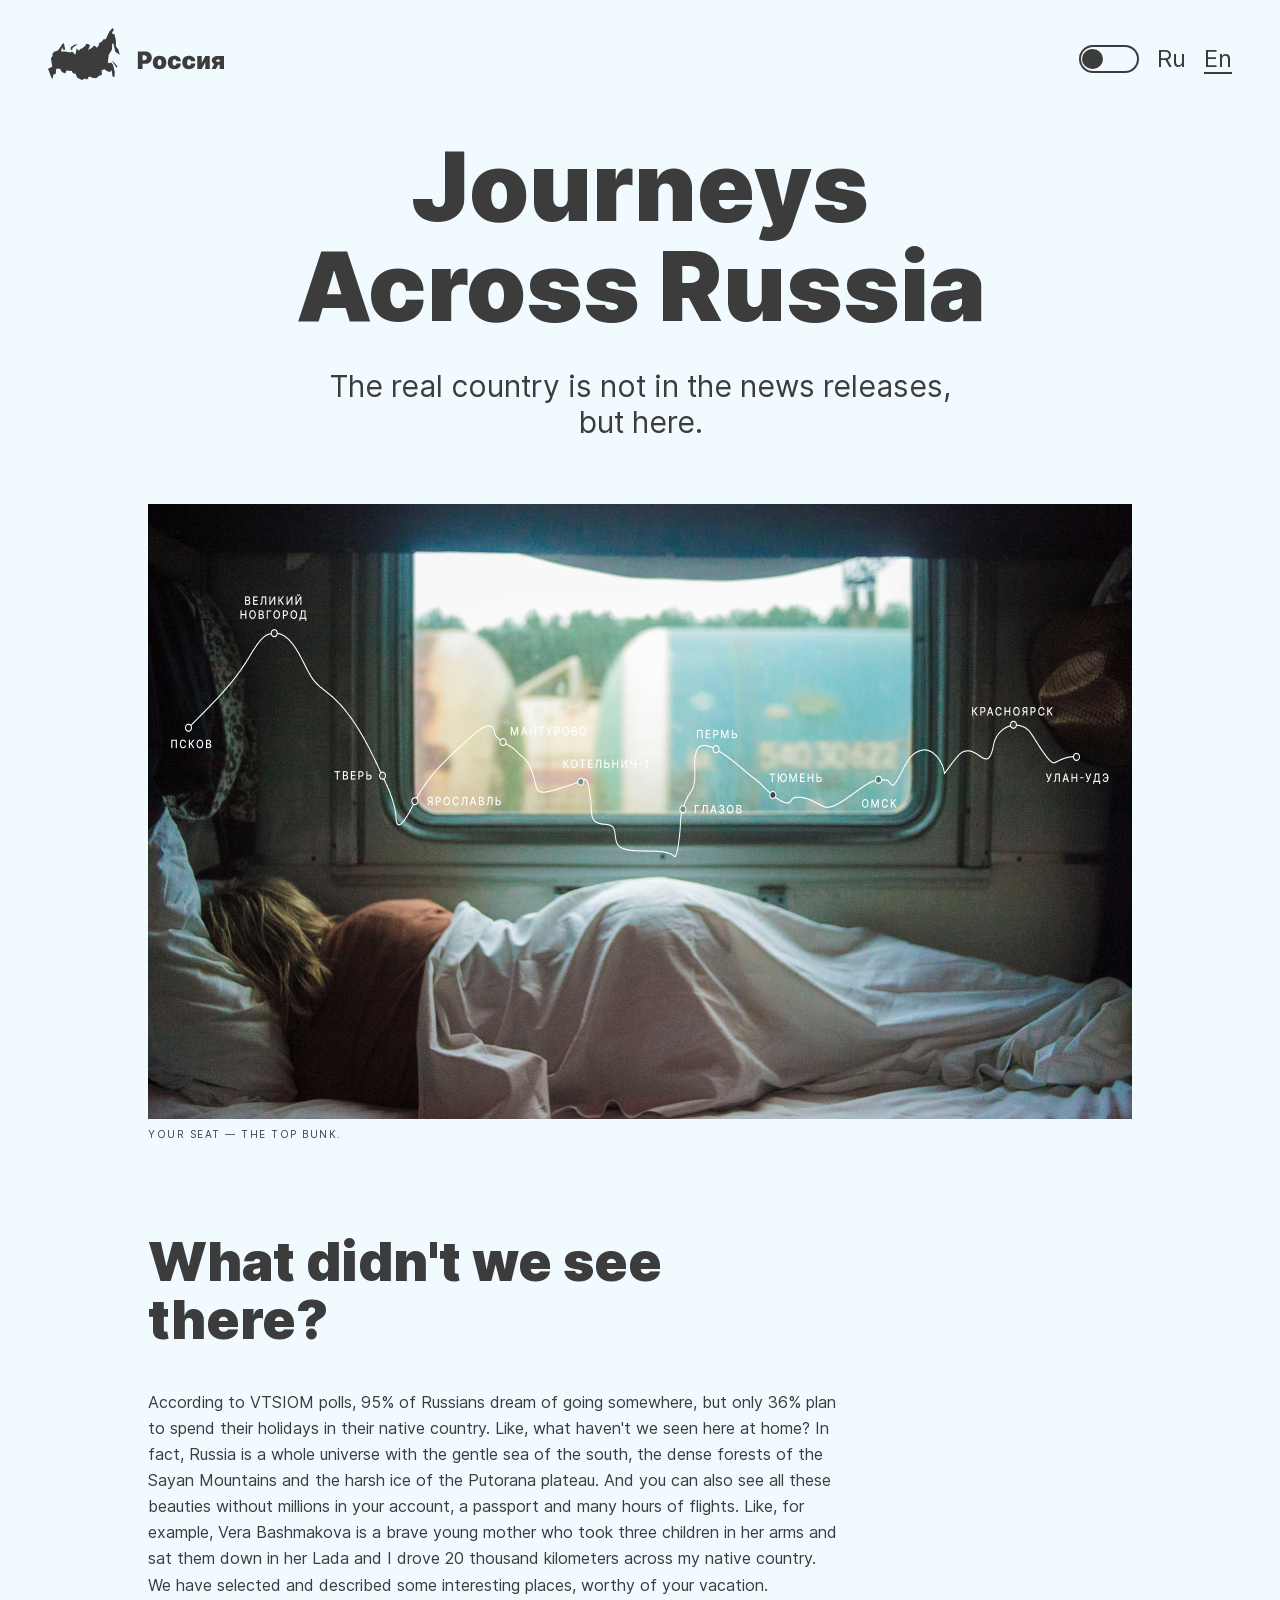
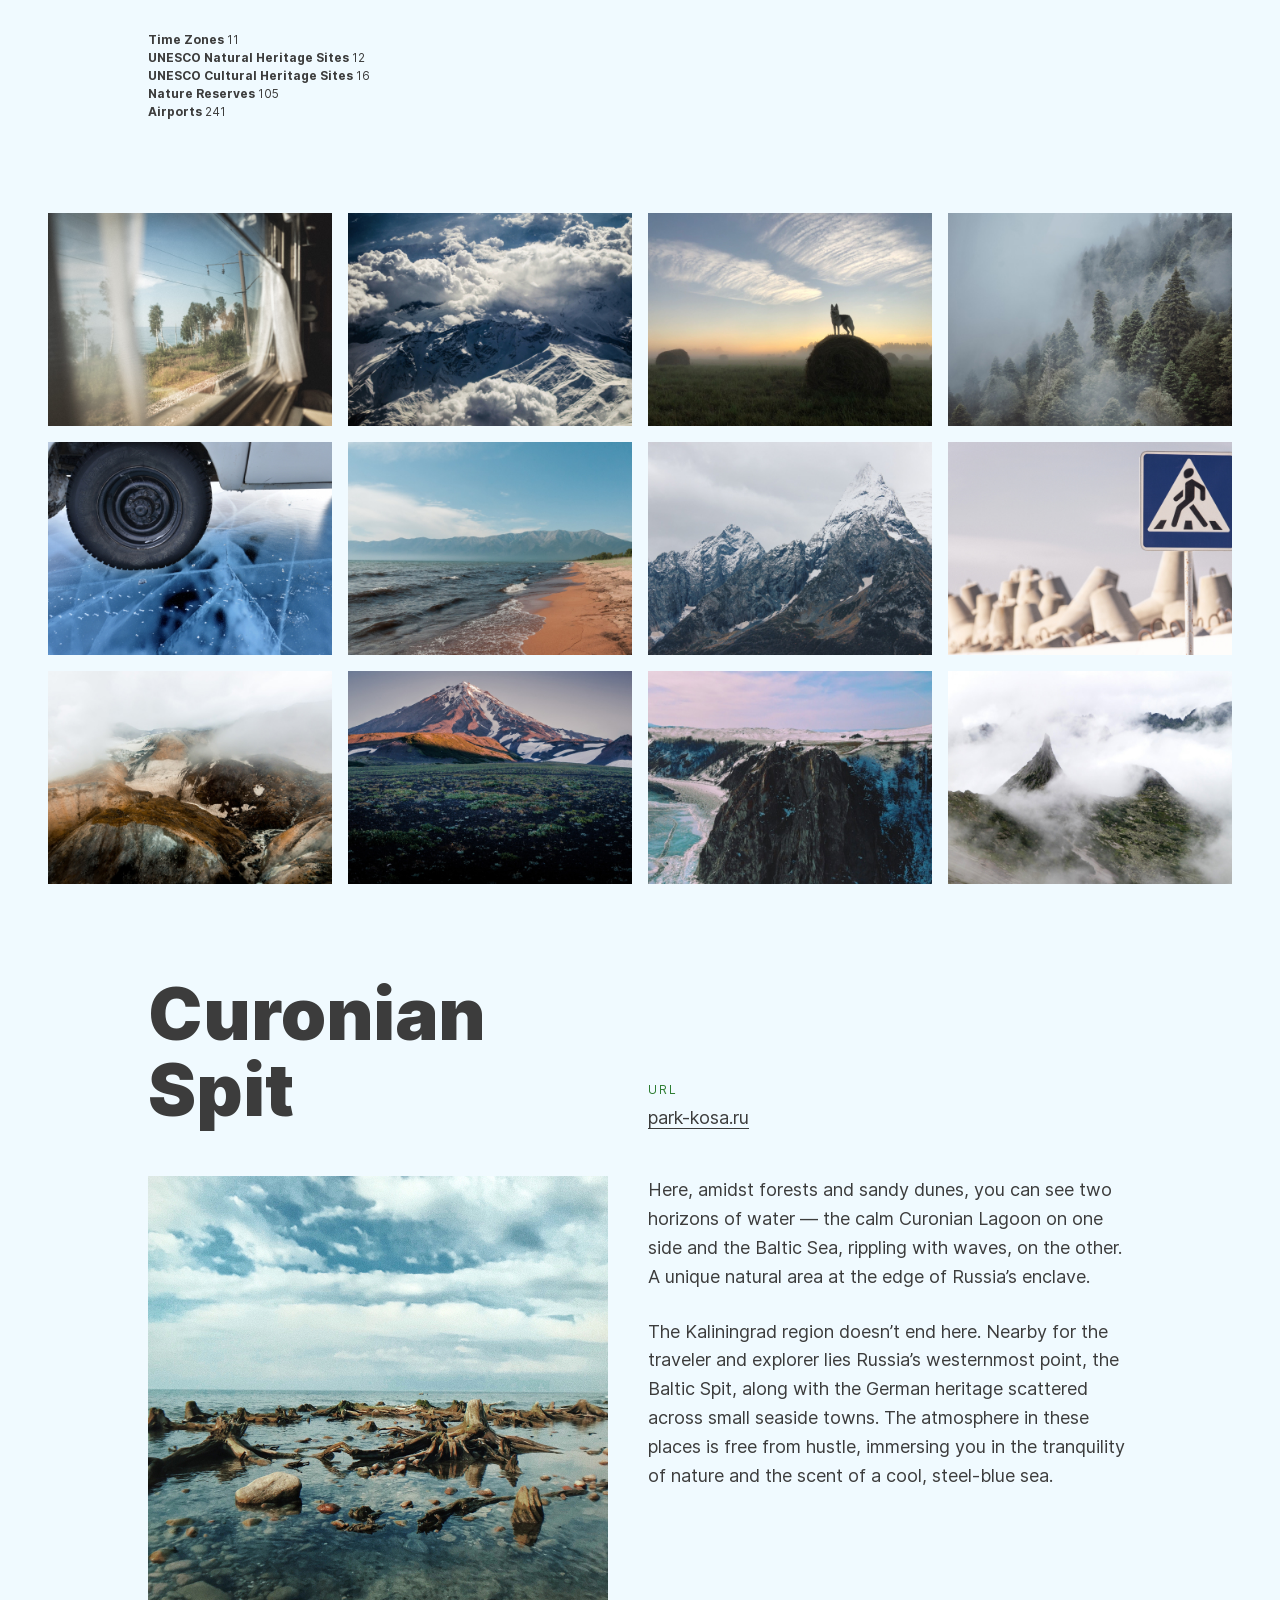
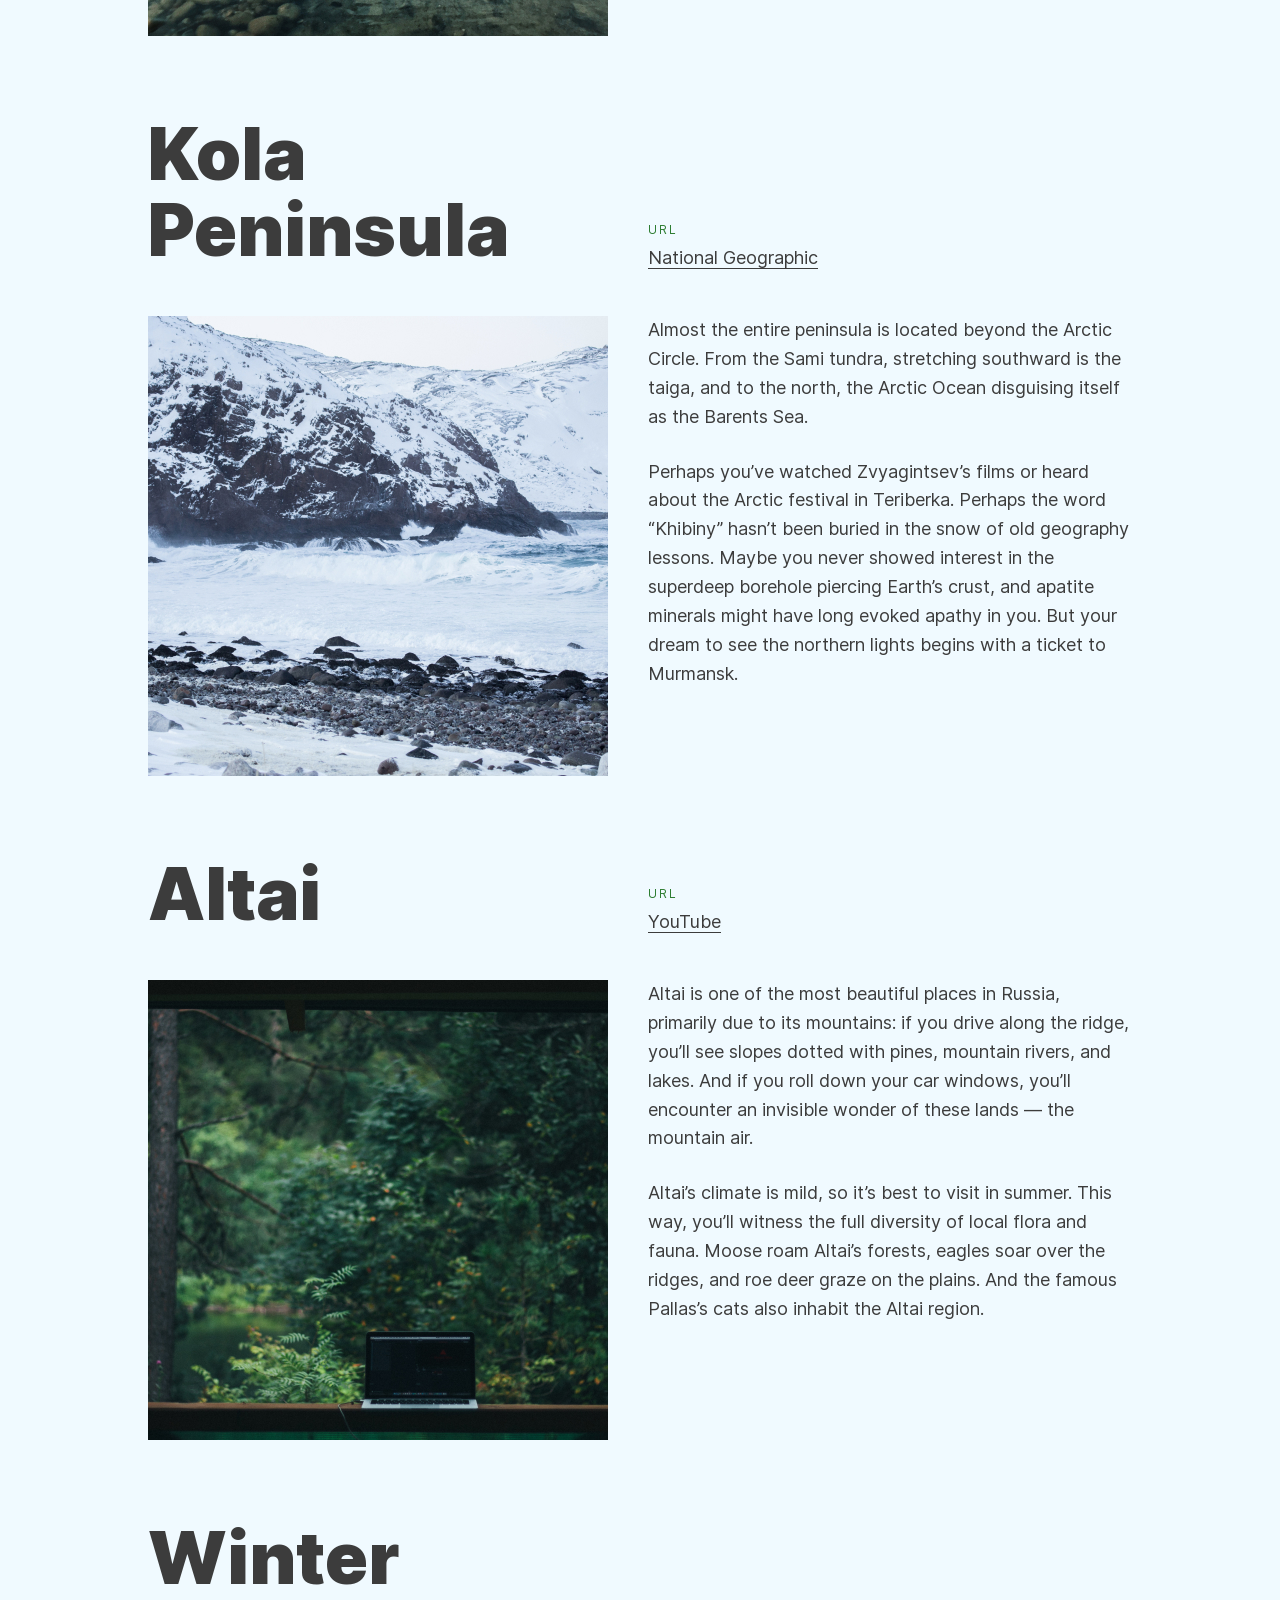
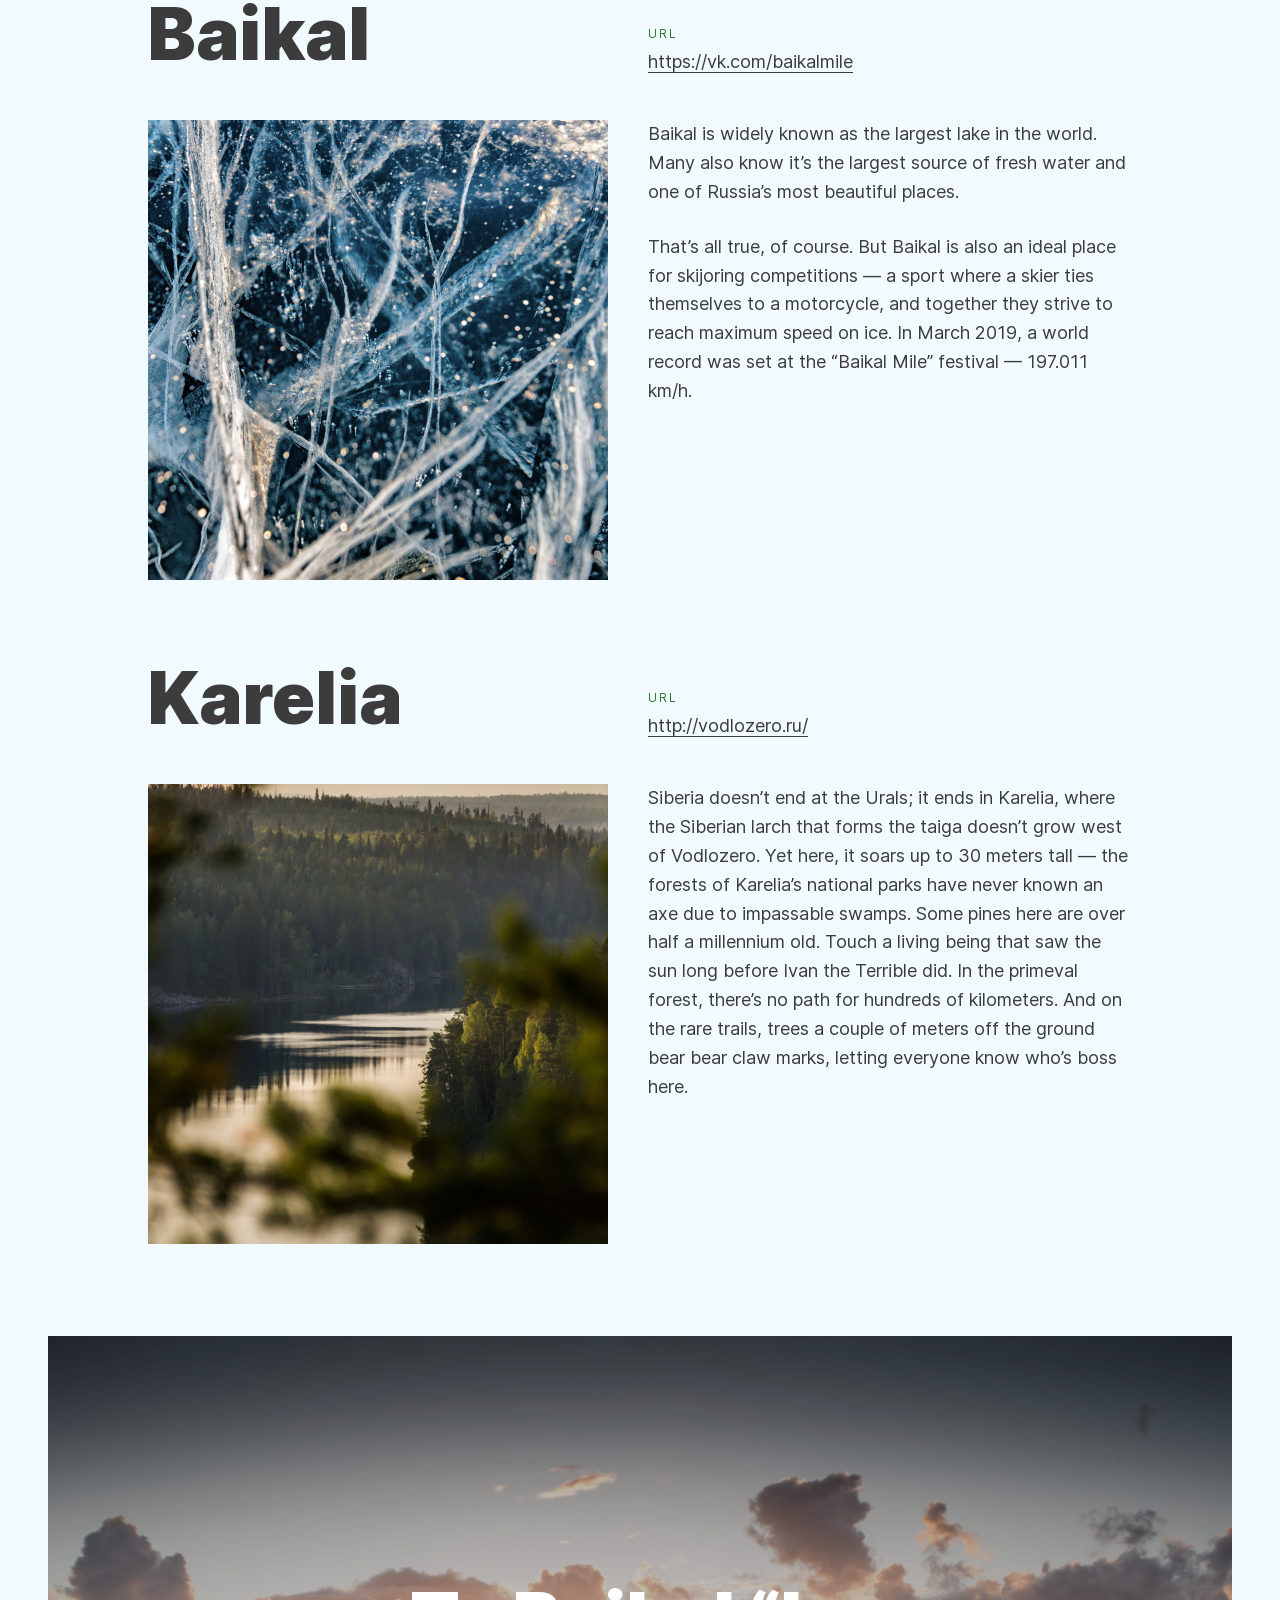
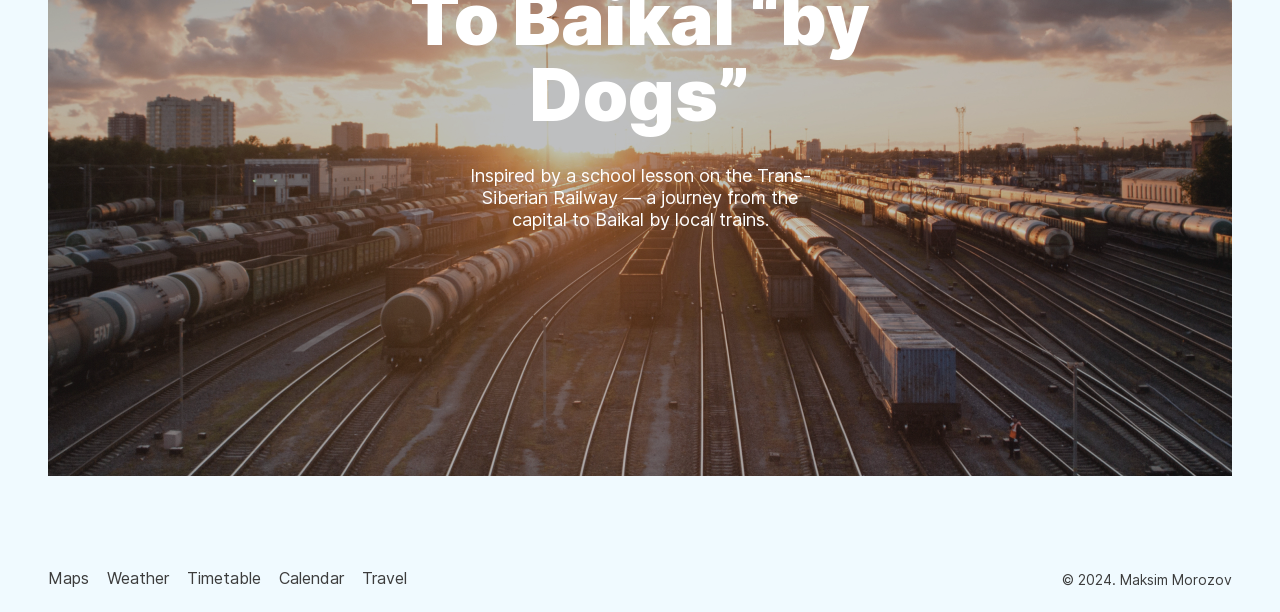
==== index-en.html @ f9d0a354 "добавил переключение по кнопке" ====
<!DOCTYPE html>
<html lang="en">
  <head>
    <meta charset="UTF-8">
    <meta name="viewport" content="width=device-width, initial-scale=1.0">
    <meta name="description" content="Places in Russia with Amazing Natural Beauty">
    <meta name="keywords" content="Travel, Trip, Nature of Russia">
    <meta name="author" content="Maksim Morozov">
    <title>Traveling Across Russia</title>
    <link rel="icon" type="image/svg+xml" href="./images/logo/logo-russia-favicon.svg">
    <!-- <link rel="stylesheet" href="./vendor/normalize.css"> -->
    <link rel="stylesheet" href="./pages/style.css">
    <link rel="stylesheet" href="./fonts/fonts.css">
  </head>

  <body>

    <!-- контейнер со всем содержимым страницы -->
    <div class="page">

      <!-- шапка -->
      <header class="header">
        <!-- логотип -->
        <svg class="header__logo" viewBox="0 0 176 52" fill="none" xmlns="http://www.w3.org/2000/svg">
          <path d="M7.76534 23.3826L10.4107 22.0738L14.592 15.7919L15.872 15.2685L17.2374 21.6376L15.4454 21.8993L14.08 19.2819L13.056 23.3826H17.5787L22.272 24.604L24.1494 23.3826L27.3067 26.698L28.672 20.5906L30.8907 22.8591L32.256 20.9396L34.4747 20.3289L37.7174 17.2752L38.2294 15.7919L40.8747 16.2282L41.9841 17.7114L40.0214 21.8993L44.8854 19.3691V18.1476L46.7627 17.7114L48.8107 19.8054L50.8587 17.2752V15.5302L54.1867 13.1745L55.5521 11.1678H57.6854L61.4401 3.40268L64.6828 0L65.8774 1.91946L64.0001 4.36242L64.6828 5.93289L66.4748 6.28188L67.9254 12.7383V18.1476L70.4854 21.7248L71.7654 26.698L67.3281 23.8188L65.3654 15.5302L64.1707 15.7919L64.0001 21.3758L60.7574 26.698L59.8187 34.8121L62.0374 35.3356L62.9761 34.2013L65.1094 36.6443L66.7307 43.9732L66.5601 48.6846H64.5121L63.7441 42.0537L62.2934 44.0604L59.1361 43.3624L56.5761 41.1812L53.6747 42.2282L53.8454 46.9396L51.5414 47.5503L48.1281 50.1678L44.0321 49.6443L42.4107 48.6846L39.8507 49.1208L40.7041 50.1678L38.6561 51.3893L37.0347 50.604L33.9627 52L29.2694 49.6443L27.4774 45.4564L25.9414 45.6309L24.1494 44.1477L24.064 43.0134L18.3467 42.4027L17.408 45.5436L13.824 43.8859L12.032 40.8322H8.19201L7.76534 45.7181L5.54667 46.4161L4.43734 50.8658L3.584 50.0805L0 40.745L4.26667 38.651L3.584 34.5503L2.90134 30.3624L4.77867 27.6577L4.18134 26L6.74134 23.2081L7.76534 23.3826ZM64.5121 33.6779L68.4374 39.6107L69.7174 39.0872L68.0961 36.6443L64.5121 32.8054V33.6779ZM24.4054 21.6376V19.8926L27.392 17.7114L29.952 16.4027H26.9654L24.32 17.9732L22.6987 19.4564V21.6376H24.4054Z"/>
          <path d="M89.8314 41.0004H94.5546V35.8186H97.171C101.138 35.8186 103.797 33.4749 103.797 29.7164C103.797 26.0004 101.206 23.5459 97.3409 23.5459H89.8314V41.0004ZM94.5546 32.1368V27.33H96.2196C97.8761 27.33 98.87 28.2164 98.87 29.7164C98.87 31.2078 97.8761 32.1368 96.2196 32.1368H94.5546Z"/>
          <path d="M111.604 41.2391C115.851 41.2391 118.366 38.5118 118.366 34.4891C118.366 30.4664 115.851 27.7391 111.604 27.7391C107.356 27.7391 104.842 30.4664 104.842 34.4891C104.842 38.5118 107.356 41.2391 111.604 41.2391ZM111.638 37.7618C110.381 37.7618 109.633 36.509 109.633 34.455C109.633 32.401 110.381 31.1482 111.638 31.1482C112.827 31.1482 113.575 32.401 113.575 34.455C113.575 36.509 112.827 37.7618 111.638 37.7618Z"/>
          <path d="M126.555 41.2391C130.42 41.2391 132.79 39.0146 132.841 35.5459H128.492C128.39 36.9181 127.651 37.6595 126.623 37.6595C125.391 37.6595 124.584 36.6027 124.584 34.455C124.584 32.3073 125.391 31.2504 126.623 31.2504C127.659 31.2504 128.365 31.9919 128.492 33.3641H132.841C132.816 29.955 130.395 27.7391 126.555 27.7391C122.308 27.7391 119.793 30.4664 119.793 34.4891C119.793 38.5118 122.308 41.2391 126.555 41.2391Z"/>
          <path d="M141.062 41.2391C144.928 41.2391 147.298 39.0146 147.349 35.5459H142.999C142.897 36.9181 142.158 37.6595 141.13 37.6595C139.899 37.6595 139.092 36.6027 139.092 34.455C139.092 32.3073 139.899 31.2504 141.13 31.2504C142.167 31.2504 142.872 31.9919 142.999 33.3641H147.349C147.323 29.955 144.902 27.7391 141.062 27.7391C136.815 27.7391 134.3 30.4664 134.3 34.4891C134.3 38.5118 136.815 41.2391 141.062 41.2391Z"/>
          <path d="M153.701 35.0004V27.9095H149.283V41.0004H153.701L157.337 33.8754V41.0004H161.754V27.9095H157.337L153.701 35.0004Z"/>
          <path d="M171.651 41.0004H176V27.9095H169.884C166.12 27.9095 163.742 29.8186 163.767 32.4777C163.75 33.9692 164.642 35.205 166.205 35.9379L163.631 41.0004H167.947L170.147 36.6709H171.651V41.0004ZM171.651 33.8414H169.986C168.737 33.8414 168.159 33.2277 168.185 32.6482C168.159 32.1027 168.703 31.4209 169.884 31.4209H171.651V33.8414Z"/>
        </svg>
        <!-- кнопка переключения темы -->
        <button class="button-theme header__button-theme">
          <span class="button-theme__switch"></span>
        </button>
        <!-- переключение языка сайта -->
        <div class="header__lang-links">
          <a class="header__lang-link" href="./index-ru.html">Ru</a>
          <a class="header__lang-link header__lang-link_active" href="№">En</a>
        </div>
      </header>

      <!-- основной контент -->
      <main class="content">
        <!-- секция lead -->
        <section class="lead">
            <h1 class="lead__title">Journeys Across Russia</h1>
            <p class="lead__subtitle">The real country is not in the news releases, but here.</p>
            <figure class="lead__image-map">
              <picture>
                <source srcset="./images/polka-image-400.jpg" media="(max-width: 400px)">
                <img class="lead__image" src="./images/polka-image-1024-1280.jpg" alt="Картинка в вагоне поезда">
              </picture>
              <figcaption class="lead__caption">Your seat — the top bunk.</figcaption>
            </figure>
        </section>

        <!-- секция intro -->
        <section class="intro">
          <h2 class="intro__title">What didn't we see there?</h2>
          <p class="intro__text">
            According to VTSIOM polls, 95% of Russians dream of going somewhere, but only 36% plan to spend their holidays in
            their native country. Like, what haven't we seen here at home? In fact, Russia is a whole universe with
            the gentle sea of the south, the dense forests of the Sayan Mountains and the harsh ice of the Putorana plateau. And you
            can also see all these beauties without millions in your account, a passport and many hours of flights. Like, for example,
            Vera Bashmakova is a brave young mother who took three children in her arms and sat them down in her Lada
            and I drove 20 thousand kilometers across my native country. We have selected and described some interesting places,
            worthy of your vacation.
          </p>
          <ul class="intro__list">
            <li>
              <p class="intro__list-item">Time Zones
                <span class="intro__list-item_value">11</span>
              </p>
            </li>
            <li>
              <p class="intro__list-item">UNESCO Natural Heritage Sites
                <span class="intro__list-item_value">12</span>
              </p>
            </li>
            <li>
              <p class="intro__list-item">UNESCO Cultural Heritage Sites
                <span class="intro__list-item_value">16</span>
              </p>
            </li>
            <li>
              <p class="intro__list-item">Nature Reserves
                <span class="intro__list-item_value">105</span>
              </p>
            </li>
            <li>
              <p class="intro__list-item">Airports
                <span class="intro__list-item_value">241</span>
              </p>
            </li>
          </ul>
        </section>

        <!-- галерея фото -->
        <section class="photo-grid">
          <ul class="photo-grid__list">
            <li>
              <img src="./images/photo-grid-window-train.png" alt="Train Window" class="photo-grid__item">
            </li>
            <li>
              <img src="./images/photo-grid-mountain-range.jpg" alt="Mountain Range" class="photo-grid__item">
            </li>
            <li>
              <img src="./images/photo-grid-sunrise.jpg" alt="Sunrise" class="photo-grid__item">
            </li>
            <li>
              <img src="./images/photo-grid-misty-forest.jpg" alt="Misty Forest" class="photo-grid__item">
            </li>
            <li>
              <img src="./images/photo-grid-ice.jpg" alt="Ice" class="photo-grid__item">
            </li>
            <li>
              <img src="./images/photo-grid-barguzin.jpg" alt="Barguzin Bay" class="photo-grid__item">
            </li>
            <li>
              <img src="./images/photo-grid-dombai.jpg" alt="Mount Dombay" class="photo-grid__item">
            </li>
            <li>
              <img src="./images/photo-grid-road-sign.jpg" alt="Road Sign" class="photo-grid__item">
            </li>
            <li>
              <img src="./images/photo-grid-volcano-one.jpg" alt="Volcano" class="photo-grid__item">
            </li>
            <li>
              <img src="./images/photo-grid-volcano_two.jpg" alt="Volcano in Kamchatka" class="photo-grid__item">
            </li>
            <li>
              <img src="./images/photo-grid-coast-baikal.jpg" alt="Baikal Shore" class="photo-grid__item">
            </li>
            <li>
              <img src="./images/photo-grid-ergaki.jpg" alt="Mount Ergaki" class="photo-grid__item">
            </li>
          </ul>
        </section>

        <!-- секция places -->
        <section class="places">

            <!-- Куршская коса -->
            <article class="place">
              <h2 class="place__title">Curonian Spit</h2>
              <div class="place__website">
                <h3 class="place__url-heading">URL</h3>
                <a href="http://park-kosa.ru" class="place__link">park-kosa.ru</a>
              </div>
              <picture>
                <source srcset="./images/place-kosa-320.jpg" media="(max-width: 460px)">
                <img src="./images/place-kosa-460.jpg" alt="Curonian Spit" class="place__image">
              </picture>
              <div class="place__description">
                <p class="place__text">
                  Here, amidst forests and sandy dunes, you can see two horizons of water — the calm Curonian Lagoon
                  on one side and the Baltic Sea, rippling with waves, on the other. A unique natural area at the edge
                  of Russia’s enclave.
                </p>
                <p class="place__text">
                  The Kaliningrad region doesn’t end here. Nearby for the traveler and explorer lies Russia’s
                  westernmost point, the Baltic Spit, along with the German heritage scattered across small seaside
                  towns. The atmosphere in these places is free from hustle, immersing you in the tranquility of nature
                  and the scent of a cool, steel-blue sea.
                </p>
              </div>
            </article>

            <!-- Полуостров Кольский -->
            <article class="place">
              <h2 class="place__title">Kola Peninsula</h2>
              <div class="place__website">
                <h3 class="place__url-heading">URL</h3>
                <a href="https://yourshot.nationalgeographic.com/photos/?keywords=kolskiy" class="place__link">National Geographic</a>
              </div>
              <picture>
                <source srcset="./images/place-kolskiy-460.jpg" media="(max-width: 460px)">
                <img src="./images/place-kolskiy-460.jpg" alt="Kola Peninsula" class="place__image">
              </picture>
              <div class="place__description">
                <p class="place__text">
                  Almost the entire peninsula is located beyond the Arctic Circle. From the Sami tundra, stretching
                  southward is the taiga, and to the north, the Arctic Ocean disguising itself as the Barents Sea.
                </p>
                <p class="place__text">
                  Perhaps you’ve watched Zvyagintsev’s films or heard about the Arctic festival in Teriberka. Perhaps
                  the word “Khibiny” hasn’t been buried in the snow of old geography lessons. Maybe you never showed
                  interest in the superdeep borehole piercing Earth’s crust, and apatite minerals might have long
                  evoked apathy in you. But your dream to see the northern lights begins with a ticket to Murmansk.
                </p>
              </div>
            </article>

            <!-- Алтай -->
            <article class="place">
              <h2 class="place__title">Altai</h2>
              <div class="place__website">
                <h3 class="place__url-heading">URL</h3>
                <a href="https://www.youtube.com/watch?v=7ZEsoV7kWAQ" class="place__link">YouTube</a>
              </div>
              <picture>
                <source srcset="./images/place-altai-320.jpg" media="(max-width: 460px)">
                <img src="./images/place-altai-460.jpg" alt="Altai" class="place__image">
              </picture>
              <div class="place__description">
                <p class="place__text">
                  Altai is one of the most beautiful places in Russia, primarily due to its mountains: if you drive
                  along the ridge, you’ll see slopes dotted with pines, mountain rivers, and lakes. And if you roll
                  down your car windows, you’ll encounter an invisible wonder of these lands — the mountain air.
                </p>
                <p class="place__text">
                  Altai’s climate is mild, so it’s best to visit in summer. This way, you’ll witness the full
                  diversity of local flora and fauna. Moose roam Altai’s forests, eagles soar over the ridges,
                  and roe deer graze on the plains. And the famous Pallas’s cats also inhabit the Altai region.
                </p>
              </div>
            </article>

            <!-- Зимний Байкал -->
            <article class="place">
              <h2 class="place__title">Winter Baikal</h2>
              <div class="place__website">
                <h3 class="place__url-heading">URL</h3>
                <a href="https://vk.com/baikalmile" class="place__link">https://vk.com/baikalmile</a>
              </div>
              <picture>
                <source srcset="./images/place-baikal-320.jpg" media="(max-width: 460px)">
                <img src="./images/place-baikal-460.jpg" alt="Winter Baikal" class="place__image">
              </picture>
              <div class="place__description">
                <p class="place__text">
                  Baikal is widely known as the largest lake in the world. Many also know it’s the largest
                  source of fresh water and one of Russia’s most beautiful places.
                </p>
                <p class="place__text">
                  That’s all true, of course. But Baikal is also an ideal place for skijoring competitions — a
                  sport where a skier ties themselves to a motorcycle, and together they strive to reach maximum
                  speed on ice. In March 2019, a world record was set at the “Baikal Mile” festival — 197.011 km/h.
                </p>
              </div>
            </article>

            <!-- Карелия -->
            <article class="place">
              <h2 class="place__title">Karelia</h2>
              <div class="place__website">
                <h3 class="place__url-heading">URL</h3>
                <a href="http://vodlozero.ru" class="place__link">http://vodlozero.ru/</a>
              </div>
              <picture>
                <source srcset="./images/place-kareliya-320.jpg" media="(max-width: 460px)">
                <img src="./images/place-kareliya-460.jpg" alt="Karelia" class="place__image">
              </picture>
              <div class="place__description">
                <p class="place__text">
                  Siberia doesn’t end at the Urals; it ends in Karelia, where the Siberian larch that forms the
                  taiga doesn’t grow west of Vodlozero. Yet here, it soars up to 30 meters tall — the forests of Karelia’s
                  national parks have never known an axe due to impassable swamps. Some pines here are over half a
                  millennium old. Touch a living being that saw the sun long before Ivan the Terrible did. In the primeval
                  forest, there’s no path for hundreds of kilometers. And on the rare trails, trees a couple of meters off
                  the ground bear bear claw marks, letting everyone know who’s boss here.
                </p>
              </div>
            </article>
        </section>
        <!-- секция cover -->
        <section class="cover">
          <a href="https://stampsy.com/na-elektrichkakh-do-baikala" class="cover__overlay">
            <h2 class="cover__title">To Baikal “by Dogs”</h2>
            <p class="cover__subtitle">
              Inspired by a school lesson on the Trans-Siberian Railway — a journey from the capital to Baikal by local trains.
            </p>
          </a>
        </section>
      </main>

      <!-- подвал -->
      <footer class="footer">

        <!-- Контейнер Меню -->
        <nav>
          <ul class="footer__links">
            <li>
              <a class="footer__link" href="https://yandex.ru/maps">Maps</a>
            </li>
            <li>
              <a class="footer__link" href="https://yandex.ru/pogoda">Weather</a>
            </li>
            <li>
              <a class="footer__link" href="https://rasp.yandex.ru">Timetable</a>
            </li>
            <li>
              <a class="footer__link" href="https://calendar.yandex.ru">Calendar</a>
            </li>
            <li>
              <a class="footer__link" href="https://travel.yandex.ru">Travel</a>
            </li>
          </ul>
        </nav>

        <!-- Подпись автора -->
        <p class="footer__copyright">© 2024. Maksim Morozov</p>
      </footer>
    </div>
  <script src="./scripts/script.js"></script>
  </body>
</html>
---- pages/style.css ----
body {
  margin: 0;
}

.page {
  width: 100%;
  background-color: var(--color-background);
  font-family: 'Inter', 'Arial', 'Helvetica';
  -moz-osx-font-smoothing: grayscale;
  -webkit-font-smoothing: antialiased;
  -webkit-text-size-adjust: 100%;
  -moz-text-size-adjust: 100%;
  -ms-text-size-adjust: 100%;
  text-rendering: optimizeLegibility;
  --color-background: #f0faff;
  --color-text: #3c3c3c;
  --color-url-text: #2e7d32;
  --color-cover-text: #fff;
  --color-elements: #3c3c3c;
}

.page_theme_dark {
  --color-background: #2a2c2f;
  --color-text: #fff;
  --color-url-text: #aaa;
  --color-elements: #fff;
}

.header {
  max-width: 100%;
  display: grid;
  justify-content: space-between;
  grid-template-columns: max-content 1fr max-content;
  gap: 18px;
  padding: 28px 48px calc((56 / 1280) * 100%);
}

@media screen and (max-width: 1024px) {
  .header {
    padding: 28px 48px 48px;
  }
}

@media screen and (max-width: 768px) {
  .header {
    padding: 28px 24px 48px;
  }
}

@media screen and (max-width: 490px) {
  .header {
    padding: 16px 16px 48px;
    gap: 12px;
  }
}

.header__logo{
  width: 176px;
  height: 52px;
  fill: var(--color-elements);
}

@media screen and (max-width: 490px) {
  .header__logo {
    width: 142px;
    height: 42px;
  }
}

.header__button-theme {
  margin-bottom: 7px;
}

@media screen and (max-width: 490px) {
  .header__button-theme {
    margin-bottom: 3px
  }
}

.button-theme {
  width: 60px;
  height: 28px;
  position: relative;
  background-color: var(--color-background);
  border: 2px solid var(--color-elements);
  border-radius: 25px;
  align-self: end;
  justify-self: end;
}

@media screen and (max-width: 490px) {
  .button-theme {
    width: calc((6/7) * 60px);
    height: 24px;
  }
}



/* псевдоэлемент кружок внутри кнопки */
/* .button-theme::before {
  content: "";
  width: 20px;
  height: 20px;
  position: absolute;
  background-color: var(--color-elements);
  border-radius: 50%;
  top: 2px;
  right: 2px;
  transition: transform 0.2s ease;
} */

.button-theme__switch {
  content: "";
  width: calc((22 / 60) * 100%);
  height: calc((23.5 / 28) * 100%);
  position: absolute;
  background-color: var(--color-elements);
  border-radius: 50%;
  top: 2px;
  right: 2px;
  transition: transform 0.2s ease;
}

@media screen and (max-width: 490px) {
  .button-theme__switch {
    top: 1.5px;
  }
}

.header__lang-links {
  display: grid;
  grid-auto-flow: column;
  font-size: 24px;
  font-weight: normal;
  line-height: 28px;
  align-self: end;
  gap: 18px;
  margin: 0 0 0.5ex;
}

@media screen and (max-width: 490px) {
  .header__lang-links {
    font-size: 18px;
    line-height: 20px;
  }
}

.header__lang-link {
  color: var(--color-text);
  text-decoration: none;
  text-underline-offset: 0.4ex;
  transition: opacity  0.2s ease;
}

.header__lang-link:hover {
  opacity: 0.65;
}

.header__lang-link_active {
  text-decoration: underline;
}

/* основной контент */
.content {
}

/* секция lead */
.lead {
  max-width: 984px;
  display: flex;
  flex-direction: column;
  align-items: center;
  text-align: center;
  color: var(--color-text);
  margin: 0 auto;
  padding: 0 48px;
}

@media screen and (max-width: 820px) {
  .lead {
    padding: 0;
  }
}

.lead__title {
  display: inline;
  max-width: 720px;
  font-size: 96px;
  font-weight: 900;
  line-height: 100px;
  margin: 0;
}


@media screen and (max-width: 720px) {
  .lead__title {
    max-width: 495px;
    font-size: 54px;
    line-height: 56px;
  }
}

@media screen and (max-width: 490px) {
  .lead__title {
    max-width: 288px;
    font-size: 40px;
    line-height: 44px;
  }
}

.lead__subtitle {
  font-size: 30px;
  font-weight: normal;
  line-height: 36px;
  max-width: 640px;
  margin: 32px 0 64px;
}

@media screen and (max-width: 1024px) {
  .lead__subtitle {
    margin: 32px 0 56px;
  }
}

@media screen and (max-width: 720px) {
  .lead__subtitle {
    max-width: 420px;
    font-size: 20px;
    line-height: 24px;
  }
}

@media screen and (max-width: 490px) {
  .lead__subtitle {
    max-width: 288px;
    font-size: 16px;
    line-height: 20px;
    margin: 16px 0 40px
  }
}

.lead__image-map {
  max-width: 984px;
  margin: 0;
}

.lead__image {
  width: 100%;
  display: block;
}

.lead__caption {
  font-size: 10px;
  font-style: normal;
  font-weight: normal;
  line-height: 1.4;
  text-transform: uppercase;
  letter-spacing: 1.5px;
  text-align: start;
  margin: 8px 0 0;
}

@media screen and (max-width: 820px) {
  .lead__caption {
    padding-left: 24px;
  }
}

@media screen and (max-width: 490px) {
  .lead__caption {
    padding-left: 16px;
  }
}

/* секция intro */
.intro {
  max-width: 984px;
  color: var(--color-text);
  margin: 0 auto;
  padding: 92px 48px
}

@media screen and (max-width: 820px) {
  .intro {
    padding: 88px 24px;
  }
}

@media screen and (max-width: 490px) {
  .intro {
    padding: 64px 16px;
  }
}

.intro__title {
  font-size: 54px;
  font-weight: 900;
  line-height: 58px;
  max-width: 690px;
  margin: 0;
}

@media screen and (max-width: 720px) {
  .intro__title {
    font-size: 44px;
    line-height: 48px;
  }
}

@media screen and (max-width: 490px) {
  .intro__title {
    font-size: 32px;
    line-height: 35px;
  }
}

.intro__text {
  font-size: 16px;
  font-weight: normal;
  line-height: 1.63;
  max-width: 690px;
  margin: 40px 0 33px;
}

.intro__list {
  list-style: none;
  max-width: 690px;
  padding: 0;
  margin: 0;
  list-style: none;
}

.intro__list-item {
  font-size: 12px;
  font-weight: bold;
  line-height: 18px;
  margin: 0;
}

.intro__list-item_value {
  font-weight: normal;
}

/* галерея фото */
.photo-grid {
}

.photo-grid__list {
  max-width: 1280px;
  display: grid;
  list-style: none;
  padding: 0 48px;
  grid-template-columns: repeat(auto-fit, minmax(284px, 1fr));
  gap: 16px;
  margin: 0 auto;
}

@media screen and (max-width: 1024px) {
  .photo-grid__list {
    gap: 14px;
  }
}

@media screen and (max-width: 820px) {
  .photo-grid__list {
    padding: 0 24px;
    gap: 16px;
  }
}

@media screen and (max-width: 490px) {
  .photo-grid__list {
    padding: 0 16px;
    gap: 12px;
  }
}


.photo-grid__item {
  display: block;
  object-position: center;
  object-fit: cover;
  width: 100%;
}

/* секция places */
.places{
  max-width: 984px;
  display: grid;
  margin: 0 auto;
  padding: 92px 48px;
  list-style: none;
  color: var(--color-text);
  gap: 80px;
}

@media screen and (max-width: 820px) {
  .places {
    padding: 88px 24px 90px;
    gap: 73px;
  }
}

@media screen and (max-width: 490px) {
  .places {
    padding: 64px 0 66px;
    gap: 50px;
  }
}

.place {
  width: 100%;
  display: grid;
  grid-template-columns: calc((460 / 984) * 100%) 1fr;
  grid-template-rows: max-content max-content;
  gap: 48px 40px;
}

@media screen and (max-width: 1024px) {
  .place {
    grid-template-columns: calc((440 / 928) * 100%) 1fr;
    gap: 48px 32px
  }
}

@media screen and (max-width: 820px) {
  .place {
    grid-template-columns: calc((340 / 720) * 100%) 1fr;
    gap: 48px 28px;
  }
}

@media screen and (max-width: 680px) {
  .place {
    grid-template-columns: 100% ;
    grid-template-rows: repeat(4, max-content);
    gap: 32px;
  }
}

.place__title {
  font-size: 72px;
  font-weight: 900;
  line-height: 76px;
  margin: 0;
}

@media screen and (max-width: 888px) {
  .place__title {
    font-size: 42px;
    line-height: 46px;
  }
}

@media screen and (max-width: 490px) {
  .place__title {
    font-size: 32px;
    line-height: 35px;
    padding: 0 16px;
  }
}

.place__website {
  align-self: end;
  justify-self: start;
}

@media screen and (max-width: 490px) {
  .place__website {
    padding: 0 16px;
  }
}

.place__url-heading {
  font-size: 12px;
  font-weight: normal;
  line-height: 1;
  letter-spacing: 2px;
  color: var(--color-url-text);
  margin: 0 0 12px;
}

.place__link {
  font-size: 18px;
  font-weight: normal;
  line-height: 1;
  color: var(--color-text);
  text-decoration: underline;
  text-underline-offset: 0.4ex;
  transition: opacity 0.2s ease;
}

.place__link:hover {
  opacity: 0.65;
}

.place__image {
  width: 100%;
  display: block;
  object-position: center;
  object-fit: cover;
}

.place__description {
  gap: 26px;
}

.place__text {
  font-size: 18px;
  font-weight: normal;
  line-height: 1.61;
  margin: 0 0 26px;
  align-self: start;
}

@media screen and (max-width: 888px) {
  .place__text {
    font-size: 16px;
  }
}

@media screen and (max-width: 490px) {
  .place__text {
    line-height: 1.63;
    padding: 0 16px;
  }
}

.place__text:last-child {
  margin: 0;
}

/* секция cover */
.cover {
  padding: 0 48px 92px;
}

@media screen and (max-width: 1024px) {
  .cover {
    padding: 0 0 92px;
  }
}

@media screen and (max-width: 768px) {
  .cover {
    padding: 0 0 88px;
  }
}

@media screen and (max-width: 490px) {
  .cover {
    padding: 0 0 64px;
  }
}

.cover__overlay {
  width: 100%;
  background-image: url(../images/cover-trains-1280.jpg);
  background-size: cover;
  background-repeat: no-repeat;
  background-position: center;
  display: flex;
  flex-direction: column;
  justify-content: center;
  align-items: center;
  position: relative;
  text-decoration: none;
  color: var(--color-cover-text);
  padding: calc((245 / 1184) * 100%) 0;
  transition: opacity 0.2s ease;
}

@media screen and (max-width: 1024px) {
  .cover__overlay {
    padding: calc((195 / 1024) * 100%) 0;
  }
}

@media screen and (max-width: 820px) {
  .cover__overlay {
    padding: calc((115 / 768) * 100%) 0;
  }
}

@media screen and (max-width: 490px) {
  .cover__overlay {
    padding: calc((33 / 320) * 100%) 0;
  }
}

.cover__overlay::before {
  content: "";
  width: 100%;
  height: 100%;
  position: absolute;
  background-color: #2a2c2f;
  opacity: 0.3;
  transition: opacity 0.3s ease;
}

.cover__overlay:hover::before {
  opacity: 0.7;
}

.cover__title {
  max-width: 560px;
  font-size: 72px;
  font-weight: 900;
  line-height: 76px;
  text-align: center;
  margin: 0 0 32px;
  z-index: 1;
}

@media screen and (max-width: 720px) {
  .cover__title {
    max-width: 340px;
    font-size: 44px;
    line-height: 48px;
  }
}

@media screen and (max-width: 490px) {
  .cover__title {
    max-width: 250px;
    font-size: 32px;
    line-height: 35px;
    margin: 0 0 16px
  }
}


.cover__subtitle {
  max-width: 360px;
  font-size: 18px;
  font-weight: normal;
  text-align: center;
  line-height: 22px;
  margin: 0;
  z-index: 1;
}

@media screen and (max-width: 720px) {
  .cover__subtitle {
    font-size: 16px;
    line-height: 19px;
  }
}

@media screen and (max-width: 490px) {
  .cover__subtitle {
    max-width: 288px;
    font-size: 14px;
    line-height: 16px;
  }
}

/* подвал */
.footer {
  max-width: 100%;
  display: flex;
  justify-content: space-between;
  color: var(--color-text);
  padding: 0 48px 24px;
}

@media screen and (max-width: 820px) {
  .footer {
    padding: 0 24px 24px;
  }
}

@media screen and (max-width: 490px) {
  .footer {
    flex-direction: column;
    gap: 48px;
    padding: 0 16px 24px;
  }
}

.footer__links {
  list-style: none;
  display: flex;
  gap: 18px;
  margin: 0;
  padding: 0;
  align-self: end;
}

@media screen and (max-width: 720px) {
  .footer__links {
    flex-direction: column;
    gap: 32px;
  }
}

.footer__link {
  font-size: 16px;
  font-weight: normal;
  line-height: 18px;
  text-decoration: none;
  color: var(--color-text);
  transition: opacity 0.2s ease;
}

.footer__link:hover {
  opacity: 0.65;
}

@media screen and (max-width: 720px) {
  .footer__link {
    font-size: 24px;
    line-height: 24px;
  }
}

.footer__copyright {
  font-size: 14px;
  font-weight: normal;
  line-height: 16px;
  margin: 0;
  align-self: end;
}

@media screen and (max-width: 490px) {
  .footer__copyright {
    line-height: 14px;
    align-self: start;
  }
}
---- fonts/fonts.css ----
@font-face {
  font-family: 'Inter';
  src: url(./inter/Regular/Inter-Regular.woff2) format('woff2'),
       url(./inter/Regular/Inter-Regular.woff) format('woff'),
       url(./inter/Regular/Inter-Regular.ttf) format('truetype');
  font-weight: normal;
}

@font-face {
  font-family: 'Inter';
  src: url(./Inter/Bold/Inter-Bold.woff2) format('woff2'),
       url(./inter/Bold/Inter-Bold.woff) format('woff'),
       url(./inter/Bold/Inter-Bold.ttf) format('truetype');
  font-weight: bold;
}

@font-face {
  font-family: 'Inter';
  src: url(./inter/Black/Inter-Black.woff2) format('woff2'),
       url(./inter/Black/Inter-Black.woff) format('woff'),
       url(./inter/Black/Inter-Black.ttf) format('truetype');
  font-weight: 900;
}
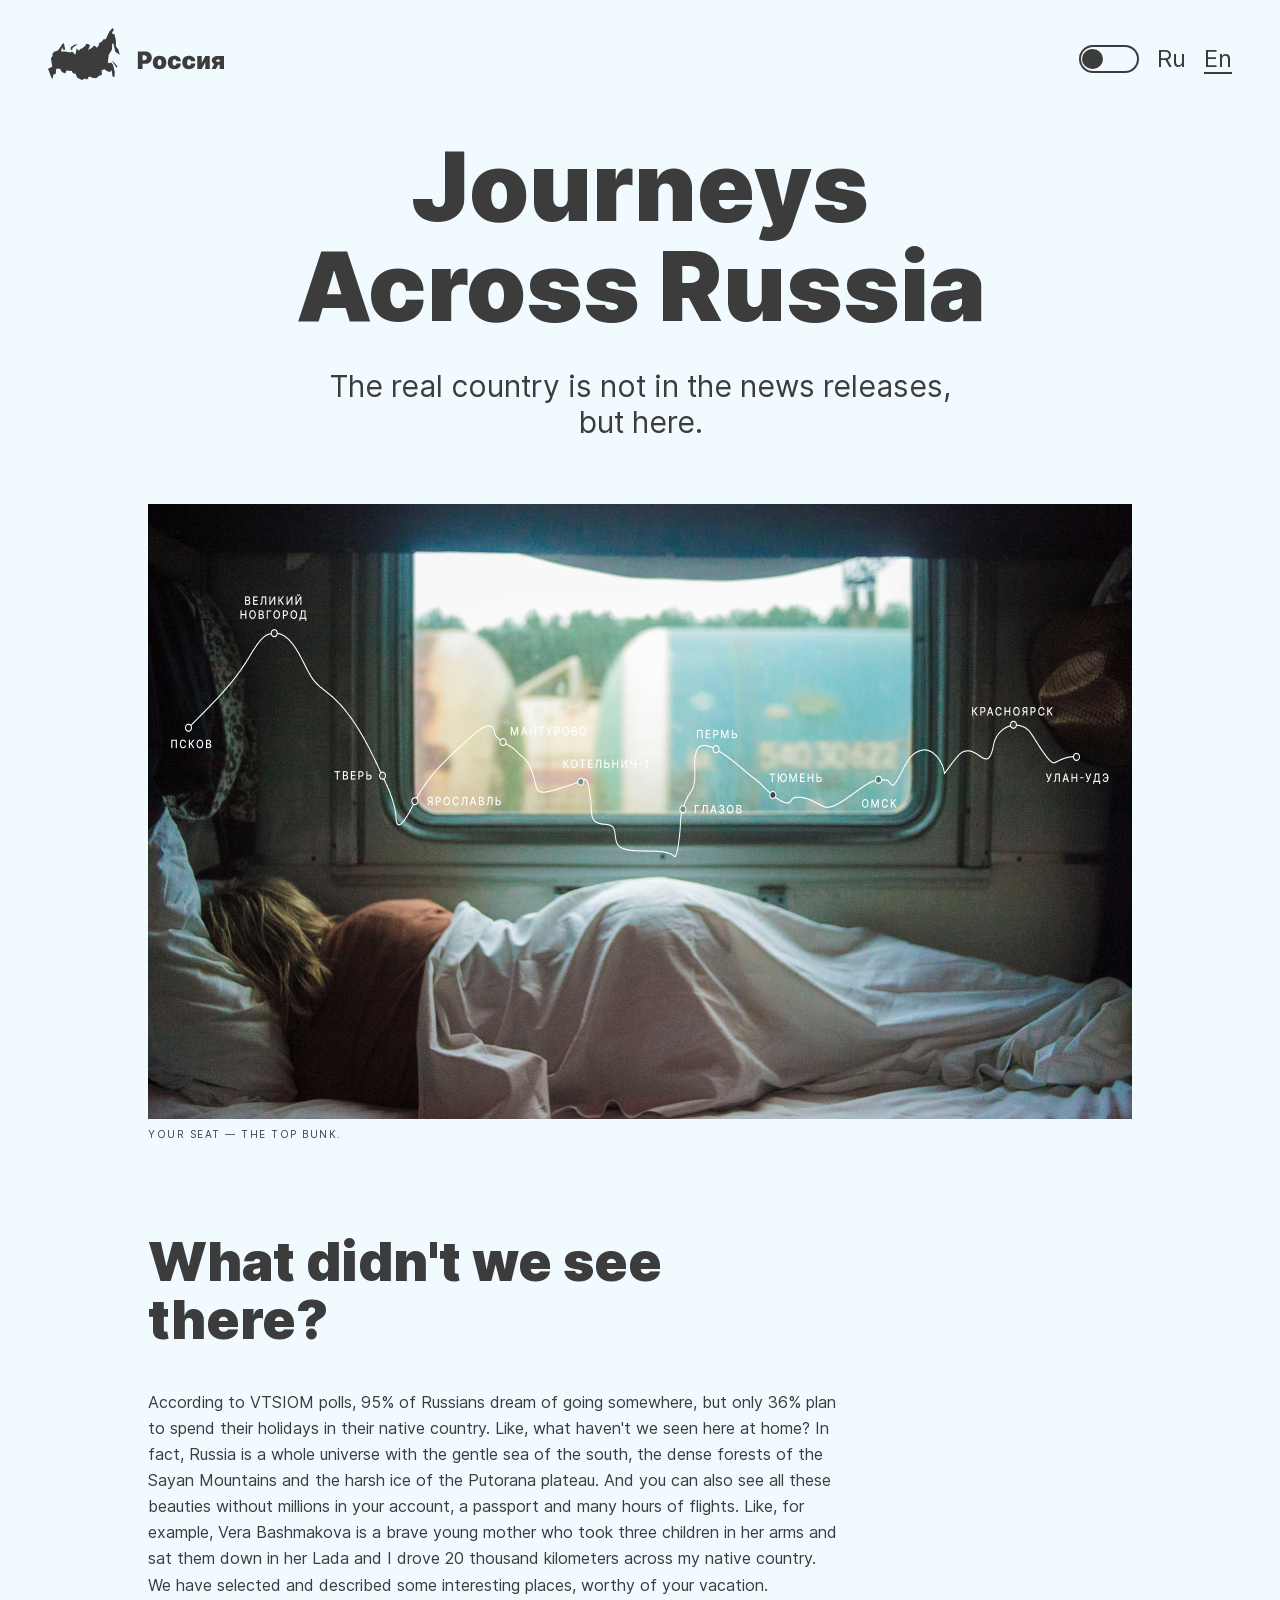
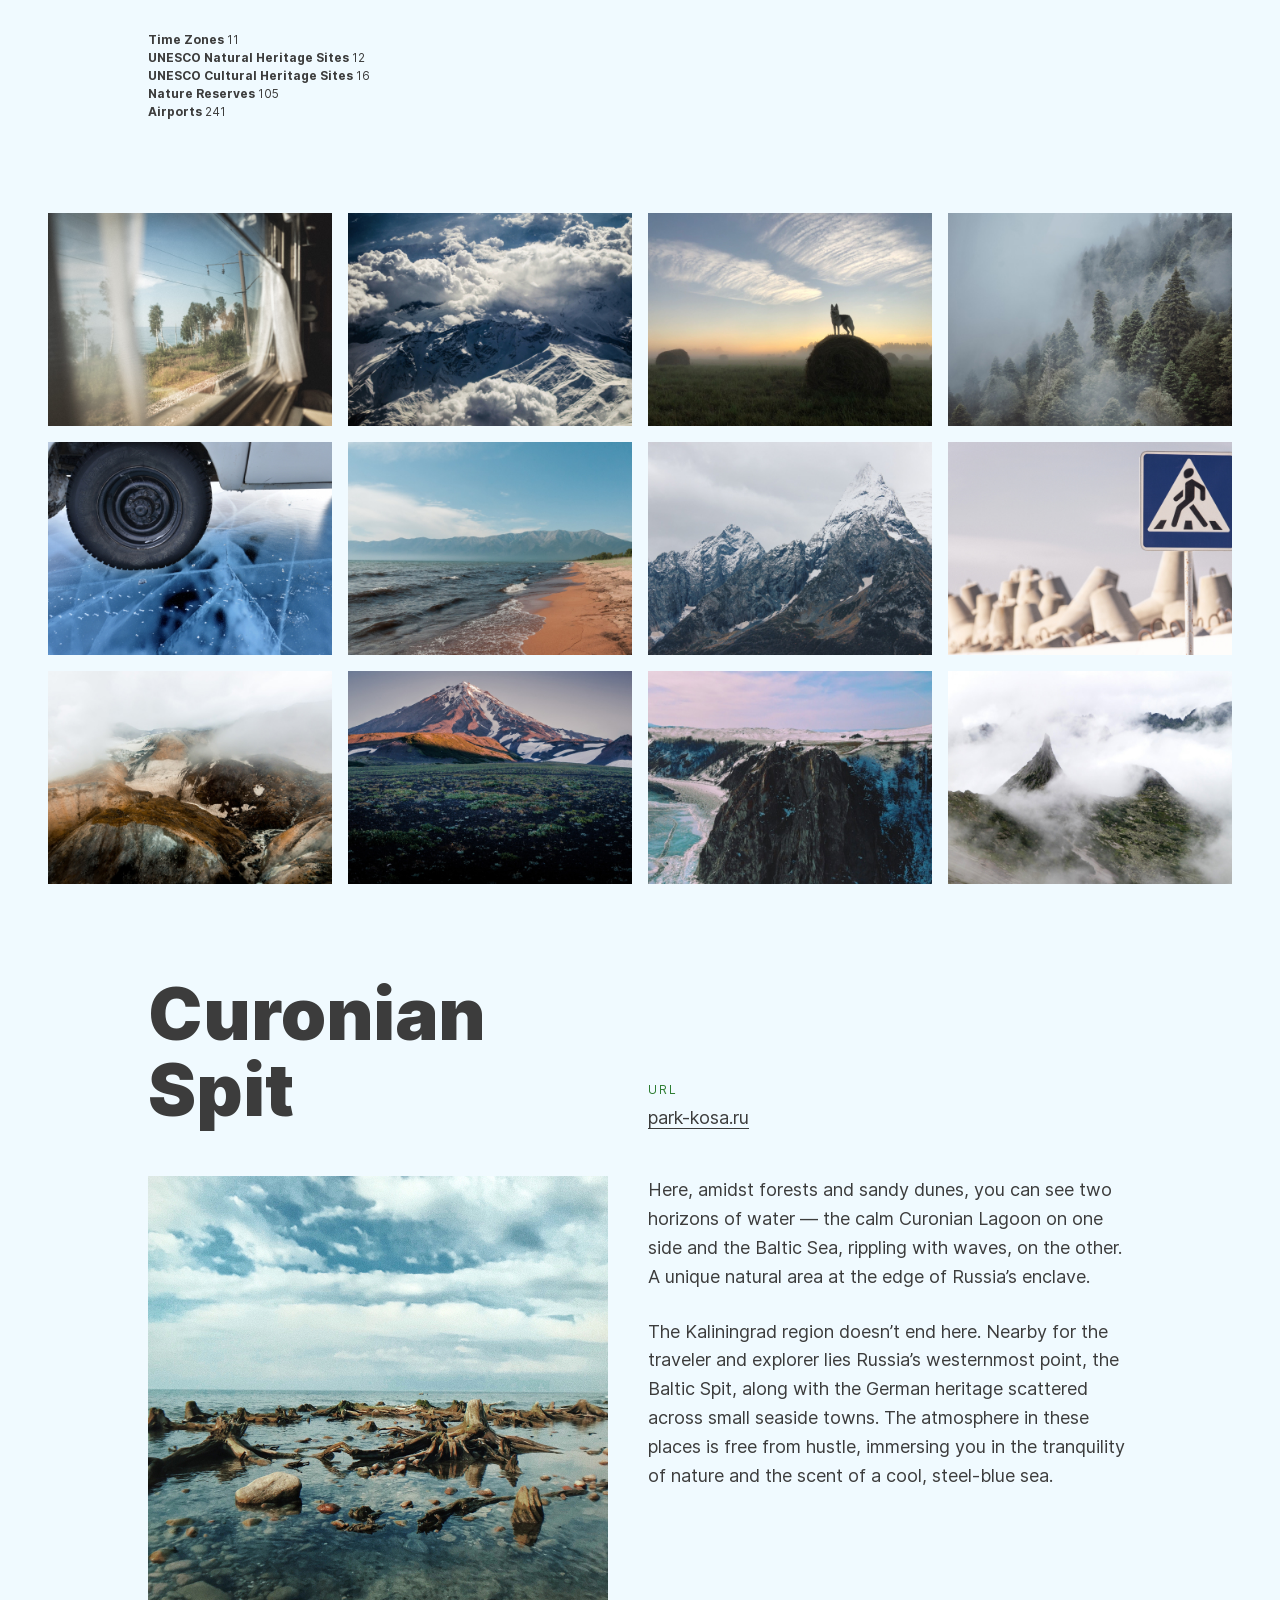
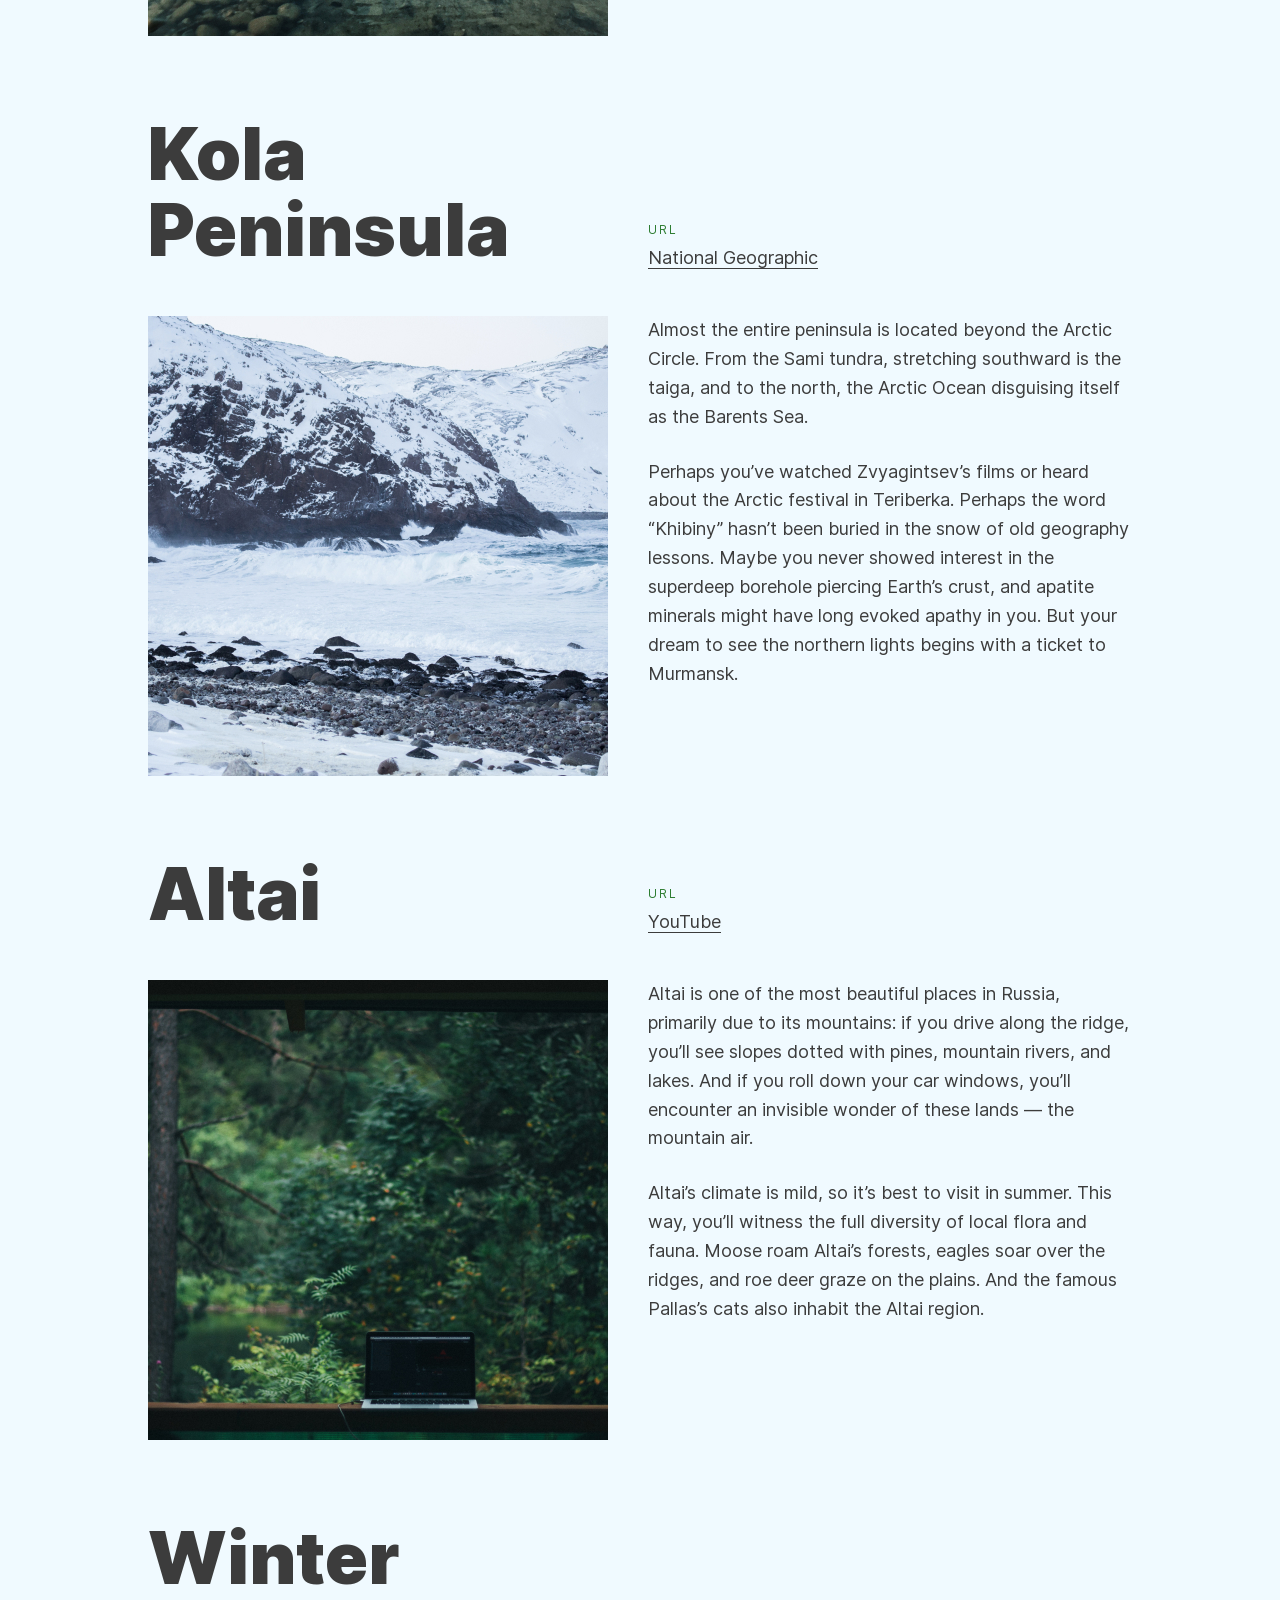
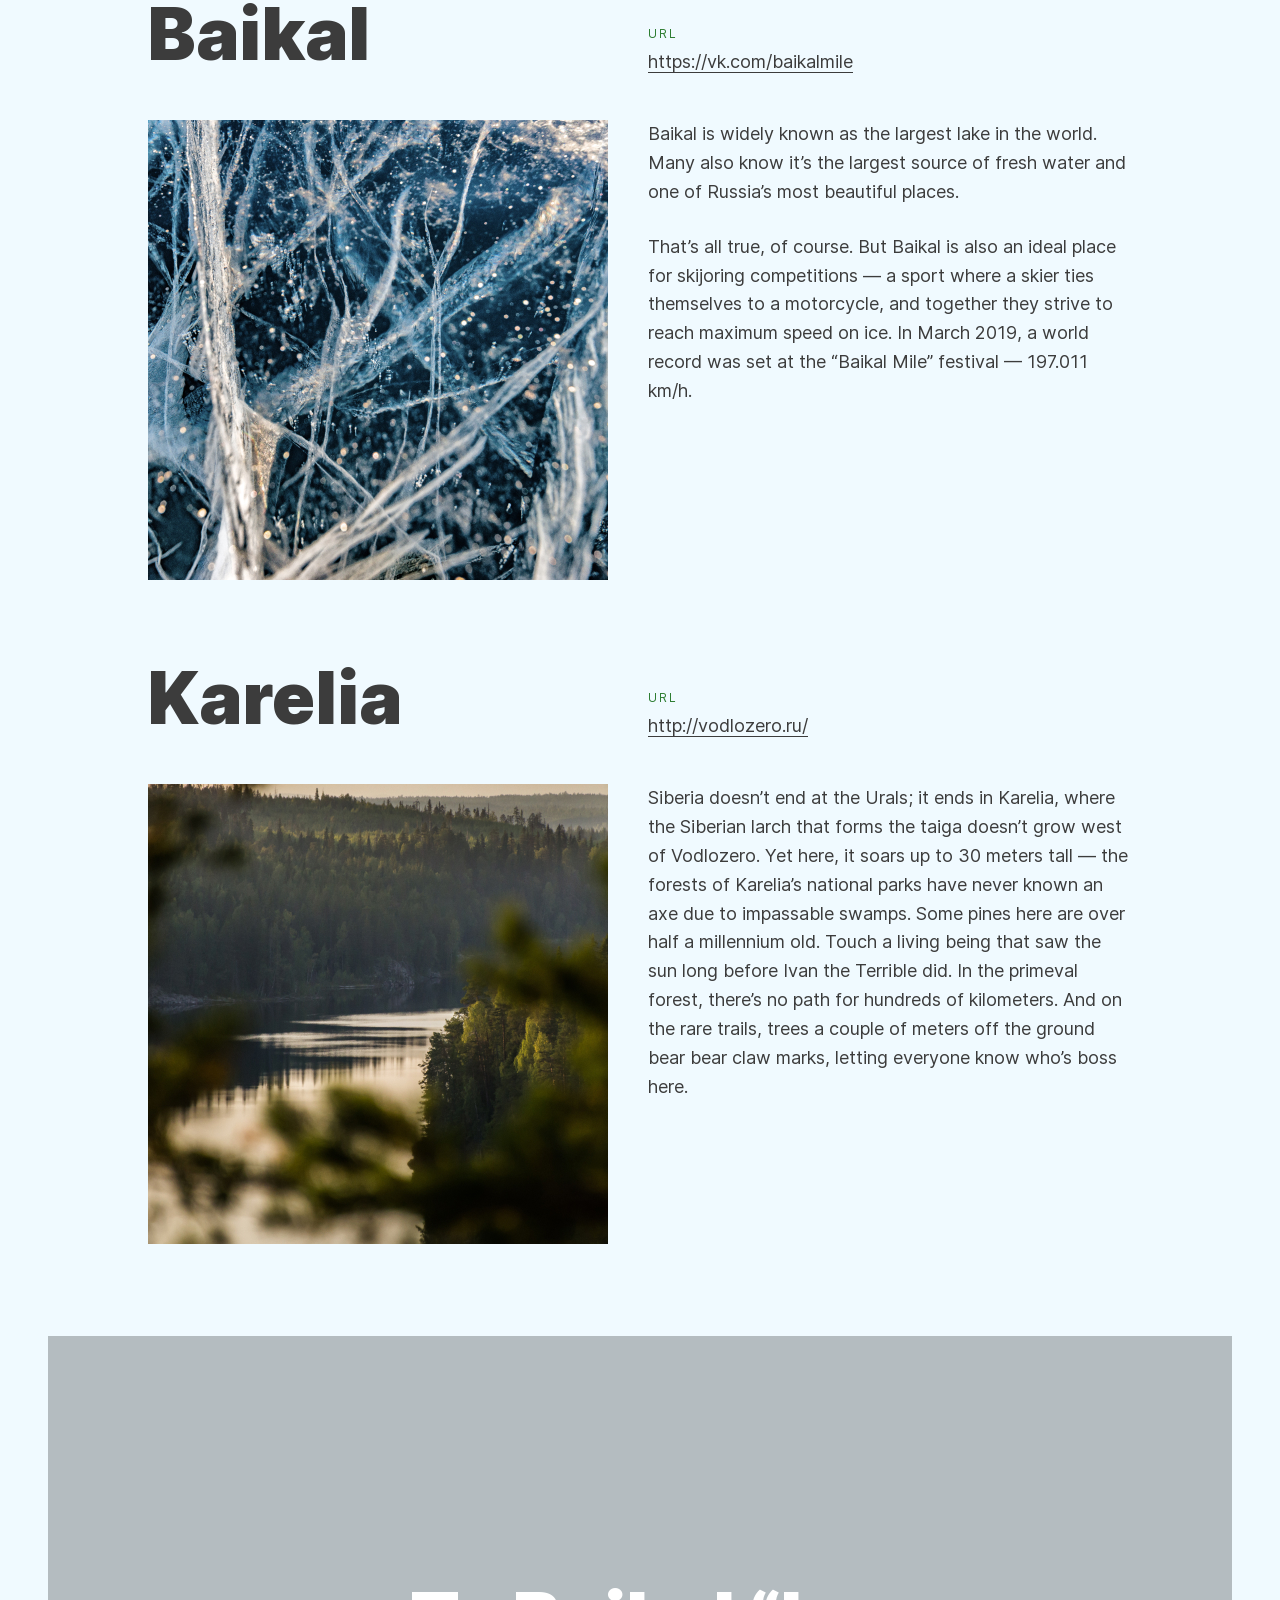
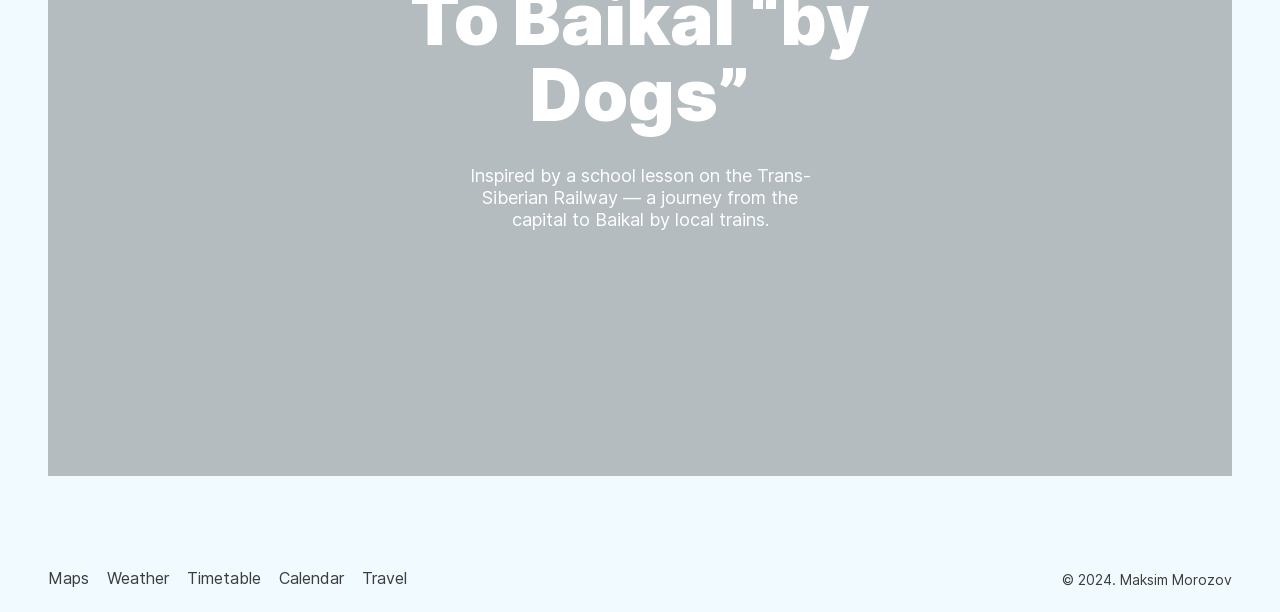
==== commit c17764ee: "blocks by BEM, this is the final" ====
--- a/index-en.html
+++ b/index-en.html
@@ -9,12 +9,11 @@
     <title>Traveling Across Russia</title>
     <link rel="icon" type="image/svg+xml" href="./images/logo/logo-russia-favicon.svg">
     <!-- <link rel="stylesheet" href="./vendor/normalize.css"> -->
-    <link rel="stylesheet" href="./pages/style.css">
+    <link rel="stylesheet" href="./pages/styles.css">
     <link rel="stylesheet" href="./fonts/fonts.css">
   </head>
 
   <body>
-
     <!-- контейнер со всем содержимым страницы -->
     <div class="page">
 
@@ -31,14 +30,14 @@
           <path d="M171.651 41.0004H176V27.9095H169.884C166.12 27.9095 163.742 29.8186 163.767 32.4777C163.75 33.9692 164.642 35.205 166.205 35.9379L163.631 41.0004H167.947L170.147 36.6709H171.651V41.0004ZM171.651 33.8414H169.986C168.737 33.8414 168.159 33.2277 168.185 32.6482C168.159 32.1027 168.703 31.4209 169.884 31.4209H171.651V33.8414Z"/>
         </svg>
         <!-- кнопка переключения темы -->
-        <button class="button-theme header__button-theme">
+        <button class="button-theme button-theme__header">
           <span class="button-theme__switch"></span>
         </button>
         <!-- переключение языка сайта -->
-        <div class="header__lang-links">
+        <nav class="header__lang-switcher">
           <a class="header__lang-link" href="./index-ru.html">Ru</a>
-          <a class="header__lang-link header__lang-link_active" href="№">En</a>
-        </div>
+          <a class="header__lang-link header__lang-link_active" href="#">En</a>
+        </nav>
       </header>
 
       <!-- основной контент -->
@@ -47,6 +46,7 @@
         <section class="lead">
             <h1 class="lead__title">Journeys Across Russia</h1>
             <p class="lead__subtitle">The real country is not in the news releases, but here.</p>
+            <!-- картинка с подписью -->
             <figure class="lead__image-map">
               <picture>
                 <source srcset="./images/polka-image-400.jpg" media="(max-width: 400px)">
@@ -68,6 +68,7 @@
             and I drove 20 thousand kilometers across my native country. We have selected and described some interesting places,
             worthy of your vacation.
           </p>
+          <!-- список -->
           <ul class="intro__list">
             <li>
               <p class="intro__list-item">Time Zones
@@ -101,40 +102,40 @@
         <section class="photo-grid">
           <ul class="photo-grid__list">
             <li>
-              <img src="./images/photo-grid-window-train.png" alt="Train Window" class="photo-grid__item">
-            </li>
-            <li>
-              <img src="./images/photo-grid-mountain-range.jpg" alt="Mountain Range" class="photo-grid__item">
-            </li>
-            <li>
-              <img src="./images/photo-grid-sunrise.jpg" alt="Sunrise" class="photo-grid__item">
-            </li>
-            <li>
-              <img src="./images/photo-grid-misty-forest.jpg" alt="Misty Forest" class="photo-grid__item">
-            </li>
-            <li>
-              <img src="./images/photo-grid-ice.jpg" alt="Ice" class="photo-grid__item">
-            </li>
-            <li>
-              <img src="./images/photo-grid-barguzin.jpg" alt="Barguzin Bay" class="photo-grid__item">
-            </li>
-            <li>
-              <img src="./images/photo-grid-dombai.jpg" alt="Mount Dombay" class="photo-grid__item">
-            </li>
-            <li>
-              <img src="./images/photo-grid-road-sign.jpg" alt="Road Sign" class="photo-grid__item">
-            </li>
-            <li>
-              <img src="./images/photo-grid-volcano-one.jpg" alt="Volcano" class="photo-grid__item">
-            </li>
-            <li>
-              <img src="./images/photo-grid-volcano_two.jpg" alt="Volcano in Kamchatka" class="photo-grid__item">
-            </li>
-            <li>
-              <img src="./images/photo-grid-coast-baikal.jpg" alt="Baikal Shore" class="photo-grid__item">
-            </li>
-            <li>
-              <img src="./images/photo-grid-ergaki.jpg" alt="Mount Ergaki" class="photo-grid__item">
+              <img class="photo-grid__item" src="./images/photo-grid-window-train.png" alt="Train Window">
+            </li>
+            <li>
+              <img class="photo-grid__item" src="./images/photo-grid-mountain-range.jpg" alt="Mountain Range">
+            </li>
+            <li>
+              <img class="photo-grid__item" src="./images/photo-grid-sunrise.jpg" alt="Sunrise">
+            </li>
+            <li>
+              <img class="photo-grid__item" src="./images/photo-grid-misty-forest.jpg" alt="Misty Forest">
+            </li>
+            <li>
+              <img class="photo-grid__item" src="./images/photo-grid-ice.jpg" alt="Ice">
+            </li>
+            <li>
+              <img class="photo-grid__item" src="./images/photo-grid-barguzin.jpg" alt="Barguzin Bay">
+            </li>
+            <li>
+              <img class="photo-grid__item" src="./images/photo-grid-dombai.jpg" alt="Mount Dombay">
+            </li>
+            <li>
+              <img class="photo-grid__item" src="./images/photo-grid-road-sign.jpg" alt="Road Sign">
+            </li>
+            <li>
+              <img class="photo-grid__item" src="./images/photo-grid-volcano-one.jpg" alt="Volcano">
+            </li>
+            <li>
+              <img class="photo-grid__item" src="./images/photo-grid-volcano_two.jpg" alt="Volcano in Kamchatka">
+            </li>
+            <li>
+              <img class="photo-grid__item" src="./images/photo-grid-coast-baikal.jpg" alt="Baikal Shore">
+            </li>
+            <li>
+              <img class="photo-grid__item" src="./images/photo-grid-ergaki.jpg" alt="Mount Ergaki">
             </li>
           </ul>
         </section>
@@ -176,7 +177,7 @@
                 <a href="https://yourshot.nationalgeographic.com/photos/?keywords=kolskiy" class="place__link">National Geographic</a>
               </div>
               <picture>
-                <source srcset="./images/place-kolskiy-460.jpg" media="(max-width: 460px)">
+                <source srcset="./images/place-kolskiy-320.jpg" media="(max-width: 460px)">
                 <img src="./images/place-kolskiy-460.jpg" alt="Kola Peninsula" class="place__image">
               </picture>
               <div class="place__description">
@@ -253,16 +254,14 @@
                 <source srcset="./images/place-kareliya-320.jpg" media="(max-width: 460px)">
                 <img src="./images/place-kareliya-460.jpg" alt="Karelia" class="place__image">
               </picture>
-              <div class="place__description">
-                <p class="place__text">
-                  Siberia doesn’t end at the Urals; it ends in Karelia, where the Siberian larch that forms the
-                  taiga doesn’t grow west of Vodlozero. Yet here, it soars up to 30 meters tall — the forests of Karelia’s
-                  national parks have never known an axe due to impassable swamps. Some pines here are over half a
-                  millennium old. Touch a living being that saw the sun long before Ivan the Terrible did. In the primeval
-                  forest, there’s no path for hundreds of kilometers. And on the rare trails, trees a couple of meters off
-                  the ground bear bear claw marks, letting everyone know who’s boss here.
-                </p>
-              </div>
+              <p class="place__text">
+                Siberia doesn’t end at the Urals; it ends in Karelia, where the Siberian larch that forms the
+                taiga doesn’t grow west of Vodlozero. Yet here, it soars up to 30 meters tall — the forests of Karelia’s
+                national parks have never known an axe due to impassable swamps. Some pines here are over half a
+                millennium old. Touch a living being that saw the sun long before Ivan the Terrible did. In the primeval
+                forest, there’s no path for hundreds of kilometers. And on the rare trails, trees a couple of meters off
+                the ground bear bear claw marks, letting everyone know who’s boss here.
+              </p>
             </article>
         </section>
         <!-- секция cover -->
@@ -304,6 +303,8 @@
         <p class="footer__copyright">© 2024. Maksim Morozov</p>
       </footer>
     </div>
+
+  <!-- скрипты -->
   <script src="./scripts/script.js"></script>
   </body>
 </html>
--- a/pages/styles.css
+++ b/pages/styles.css
@@ -0,0 +1,64 @@
+/* стили для всей страницы */
+@import url(../blocks/page/page.css);
+@import url(../blocks/page/_theme/page_theme_dark.css);
+
+/* шапка */
+@import url(../blocks/header/header.css);
+@import url(../blocks/header/__logo/header__logo.css);
+@import url(../blocks/header/__lang-switcher/header__lang-switcher.css);
+@import url(../blocks/header/__lang-link/header__lang-link.css);
+@import url(../blocks/header/__lang-link/_active/header__lang-link_active.css);
+
+/* кнопка переключения темы */
+@import url(../blocks/button-theme/button-theme.css);
+@import url(../blocks/button-theme/__header/button-theme__header.css);
+@import url(../blocks/button-theme/__switch/button-theme__switch.css);
+
+/* основной контент */
+@import url(../blocks/content/content.css);
+
+/* секция lead */
+@import url(../blocks/lead/lead.css);
+@import url(../blocks/lead/__title/lead__title.css);
+@import url(../blocks/lead/__subtitle/lead__subtitle.css);
+@import url(../blocks/lead/__image-map/lead__image-map.css);
+@import url(../blocks/lead/__image/lead__image.css);
+@import url(../blocks/lead/__caption/lead__caption.css);
+
+/* секция intro */
+@import url(../blocks/intro/intro.css);
+@import url(../blocks/intro/__title/intro__title.css);
+@import url(../blocks/intro/__text/intro__text.css);
+@import url(../blocks/intro/__list/intro__list.css);
+@import url(../blocks/intro/__list-item/intro__list-item.css);
+@import url(../blocks/intro/__list-item/_value/intro__list-item_value.css);
+
+/* галерея фото */
+@import url(../blocks/photo-grid/photo-grid.css);
+@import url(../blocks/photo-grid/__list/photo-grid__list.css);
+@import url(../blocks/photo-grid/__item/photo-grid__item.css);
+
+/* секция places */
+@import url(../blocks/places/places.css);
+@import url(../blocks/place/place.css);
+@import url(../blocks/place/__title/place__title.css);
+@import url(../blocks/place/__website/place__website.css);
+@import url(../blocks/place/__url-heading/place__url-heading.css);
+@import url(../blocks/place/__link/place__link.css);
+@import url(../blocks/place/__image/place__image.css);
+@import url(../blocks/place/__description/place__description.css);
+@import url(../blocks/place/__text/place__text.css);
+
+/* секция cover */
+@import url(../blocks/cover/cover.css);
+@import url(../blocks/cover/__overlay/cover__overlay.css);
+@import url(../blocks/cover/__title/cover__title.css);
+@import url(../blocks/cover/__subtitle/cover__subtitle.css);
+
+/* подвал */
+@import url(../blocks/footer/footer.css);
+@import url(../blocks/footer/__links/footer__links.css);
+@import url(../blocks/footer/__link/footer__link.css);
+@import url(../blocks/footer/__copyright/footer__copyright.css);
+
+
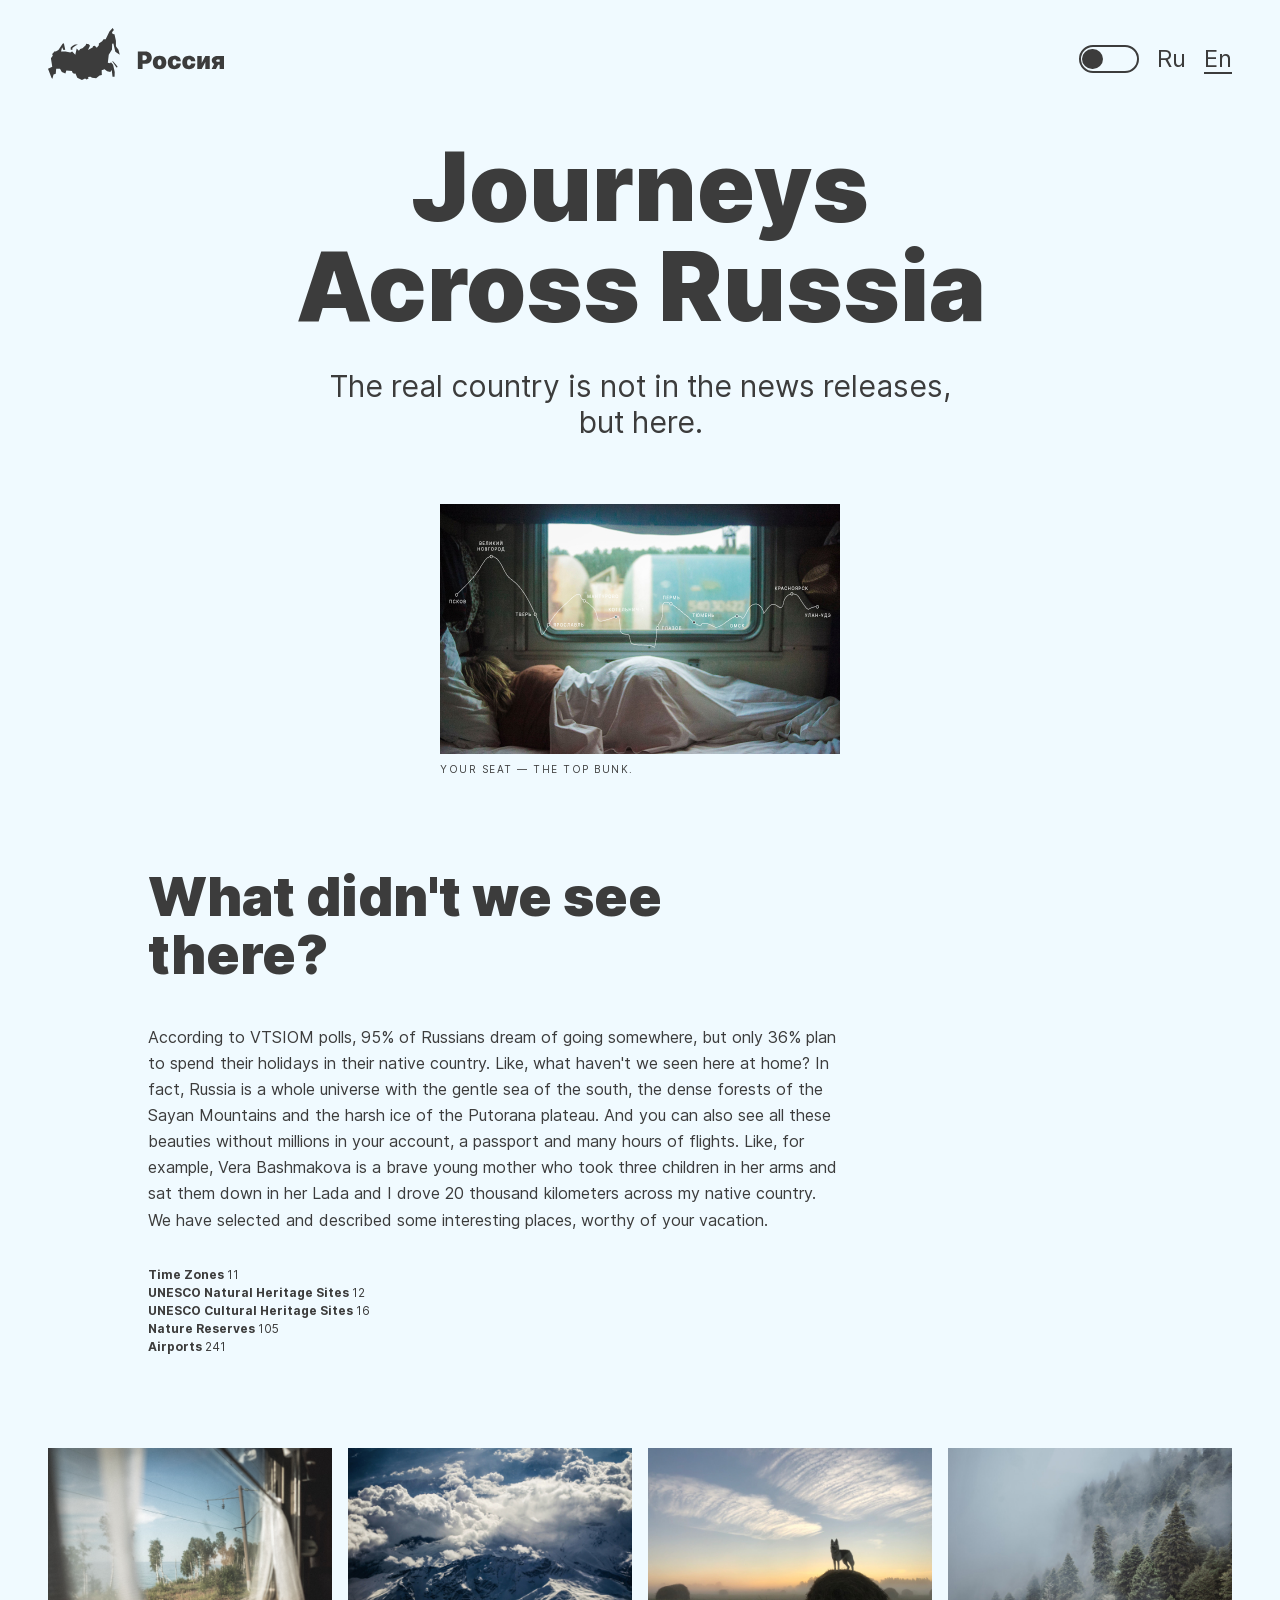
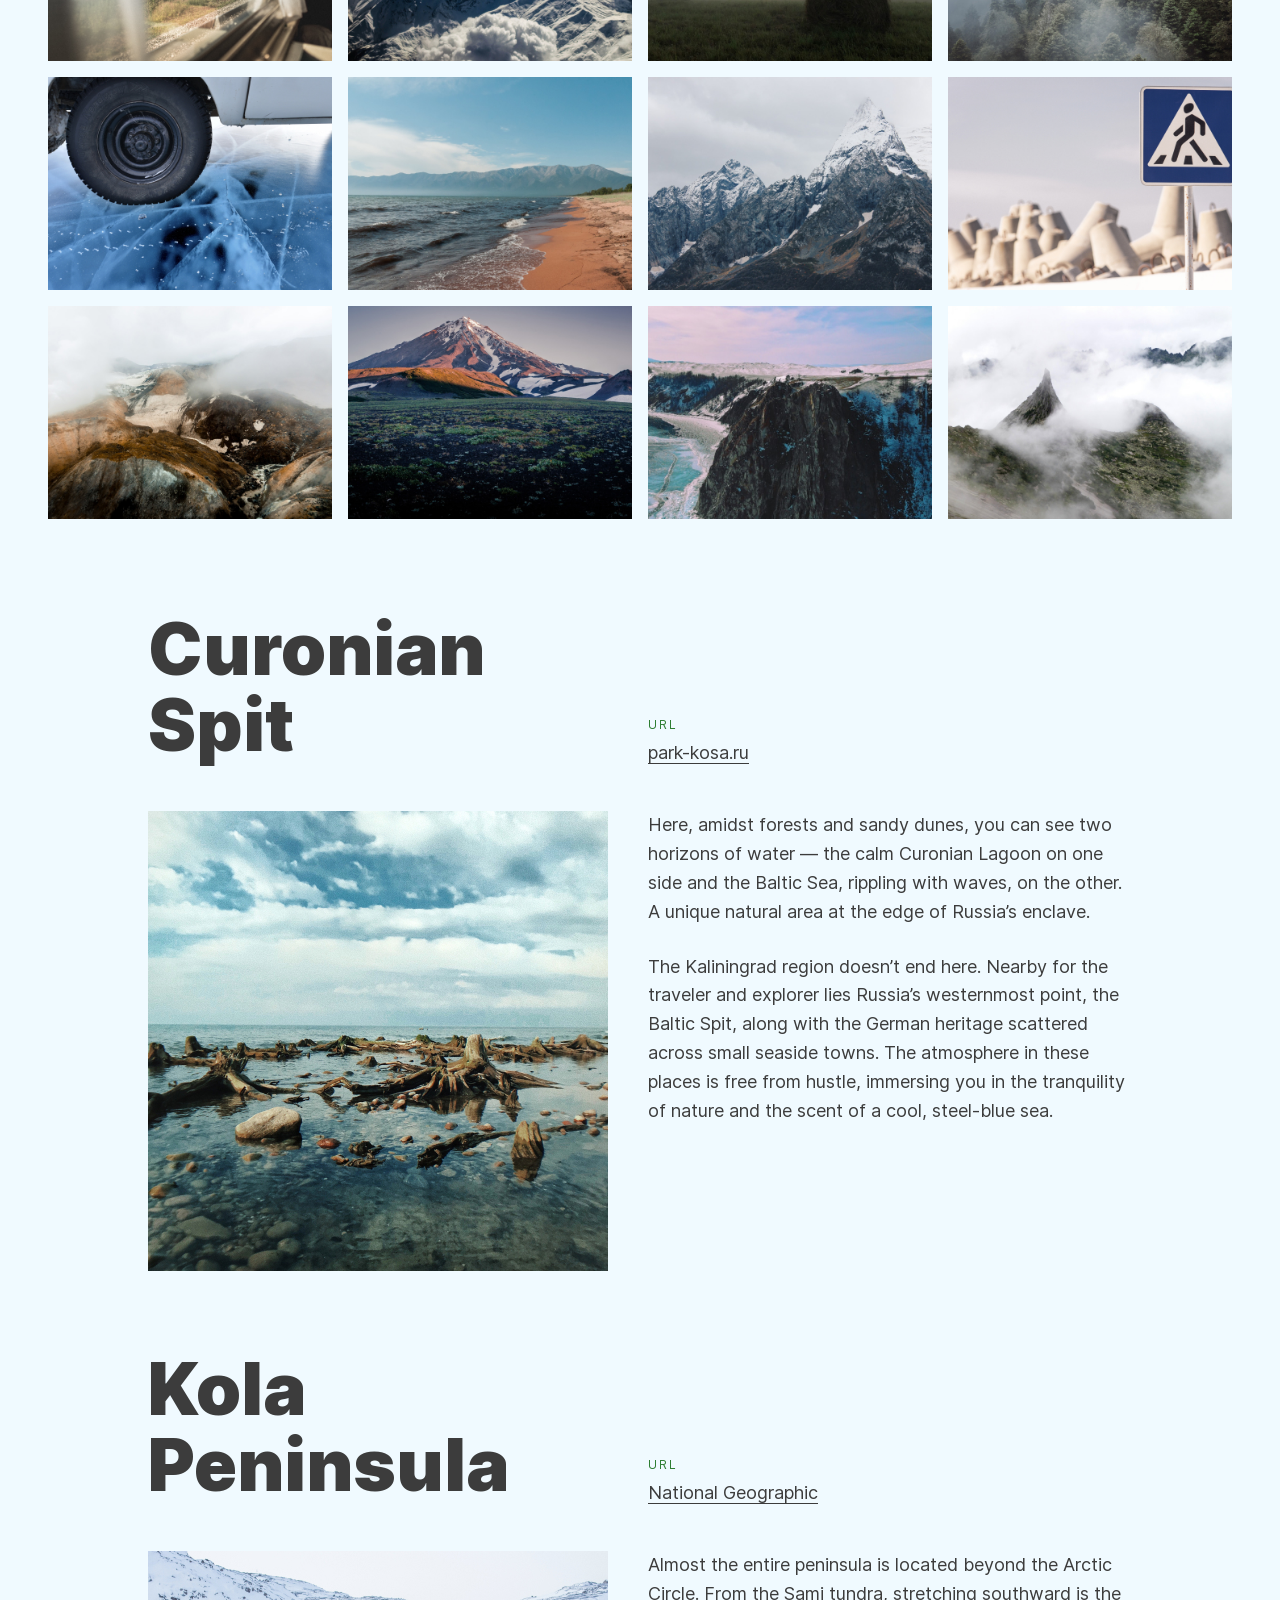
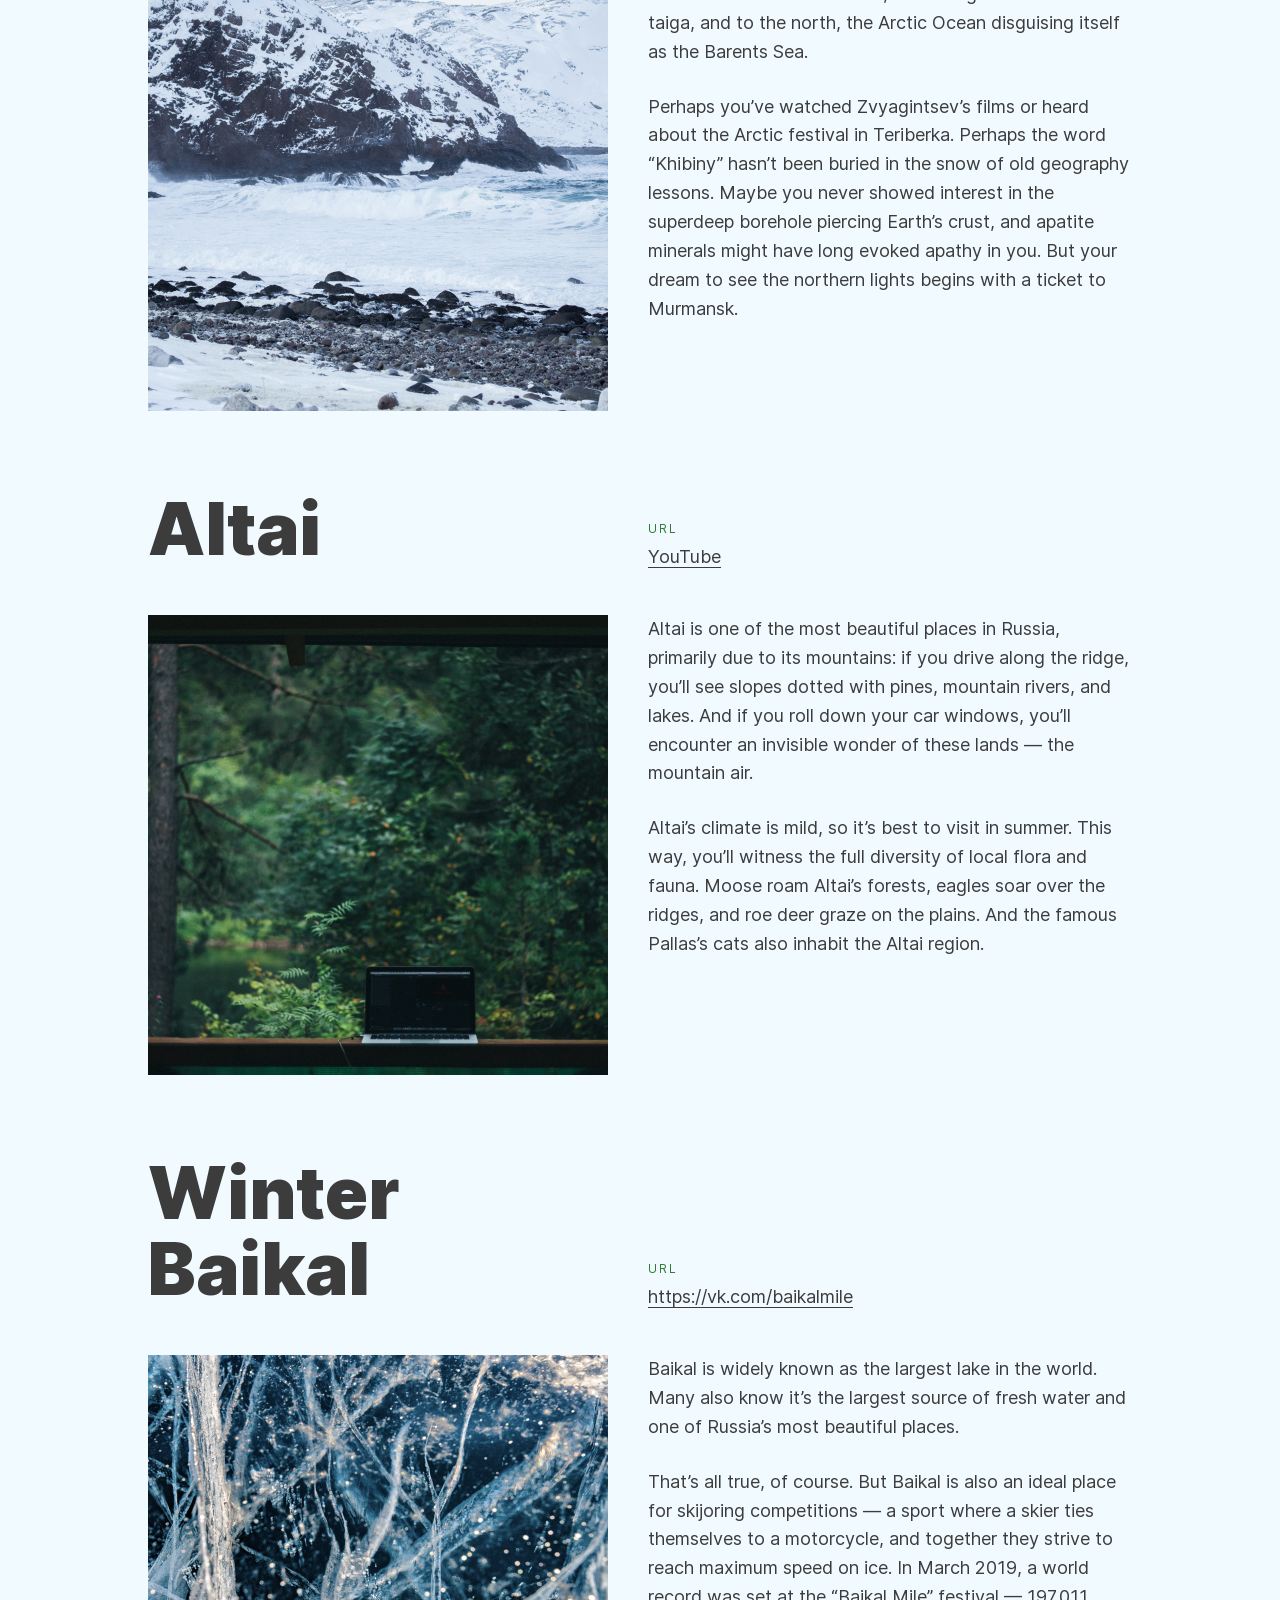
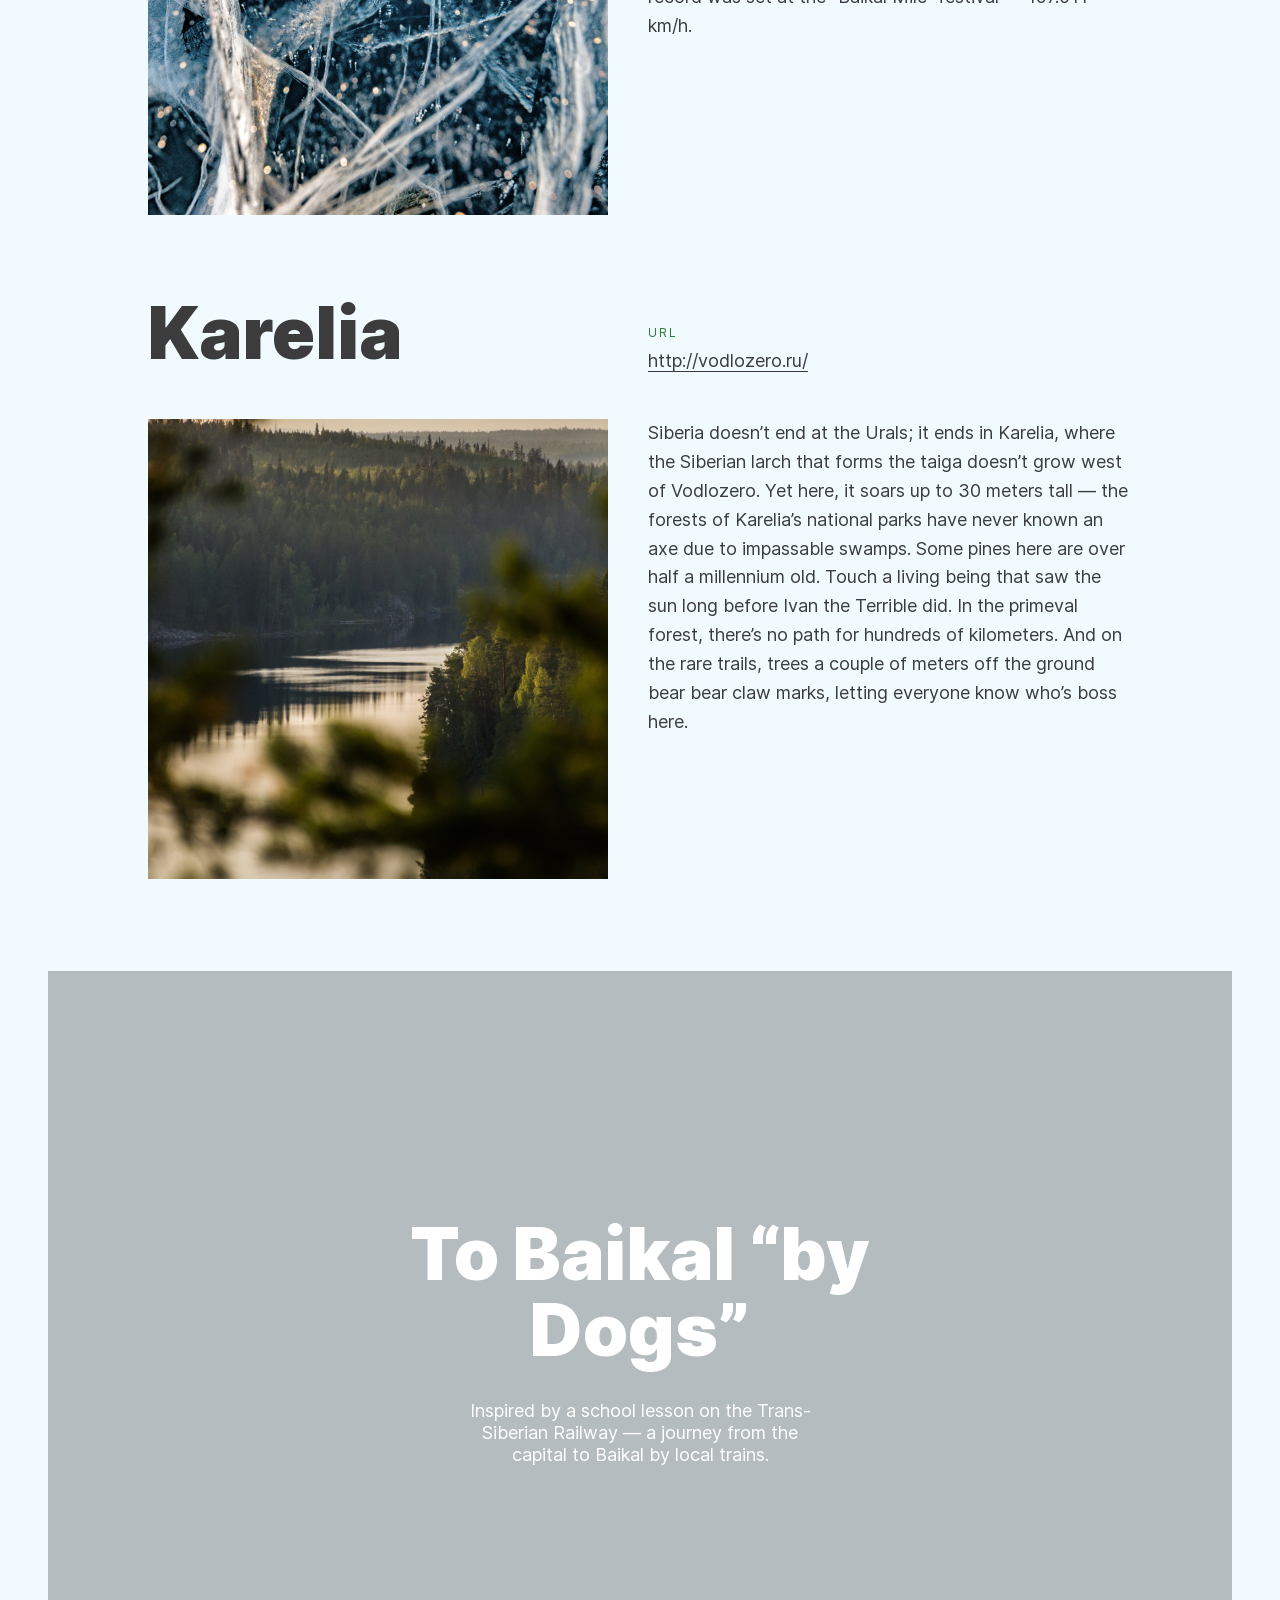
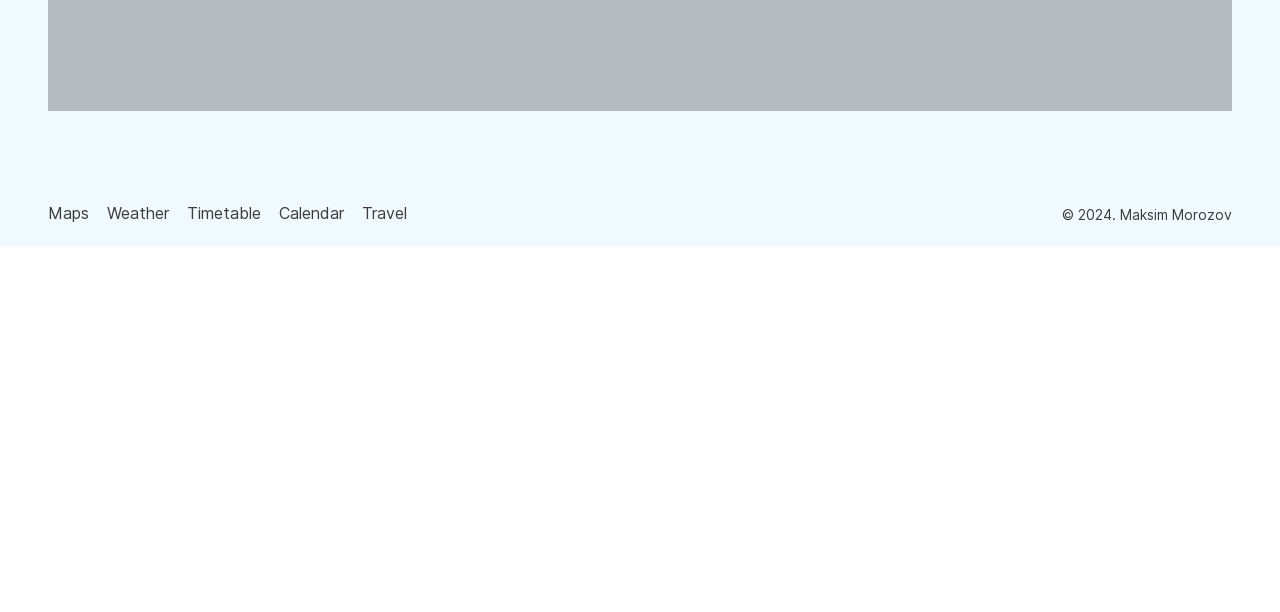
==== commit df83ed4d: "for deploy test" ====
--- a/index-en.html
+++ b/index-en.html
@@ -35,7 +35,7 @@
         </button>
         <!-- переключение языка сайта -->
         <nav class="header__lang-switcher">
-          <a class="header__lang-link" href="./index-ru.html">Ru</a>
+          <a class="header__lang-link" href="./index.html">Ru</a>
           <a class="header__lang-link header__lang-link_active" href="#">En</a>
         </nav>
       </header>
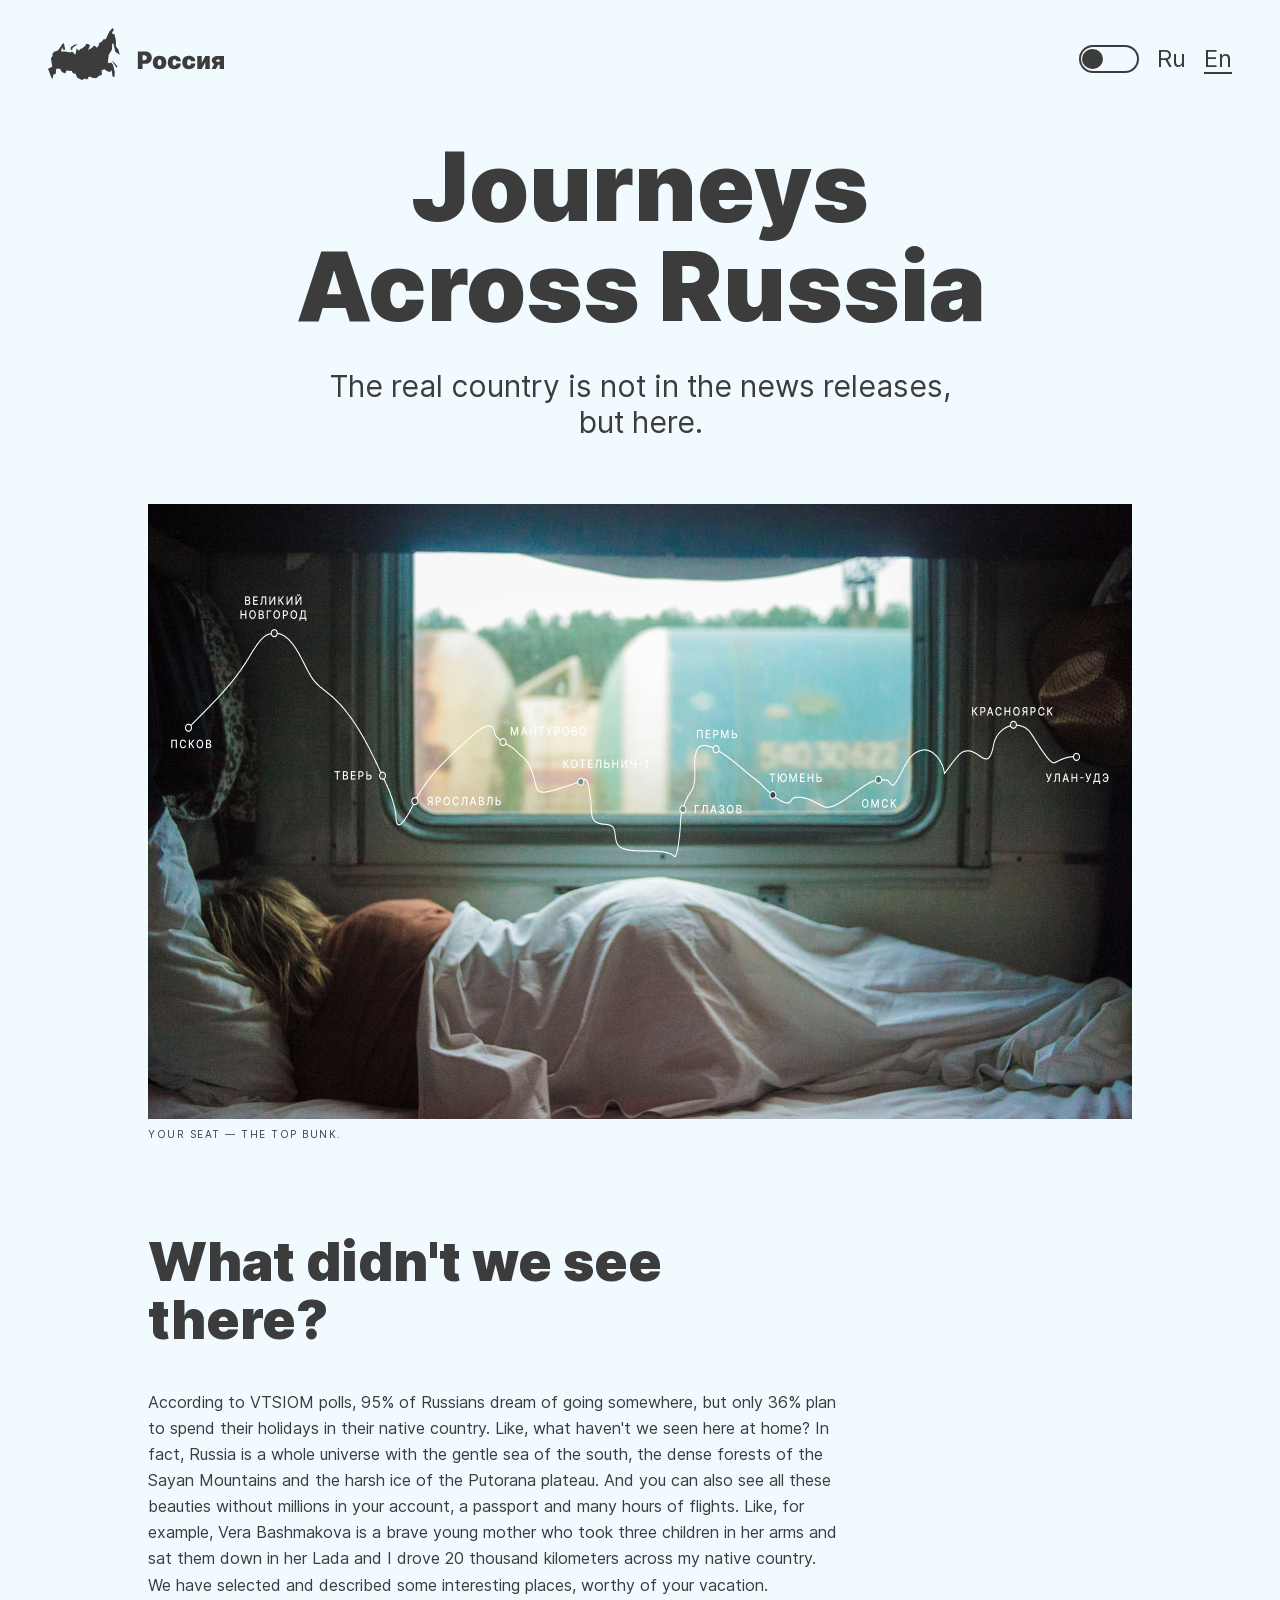
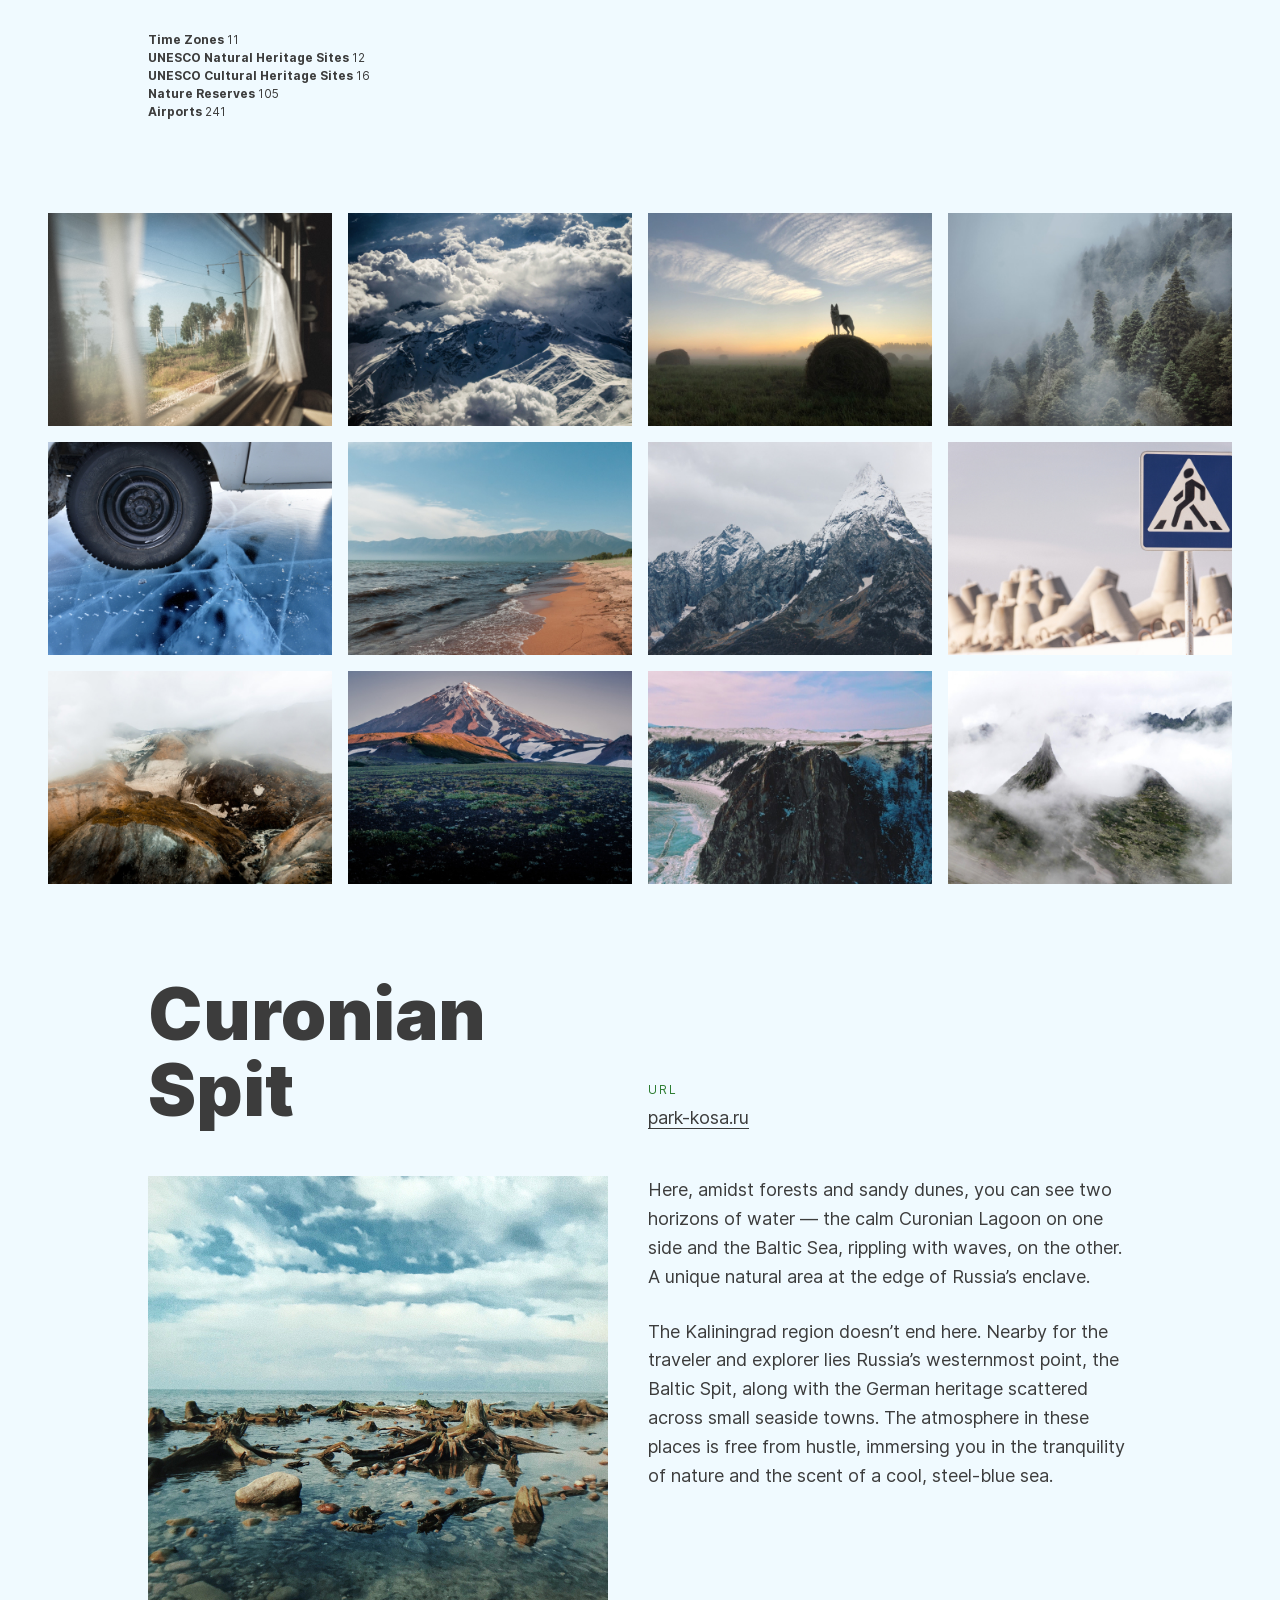
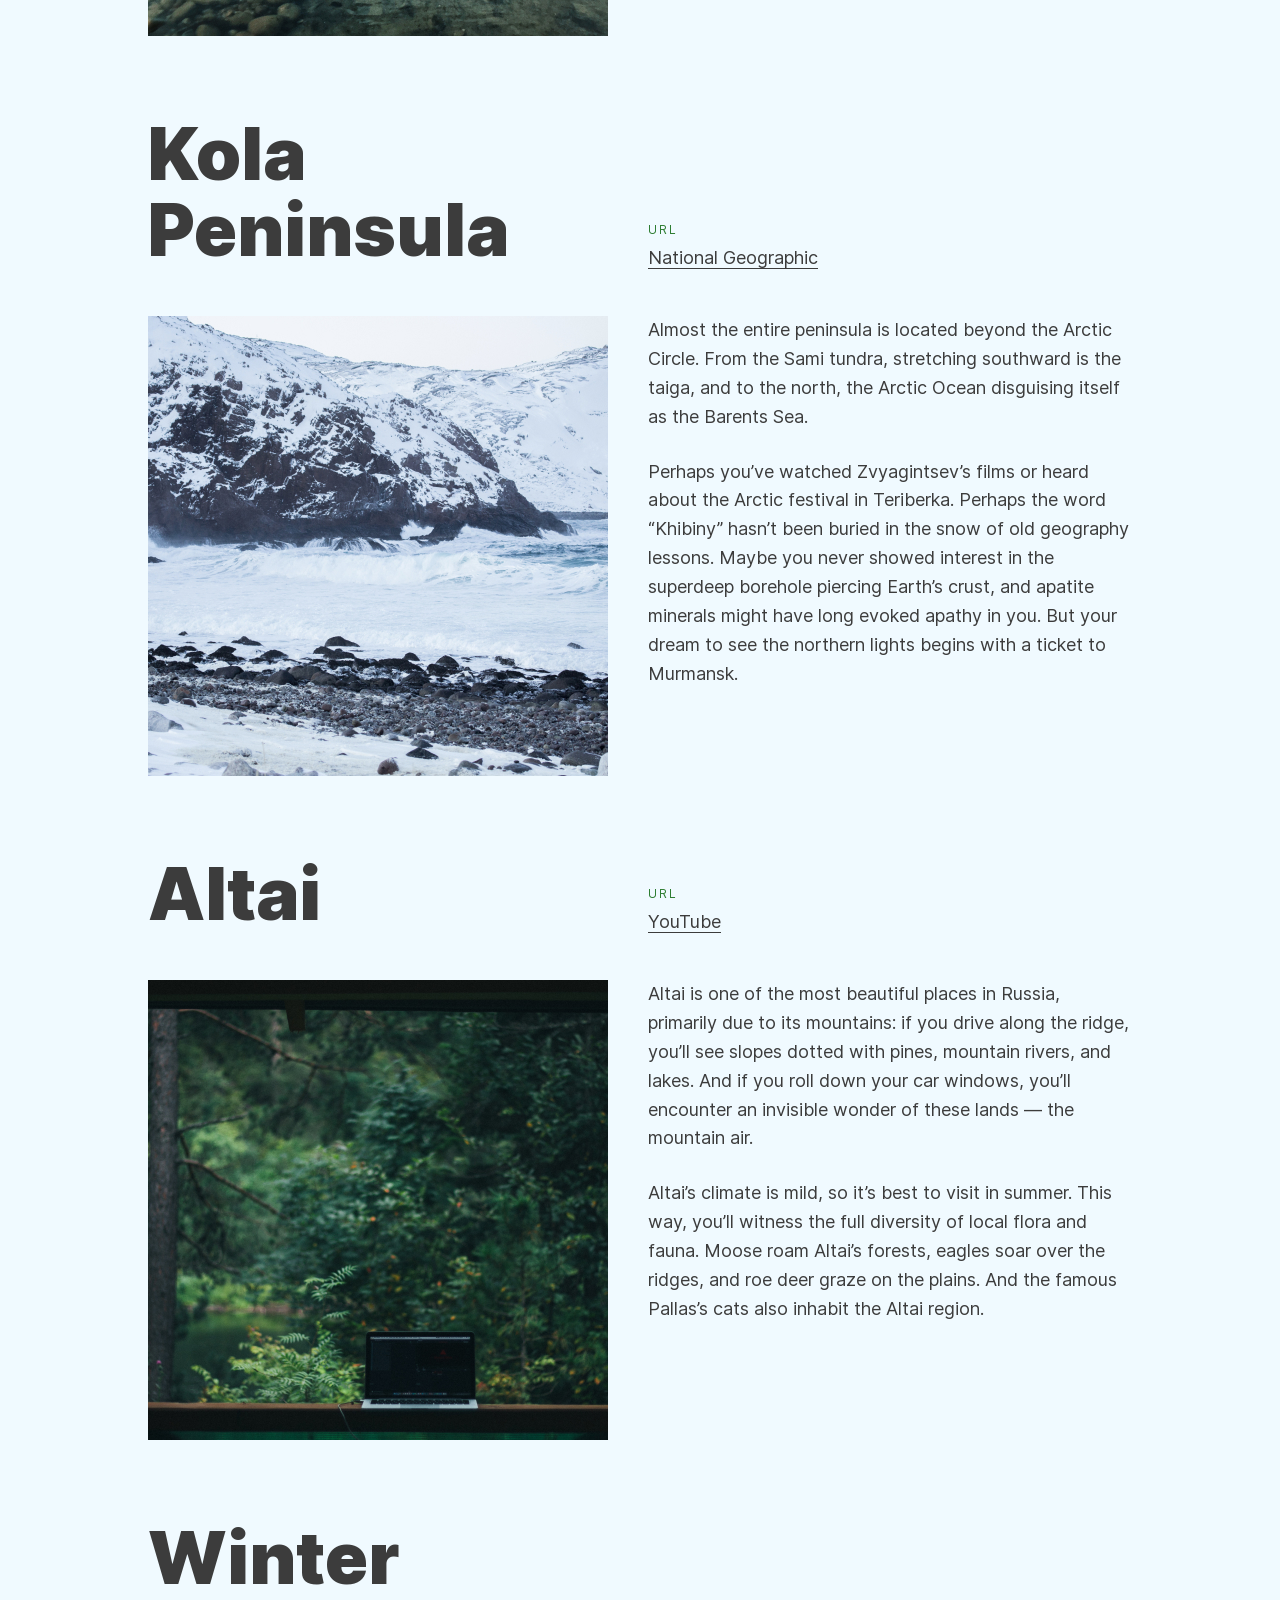
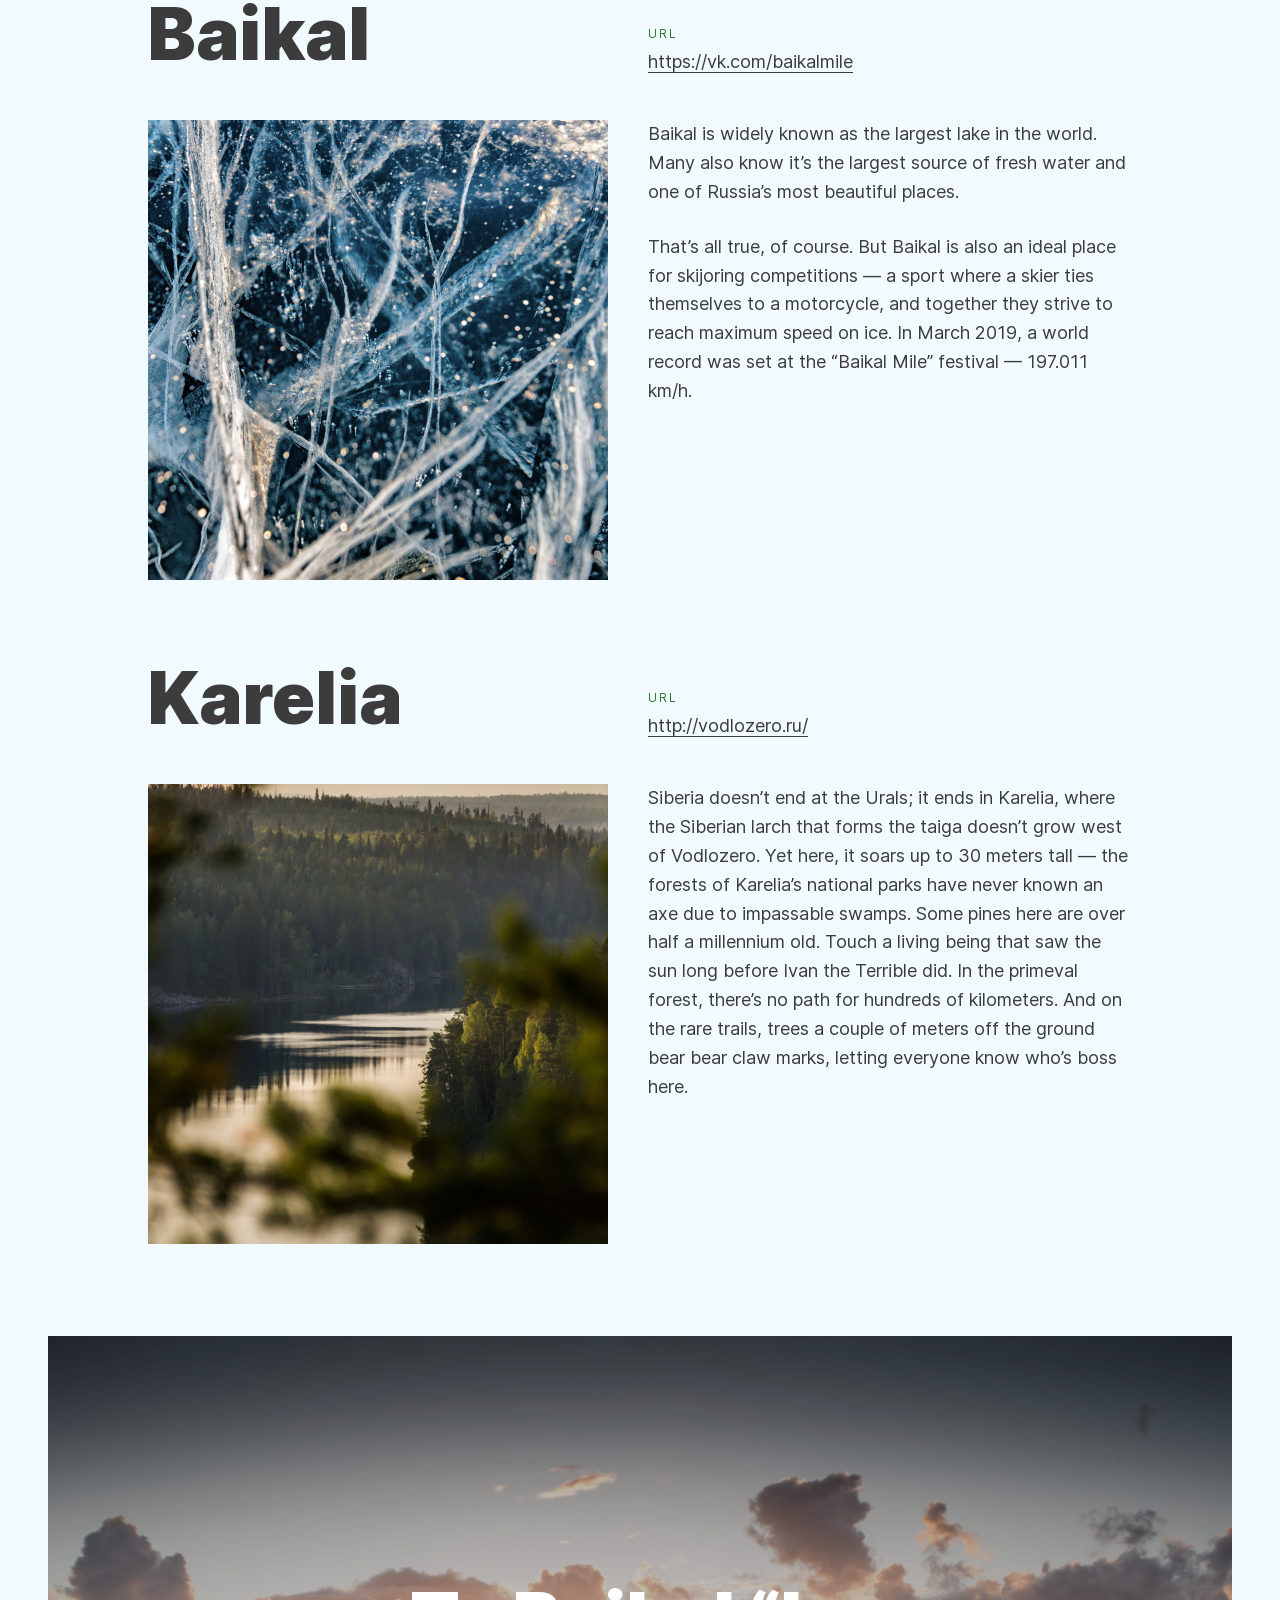
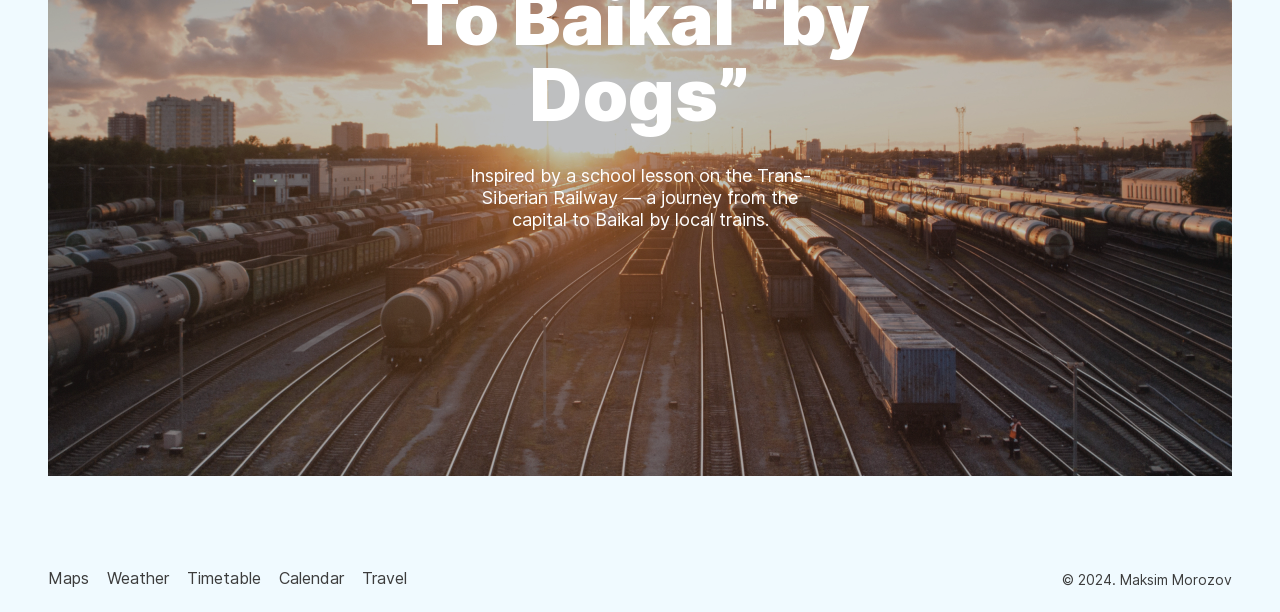
==== commit a72e37d9: "img debug" ====
--- a/index-en.html
+++ b/index-en.html
@@ -48,10 +48,7 @@
             <p class="lead__subtitle">The real country is not in the news releases, but here.</p>
             <!-- картинка с подписью -->
             <figure class="lead__image-map">
-              <picture>
-                <source srcset="./images/polka-image-400.jpg" media="(max-width: 400px)">
-                <img class="lead__image" src="./images/polka-image-1024-1280.jpg" alt="Картинка в вагоне поезда">
-              </picture>
+              <img class="lead__image" src="./images/polka-image-1024-1280.jpg" alt="Картинка в вагоне поезда">
               <figcaption class="lead__caption">Your seat — the top bunk.</figcaption>
             </figure>
         </section>
@@ -150,10 +147,7 @@
                 <h3 class="place__url-heading">URL</h3>
                 <a href="http://park-kosa.ru" class="place__link">park-kosa.ru</a>
               </div>
-              <picture>
-                <source srcset="./images/place-kosa-320.jpg" media="(max-width: 460px)">
-                <img src="./images/place-kosa-460.jpg" alt="Curonian Spit" class="place__image">
-              </picture>
+              <img src="./images/place-kosa-460.jpg" alt="Curonian Spit" class="place__image">
               <div class="place__description">
                 <p class="place__text">
                   Here, amidst forests and sandy dunes, you can see two horizons of water — the calm Curonian Lagoon
@@ -176,10 +170,7 @@
                 <h3 class="place__url-heading">URL</h3>
                 <a href="https://yourshot.nationalgeographic.com/photos/?keywords=kolskiy" class="place__link">National Geographic</a>
               </div>
-              <picture>
-                <source srcset="./images/place-kolskiy-320.jpg" media="(max-width: 460px)">
-                <img src="./images/place-kolskiy-460.jpg" alt="Kola Peninsula" class="place__image">
-              </picture>
+              <img src="./images/place-kolskiy-460.jpg" alt="Kola Peninsula" class="place__image">
               <div class="place__description">
                 <p class="place__text">
                   Almost the entire peninsula is located beyond the Arctic Circle. From the Sami tundra, stretching
@@ -201,10 +192,7 @@
                 <h3 class="place__url-heading">URL</h3>
                 <a href="https://www.youtube.com/watch?v=7ZEsoV7kWAQ" class="place__link">YouTube</a>
               </div>
-              <picture>
-                <source srcset="./images/place-altai-320.jpg" media="(max-width: 460px)">
-                <img src="./images/place-altai-460.jpg" alt="Altai" class="place__image">
-              </picture>
+              <img src="./images/place-altai-460.jpg" alt="Altai" class="place__image">
               <div class="place__description">
                 <p class="place__text">
                   Altai is one of the most beautiful places in Russia, primarily due to its mountains: if you drive
@@ -226,10 +214,7 @@
                 <h3 class="place__url-heading">URL</h3>
                 <a href="https://vk.com/baikalmile" class="place__link">https://vk.com/baikalmile</a>
               </div>
-              <picture>
-                <source srcset="./images/place-baikal-320.jpg" media="(max-width: 460px)">
-                <img src="./images/place-baikal-460.jpg" alt="Winter Baikal" class="place__image">
-              </picture>
+              <img src="./images/place-baikal-460.jpg" alt="Winter Baikal" class="place__image">
               <div class="place__description">
                 <p class="place__text">
                   Baikal is widely known as the largest lake in the world. Many also know it’s the largest
@@ -250,10 +235,7 @@
                 <h3 class="place__url-heading">URL</h3>
                 <a href="http://vodlozero.ru" class="place__link">http://vodlozero.ru/</a>
               </div>
-              <picture>
-                <source srcset="./images/place-kareliya-320.jpg" media="(max-width: 460px)">
-                <img src="./images/place-kareliya-460.jpg" alt="Karelia" class="place__image">
-              </picture>
+              <img src="./images/place-kareliya-460.jpg" alt="Karelia" class="place__image">
               <p class="place__text">
                 Siberia doesn’t end at the Urals; it ends in Karelia, where the Siberian larch that forms the
                 taiga doesn’t grow west of Vodlozero. Yet here, it soars up to 30 meters tall — the forests of Karelia’s
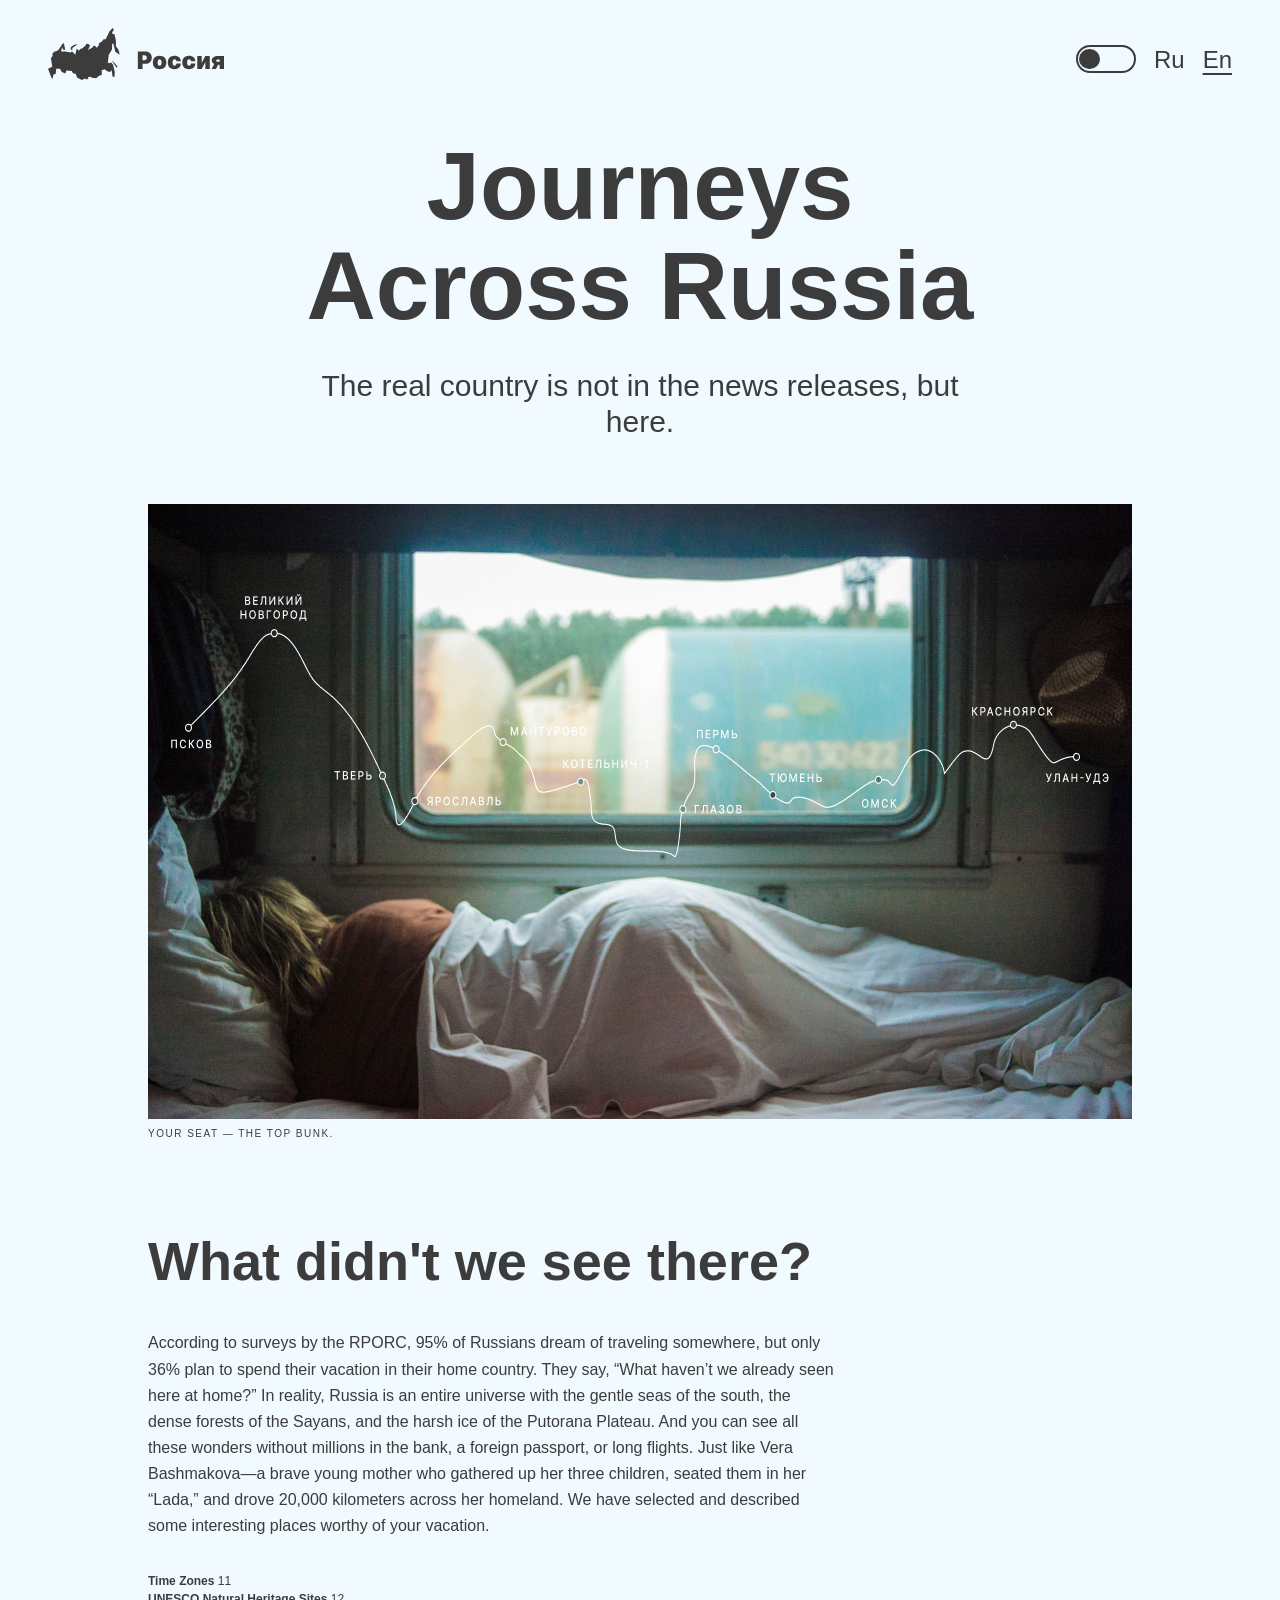
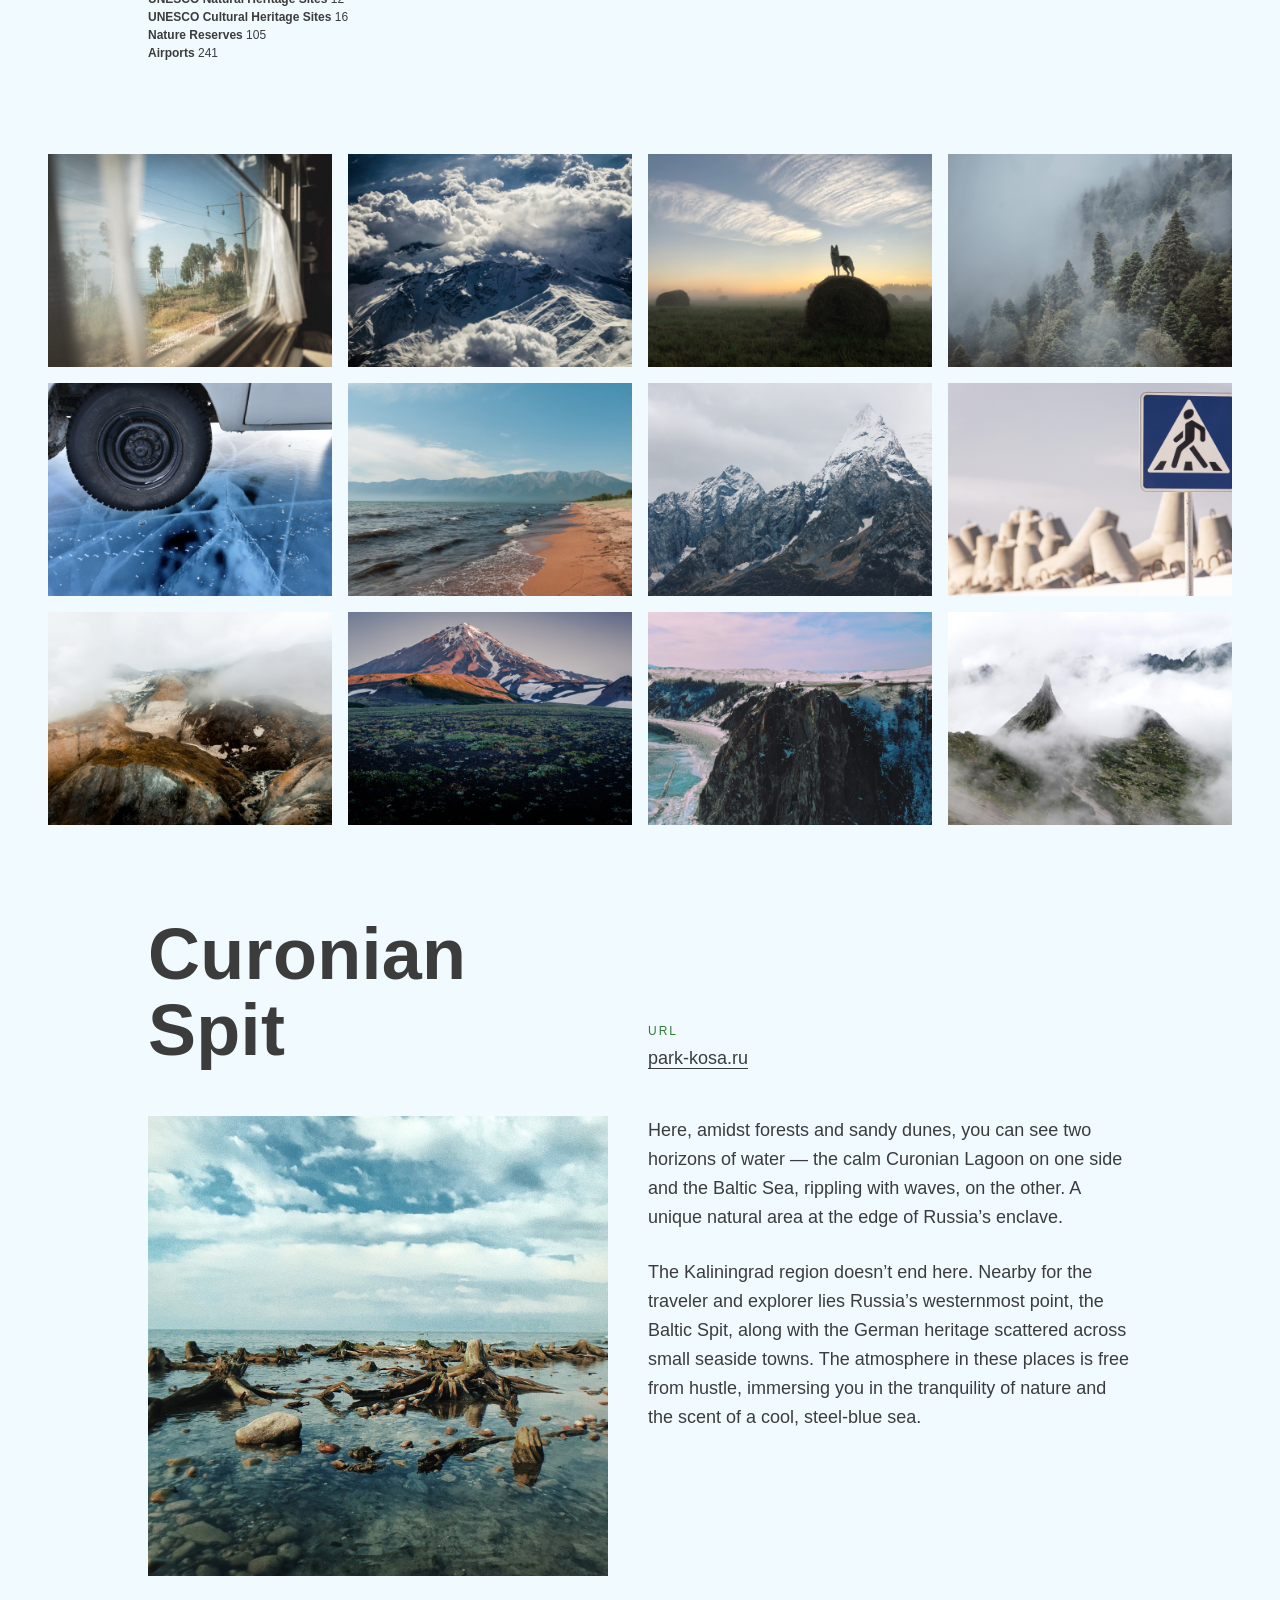
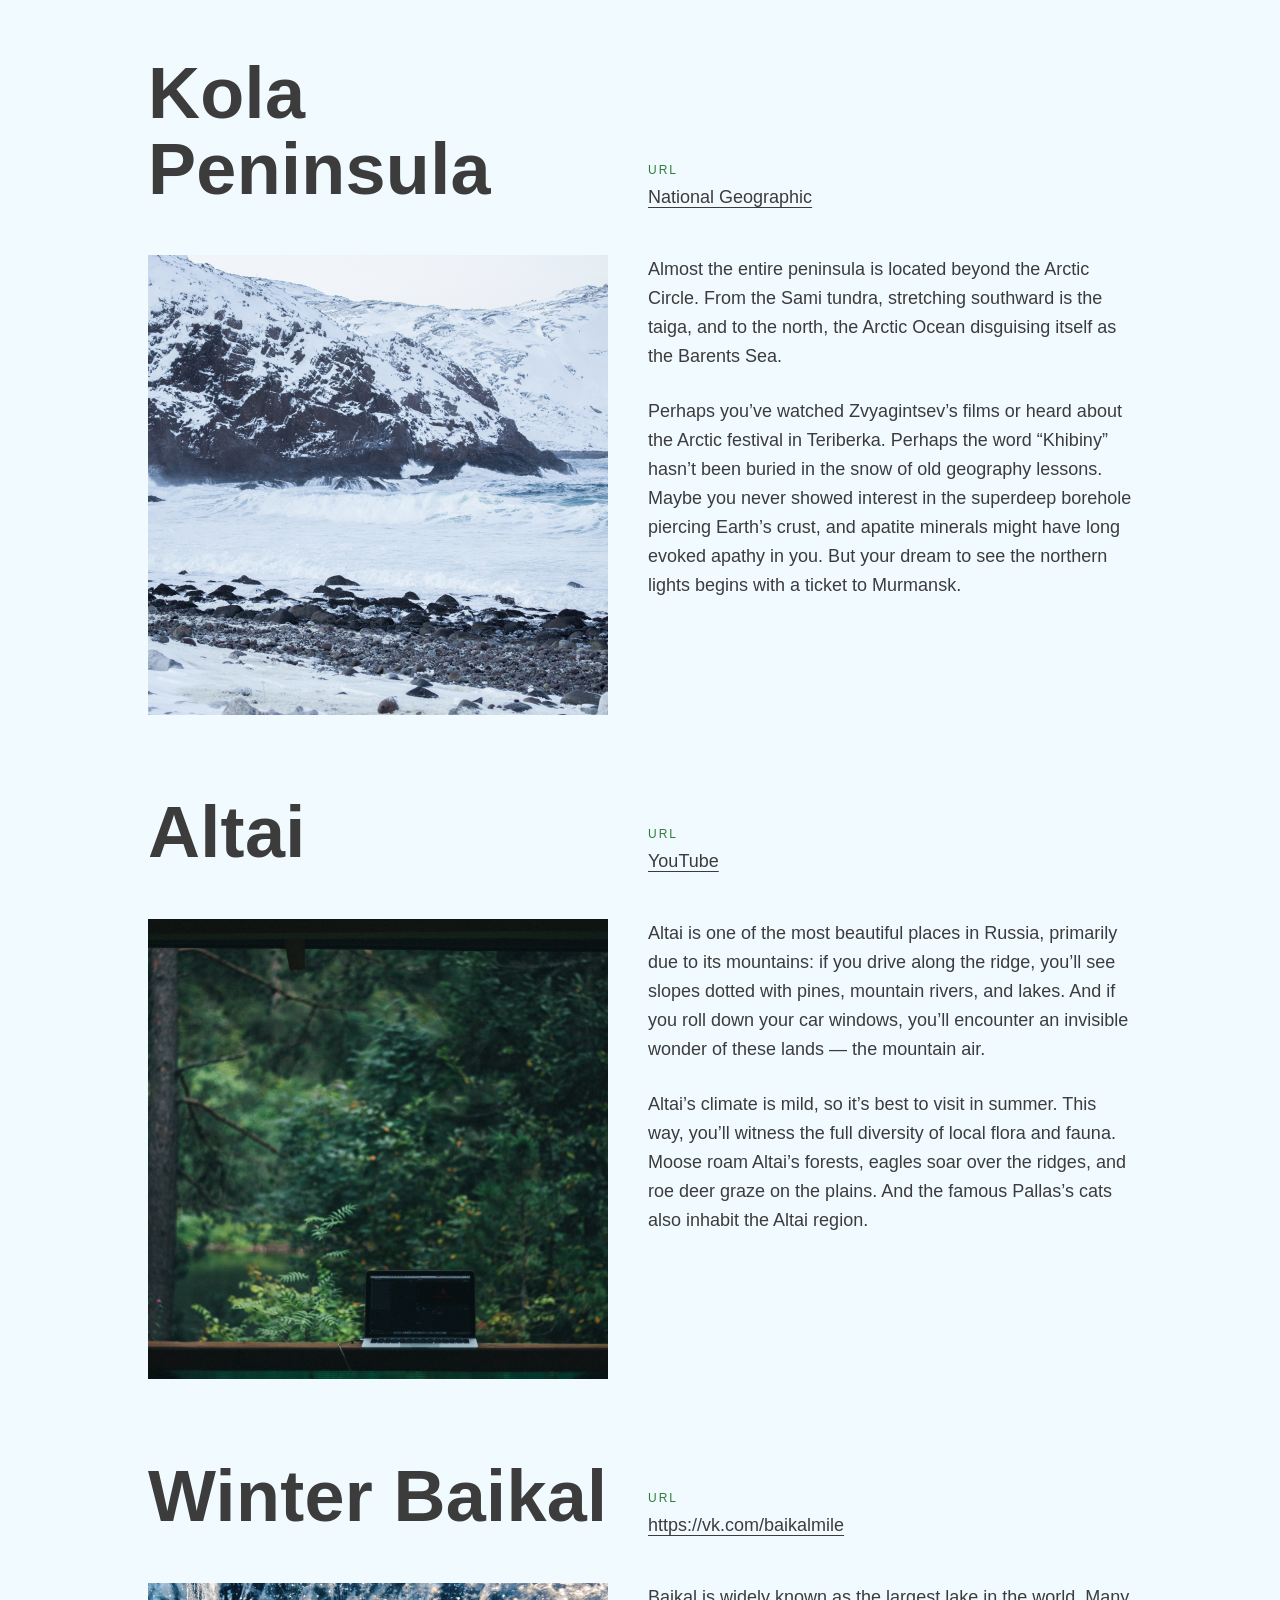
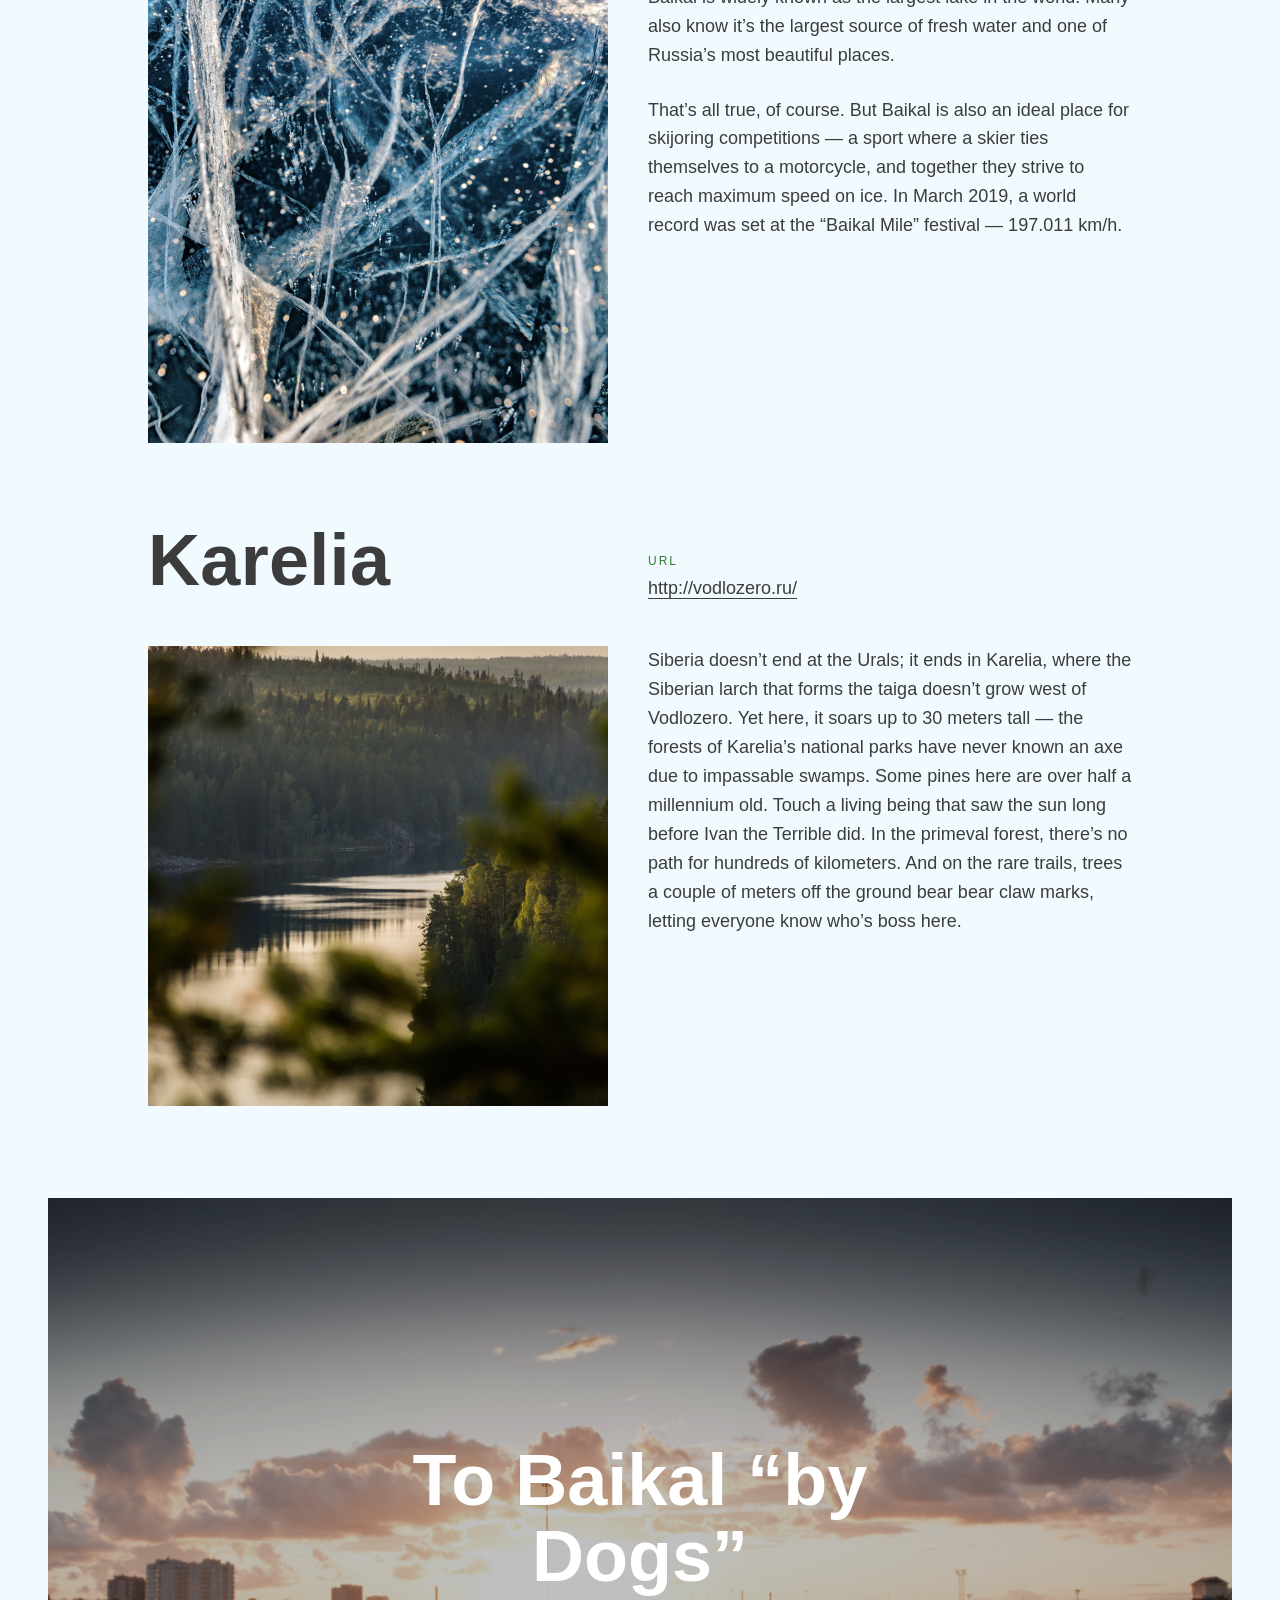
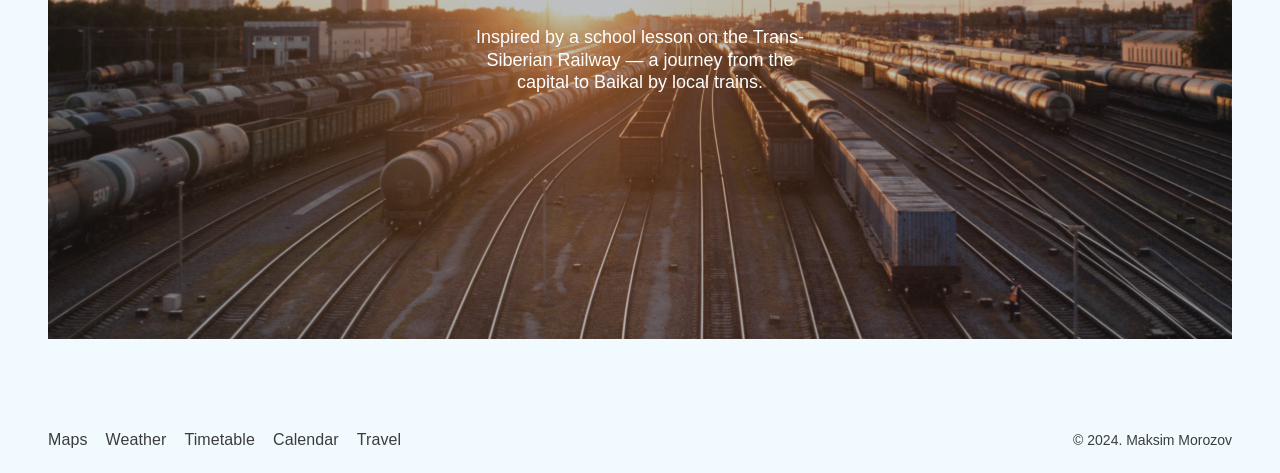
==== commit 1d3d765a: "Доделал все по структуре БЭМ и почистил код" ====
--- a/index-en.html
+++ b/index-en.html
@@ -1,292 +1,302 @@
 <!DOCTYPE html>
 <html lang="en">
-  <head>
-    <meta charset="UTF-8">
-    <meta name="viewport" content="width=device-width, initial-scale=1.0">
-    <meta name="description" content="Places in Russia with Amazing Natural Beauty">
-    <meta name="keywords" content="Travel, Trip, Nature of Russia">
-    <meta name="author" content="Maksim Morozov">
-    <title>Traveling Across Russia</title>
-    <link rel="icon" type="image/svg+xml" href="./images/logo/logo-russia-favicon.svg">
-    <!-- <link rel="stylesheet" href="./vendor/normalize.css"> -->
-    <link rel="stylesheet" href="./pages/styles.css">
-    <link rel="stylesheet" href="./fonts/fonts.css">
-  </head>
-
-  <body>
-    <!-- контейнер со всем содержимым страницы -->
-    <div class="page">
-
-      <!-- шапка -->
-      <header class="header">
-        <!-- логотип -->
-        <svg class="header__logo" viewBox="0 0 176 52" fill="none" xmlns="http://www.w3.org/2000/svg">
-          <path d="M7.76534 23.3826L10.4107 22.0738L14.592 15.7919L15.872 15.2685L17.2374 21.6376L15.4454 21.8993L14.08 19.2819L13.056 23.3826H17.5787L22.272 24.604L24.1494 23.3826L27.3067 26.698L28.672 20.5906L30.8907 22.8591L32.256 20.9396L34.4747 20.3289L37.7174 17.2752L38.2294 15.7919L40.8747 16.2282L41.9841 17.7114L40.0214 21.8993L44.8854 19.3691V18.1476L46.7627 17.7114L48.8107 19.8054L50.8587 17.2752V15.5302L54.1867 13.1745L55.5521 11.1678H57.6854L61.4401 3.40268L64.6828 0L65.8774 1.91946L64.0001 4.36242L64.6828 5.93289L66.4748 6.28188L67.9254 12.7383V18.1476L70.4854 21.7248L71.7654 26.698L67.3281 23.8188L65.3654 15.5302L64.1707 15.7919L64.0001 21.3758L60.7574 26.698L59.8187 34.8121L62.0374 35.3356L62.9761 34.2013L65.1094 36.6443L66.7307 43.9732L66.5601 48.6846H64.5121L63.7441 42.0537L62.2934 44.0604L59.1361 43.3624L56.5761 41.1812L53.6747 42.2282L53.8454 46.9396L51.5414 47.5503L48.1281 50.1678L44.0321 49.6443L42.4107 48.6846L39.8507 49.1208L40.7041 50.1678L38.6561 51.3893L37.0347 50.604L33.9627 52L29.2694 49.6443L27.4774 45.4564L25.9414 45.6309L24.1494 44.1477L24.064 43.0134L18.3467 42.4027L17.408 45.5436L13.824 43.8859L12.032 40.8322H8.19201L7.76534 45.7181L5.54667 46.4161L4.43734 50.8658L3.584 50.0805L0 40.745L4.26667 38.651L3.584 34.5503L2.90134 30.3624L4.77867 27.6577L4.18134 26L6.74134 23.2081L7.76534 23.3826ZM64.5121 33.6779L68.4374 39.6107L69.7174 39.0872L68.0961 36.6443L64.5121 32.8054V33.6779ZM24.4054 21.6376V19.8926L27.392 17.7114L29.952 16.4027H26.9654L24.32 17.9732L22.6987 19.4564V21.6376H24.4054Z"/>
-          <path d="M89.8314 41.0004H94.5546V35.8186H97.171C101.138 35.8186 103.797 33.4749 103.797 29.7164C103.797 26.0004 101.206 23.5459 97.3409 23.5459H89.8314V41.0004ZM94.5546 32.1368V27.33H96.2196C97.8761 27.33 98.87 28.2164 98.87 29.7164C98.87 31.2078 97.8761 32.1368 96.2196 32.1368H94.5546Z"/>
-          <path d="M111.604 41.2391C115.851 41.2391 118.366 38.5118 118.366 34.4891C118.366 30.4664 115.851 27.7391 111.604 27.7391C107.356 27.7391 104.842 30.4664 104.842 34.4891C104.842 38.5118 107.356 41.2391 111.604 41.2391ZM111.638 37.7618C110.381 37.7618 109.633 36.509 109.633 34.455C109.633 32.401 110.381 31.1482 111.638 31.1482C112.827 31.1482 113.575 32.401 113.575 34.455C113.575 36.509 112.827 37.7618 111.638 37.7618Z"/>
-          <path d="M126.555 41.2391C130.42 41.2391 132.79 39.0146 132.841 35.5459H128.492C128.39 36.9181 127.651 37.6595 126.623 37.6595C125.391 37.6595 124.584 36.6027 124.584 34.455C124.584 32.3073 125.391 31.2504 126.623 31.2504C127.659 31.2504 128.365 31.9919 128.492 33.3641H132.841C132.816 29.955 130.395 27.7391 126.555 27.7391C122.308 27.7391 119.793 30.4664 119.793 34.4891C119.793 38.5118 122.308 41.2391 126.555 41.2391Z"/>
-          <path d="M141.062 41.2391C144.928 41.2391 147.298 39.0146 147.349 35.5459H142.999C142.897 36.9181 142.158 37.6595 141.13 37.6595C139.899 37.6595 139.092 36.6027 139.092 34.455C139.092 32.3073 139.899 31.2504 141.13 31.2504C142.167 31.2504 142.872 31.9919 142.999 33.3641H147.349C147.323 29.955 144.902 27.7391 141.062 27.7391C136.815 27.7391 134.3 30.4664 134.3 34.4891C134.3 38.5118 136.815 41.2391 141.062 41.2391Z"/>
-          <path d="M153.701 35.0004V27.9095H149.283V41.0004H153.701L157.337 33.8754V41.0004H161.754V27.9095H157.337L153.701 35.0004Z"/>
-          <path d="M171.651 41.0004H176V27.9095H169.884C166.12 27.9095 163.742 29.8186 163.767 32.4777C163.75 33.9692 164.642 35.205 166.205 35.9379L163.631 41.0004H167.947L170.147 36.6709H171.651V41.0004ZM171.651 33.8414H169.986C168.737 33.8414 168.159 33.2277 168.185 32.6482C168.159 32.1027 168.703 31.4209 169.884 31.4209H171.651V33.8414Z"/>
-        </svg>
-        <!-- кнопка переключения темы -->
-        <button class="button-theme button-theme__header">
-          <span class="button-theme__switch"></span>
-        </button>
-        <!-- переключение языка сайта -->
-        <nav class="header__lang-switcher">
-          <a class="header__lang-link" href="./index.html">Ru</a>
-          <a class="header__lang-link header__lang-link_active" href="#">En</a>
-        </nav>
-      </header>
-
-      <!-- основной контент -->
-      <main class="content">
-        <!-- секция lead -->
-        <section class="lead">
-            <h1 class="lead__title">Journeys Across Russia</h1>
-            <p class="lead__subtitle">The real country is not in the news releases, but here.</p>
-            <!-- картинка с подписью -->
-            <figure class="lead__image-map">
-              <img class="lead__image" src="./images/polka-image-1024-1280.jpg" alt="Картинка в вагоне поезда">
-              <figcaption class="lead__caption">Your seat — the top bunk.</figcaption>
-            </figure>
-        </section>
-
-        <!-- секция intro -->
-        <section class="intro">
-          <h2 class="intro__title">What didn't we see there?</h2>
-          <p class="intro__text">
-            According to VTSIOM polls, 95% of Russians dream of going somewhere, but only 36% plan to spend their holidays in
-            their native country. Like, what haven't we seen here at home? In fact, Russia is a whole universe with
-            the gentle sea of the south, the dense forests of the Sayan Mountains and the harsh ice of the Putorana plateau. And you
-            can also see all these beauties without millions in your account, a passport and many hours of flights. Like, for example,
-            Vera Bashmakova is a brave young mother who took three children in her arms and sat them down in her Lada
-            and I drove 20 thousand kilometers across my native country. We have selected and described some interesting places,
-            worthy of your vacation.
+
+<head>
+  <meta charset="UTF-8">
+  <meta name="viewport" content="width=device-width, initial-scale=1.0">
+  <meta name="description" content="Places in Russia with Amazing Natural Beauty">
+  <meta name="keywords" content="Travel, Trip, Nature of Russia">
+  <meta name="author" content="Maksim Morozov">
+  <title>Traveling Across Russia</title>
+  <link rel="icon" type="image/svg+xml" href="./images/logo/logo-russia-favicon.svg">
+  <link rel="stylesheet" href="./pages/styles.css">
+  <link rel="stylesheet" href="./fonts/fonts.css">
+</head>
+
+<body>
+  <!-- контейнер со всем содержимым страницы -->
+  <div class="page">
+
+    <!-- шапка -->
+    <header class="header">
+      <!-- логотип -->
+      <svg class="header__logo" viewBox="0 0 176 52" fill="none" xmlns="http://www.w3.org/2000/svg">
+        <path
+          d="M7.76534 23.3826L10.4107 22.0738L14.592 15.7919L15.872 15.2685L17.2374 21.6376L15.4454 21.8993L14.08 19.2819L13.056 23.3826H17.5787L22.272 24.604L24.1494 23.3826L27.3067 26.698L28.672 20.5906L30.8907 22.8591L32.256 20.9396L34.4747 20.3289L37.7174 17.2752L38.2294 15.7919L40.8747 16.2282L41.9841 17.7114L40.0214 21.8993L44.8854 19.3691V18.1476L46.7627 17.7114L48.8107 19.8054L50.8587 17.2752V15.5302L54.1867 13.1745L55.5521 11.1678H57.6854L61.4401 3.40268L64.6828 0L65.8774 1.91946L64.0001 4.36242L64.6828 5.93289L66.4748 6.28188L67.9254 12.7383V18.1476L70.4854 21.7248L71.7654 26.698L67.3281 23.8188L65.3654 15.5302L64.1707 15.7919L64.0001 21.3758L60.7574 26.698L59.8187 34.8121L62.0374 35.3356L62.9761 34.2013L65.1094 36.6443L66.7307 43.9732L66.5601 48.6846H64.5121L63.7441 42.0537L62.2934 44.0604L59.1361 43.3624L56.5761 41.1812L53.6747 42.2282L53.8454 46.9396L51.5414 47.5503L48.1281 50.1678L44.0321 49.6443L42.4107 48.6846L39.8507 49.1208L40.7041 50.1678L38.6561 51.3893L37.0347 50.604L33.9627 52L29.2694 49.6443L27.4774 45.4564L25.9414 45.6309L24.1494 44.1477L24.064 43.0134L18.3467 42.4027L17.408 45.5436L13.824 43.8859L12.032 40.8322H8.19201L7.76534 45.7181L5.54667 46.4161L4.43734 50.8658L3.584 50.0805L0 40.745L4.26667 38.651L3.584 34.5503L2.90134 30.3624L4.77867 27.6577L4.18134 26L6.74134 23.2081L7.76534 23.3826ZM64.5121 33.6779L68.4374 39.6107L69.7174 39.0872L68.0961 36.6443L64.5121 32.8054V33.6779ZM24.4054 21.6376V19.8926L27.392 17.7114L29.952 16.4027H26.9654L24.32 17.9732L22.6987 19.4564V21.6376H24.4054Z" />
+        <path
+          d="M89.8314 41.0004H94.5546V35.8186H97.171C101.138 35.8186 103.797 33.4749 103.797 29.7164C103.797 26.0004 101.206 23.5459 97.3409 23.5459H89.8314V41.0004ZM94.5546 32.1368V27.33H96.2196C97.8761 27.33 98.87 28.2164 98.87 29.7164C98.87 31.2078 97.8761 32.1368 96.2196 32.1368H94.5546Z" />
+        <path
+          d="M111.604 41.2391C115.851 41.2391 118.366 38.5118 118.366 34.4891C118.366 30.4664 115.851 27.7391 111.604 27.7391C107.356 27.7391 104.842 30.4664 104.842 34.4891C104.842 38.5118 107.356 41.2391 111.604 41.2391ZM111.638 37.7618C110.381 37.7618 109.633 36.509 109.633 34.455C109.633 32.401 110.381 31.1482 111.638 31.1482C112.827 31.1482 113.575 32.401 113.575 34.455C113.575 36.509 112.827 37.7618 111.638 37.7618Z" />
+        <path
+          d="M126.555 41.2391C130.42 41.2391 132.79 39.0146 132.841 35.5459H128.492C128.39 36.9181 127.651 37.6595 126.623 37.6595C125.391 37.6595 124.584 36.6027 124.584 34.455C124.584 32.3073 125.391 31.2504 126.623 31.2504C127.659 31.2504 128.365 31.9919 128.492 33.3641H132.841C132.816 29.955 130.395 27.7391 126.555 27.7391C122.308 27.7391 119.793 30.4664 119.793 34.4891C119.793 38.5118 122.308 41.2391 126.555 41.2391Z" />
+        <path
+          d="M141.062 41.2391C144.928 41.2391 147.298 39.0146 147.349 35.5459H142.999C142.897 36.9181 142.158 37.6595 141.13 37.6595C139.899 37.6595 139.092 36.6027 139.092 34.455C139.092 32.3073 139.899 31.2504 141.13 31.2504C142.167 31.2504 142.872 31.9919 142.999 33.3641H147.349C147.323 29.955 144.902 27.7391 141.062 27.7391C136.815 27.7391 134.3 30.4664 134.3 34.4891C134.3 38.5118 136.815 41.2391 141.062 41.2391Z" />
+        <path
+          d="M153.701 35.0004V27.9095H149.283V41.0004H153.701L157.337 33.8754V41.0004H161.754V27.9095H157.337L153.701 35.0004Z" />
+        <path
+          d="M171.651 41.0004H176V27.9095H169.884C166.12 27.9095 163.742 29.8186 163.767 32.4777C163.75 33.9692 164.642 35.205 166.205 35.9379L163.631 41.0004H167.947L170.147 36.6709H171.651V41.0004ZM171.651 33.8414H169.986C168.737 33.8414 168.159 33.2277 168.185 32.6482C168.159 32.1027 168.703 31.4209 169.884 31.4209H171.651V33.8414Z" />
+      </svg>
+      <!-- кнопка переключения темы -->
+      <button class="button-theme header__button-theme">
+        <span class="button-theme__switch"></span>
+      </button>
+      <!-- переключение языка сайта -->
+      <nav class="header__lang">
+        <a class="header__lang-link" href="./index.html">Ru</a>
+        <a class="header__lang-link header__lang-link_active" href="#">En</a>
+      </nav>
+    </header>
+
+    <!-- основной контент -->
+    <main class="content">
+      <!-- секция lead -->
+      <section class="lead content__lead">
+        <h1 class="lead__title">Journeys Across Russia</h1>
+        <p class="lead__subtitle">The real country is not in the news releases, but here.</p>
+        <!-- картинка с подписью -->
+        <figure class="lead__figure">
+          <img class="lead__image" src="./images/polka-image-1024-1280.jpg" alt="Картинка в вагоне поезда">
+          <figcaption class="lead__caption">Your seat — the top bunk.</figcaption>
+        </figure>
+      </section>
+
+      <!-- секция intro -->
+      <section class="intro content__intro">
+        <h2 class="intro__title">What didn't we see there?</h2>
+        <p class="intro__text">
+          According to surveys by the RPORC, 95% of Russians dream of traveling somewhere, but only 36% plan
+          to spend their vacation in their home country. They say, “What haven’t we already seen here at home?”
+          In reality, Russia is an entire universe with the gentle seas of the south, the dense forests of the
+          Sayans, and the harsh ice of the Putorana Plateau. And you can see all these wonders without millions
+          in the bank, a foreign passport, or long flights. Just like Vera Bashmakova—a brave young mother who
+          gathered up her three children, seated them in her “Lada,” and drove 20,000 kilometers across her
+          homeland. We have selected and described some interesting places worthy of your vacation.
+        </p>
+        <!-- список -->
+        <ul class="intro__list">
+          <li>
+            <p class="intro__item">Time Zones
+              <span class="intro__amount">11</span>
+            </p>
+          </li>
+          <li>
+            <p class="intro__item">UNESCO Natural Heritage Sites
+              <span class="intro__amount">12</span>
+            </p>
+          </li>
+          <li>
+            <p class="intro__item">UNESCO Cultural Heritage Sites
+              <span class="intro__amount">16</span>
+            </p>
+          </li>
+          <li>
+            <p class="intro__item">Nature Reserves
+              <span class="intro__amount">105</span>
+            </p>
+          </li>
+          <li>
+            <p class="intro__item">Airports
+              <span class="intro__amount">241</span>
+            </p>
+          </li>
+        </ul>
+      </section>
+
+      <!-- галерея фото -->
+      <section class="photo-grid content__photo-grid" aria-label="Галерея фото с разнообразием природы в России">
+        <ul class="photo-grid__list">
+          <li>
+            <img class="photo-grid__item" src="./images/photo-grid-window-train.png" alt="Train Window">
+          </li>
+          <li>
+            <img class="photo-grid__item" src="./images/photo-grid-mountain-range.jpg" alt="Mountain Range">
+          </li>
+          <li>
+            <img class="photo-grid__item" src="./images/photo-grid-sunrise.jpg" alt="Sunrise">
+          </li>
+          <li>
+            <img class="photo-grid__item" src="./images/photo-grid-misty-forest.jpg" alt="Misty Forest">
+          </li>
+          <li>
+            <img class="photo-grid__item" src="./images/photo-grid-ice.jpg" alt="Ice">
+          </li>
+          <li>
+            <img class="photo-grid__item" src="./images/photo-grid-barguzin.jpg" alt="Barguzin Bay">
+          </li>
+          <li>
+            <img class="photo-grid__item" src="./images/photo-grid-dombai.jpg" alt="Mount Dombay">
+          </li>
+          <li>
+            <img class="photo-grid__item" src="./images/photo-grid-road-sign.jpg" alt="Road Sign">
+          </li>
+          <li>
+            <img class="photo-grid__item" src="./images/photo-grid-volcano-one.jpg" alt="Volcano">
+          </li>
+          <li>
+            <img class="photo-grid__item" src="./images/photo-grid-volcano_two.jpg" alt="Volcano in Kamchatka">
+          </li>
+          <li>
+            <img class="photo-grid__item" src="./images/photo-grid-coast-baikal.jpg" alt="Baikal Shore">
+          </li>
+          <li>
+            <img class="photo-grid__item" src="./images/photo-grid-ergaki.jpg" alt="Mount Ergaki">
+          </li>
+        </ul>
+      </section>
+
+      <!-- секция places -->
+      <section class="places content__places" aria-label="Красивейшие места в природе России">
+
+        <!-- Куршская коса -->
+        <article class="place">
+          <h2 class="place__title">Curonian Spit</h2>
+          <div class="place__website">
+            <h3 class="place__url-heading">URL</h3>
+            <a class="place__link" href="http://park-kosa.ru" target="_blank">park-kosa.ru</a>
+          </div>
+          <img src="./images/place-kosa-460.jpg" alt="Curonian Spit" class="place__image">
+          <div class="place__description">
+            <p class="place__text">
+              Here, amidst forests and sandy dunes, you can see two horizons of water — the calm Curonian Lagoon
+              on one side and the Baltic Sea, rippling with waves, on the other. A unique natural area at the edge
+              of Russia’s enclave.
+            </p>
+            <p class="place__text">
+              The Kaliningrad region doesn’t end here. Nearby for the traveler and explorer lies Russia’s
+              westernmost point, the Baltic Spit, along with the German heritage scattered across small seaside
+              towns. The atmosphere in these places is free from hustle, immersing you in the tranquility of nature
+              and the scent of a cool, steel-blue sea.
+            </p>
+          </div>
+        </article>
+
+        <!-- Полуостров Кольский -->
+        <article class="place">
+          <h2 class="place__title">Kola Peninsula</h2>
+          <div class="place__website">
+            <h3 class="place__url-heading">URL</h3>
+            <a class="place__link" href="https://yourshot.nationalgeographic.com/photos/?keywords=kolskiy" target="_blank">National
+              Geographic</a>
+          </div>
+          <img src="./images/place-kolskiy-460.jpg" alt="Kola Peninsula" class="place__image">
+          <div class="place__description">
+            <p class="place__text">
+              Almost the entire peninsula is located beyond the Arctic Circle. From the Sami tundra, stretching
+              southward is the taiga, and to the north, the Arctic Ocean disguising itself as the Barents Sea.
+            </p>
+            <p class="place__text">
+              Perhaps you’ve watched Zvyagintsev’s films or heard about the Arctic festival in Teriberka. Perhaps
+              the word “Khibiny” hasn’t been buried in the snow of old geography lessons. Maybe you never showed
+              interest in the superdeep borehole piercing Earth’s crust, and apatite minerals might have long
+              evoked apathy in you. But your dream to see the northern lights begins with a ticket to Murmansk.
+            </p>
+          </div>
+        </article>
+
+        <!-- Алтай -->
+        <article class="place">
+          <h2 class="place__title">Altai</h2>
+          <div class="place__website">
+            <h3 class="place__url-heading">URL</h3>
+            <a class="place__link" href="https://www.youtube.com/watch?v=7ZEsoV7kWAQ" target="_blank">YouTube</a>
+          </div>
+          <img src="./images/place-altai-460.jpg" alt="Altai" class="place__image">
+          <div class="place__description">
+            <p class="place__text">
+              Altai is one of the most beautiful places in Russia, primarily due to its mountains: if you drive
+              along the ridge, you’ll see slopes dotted with pines, mountain rivers, and lakes. And if you roll
+              down your car windows, you’ll encounter an invisible wonder of these lands — the mountain air.
+            </p>
+            <p class="place__text">
+              Altai’s climate is mild, so it’s best to visit in summer. This way, you’ll witness the full
+              diversity of local flora and fauna. Moose roam Altai’s forests, eagles soar over the ridges,
+              and roe deer graze on the plains. And the famous Pallas’s cats also inhabit the Altai region.
+            </p>
+          </div>
+        </article>
+
+        <!-- Зимний Байкал -->
+        <article class="place">
+          <h2 class="place__title">Winter Baikal</h2>
+          <div class="place__website">
+            <h3 class="place__url-heading">URL</h3>
+            <a class="place__link" href="https://vk.com/baikalmile" target="_blank">https://vk.com/baikalmile</a>
+          </div>
+          <img src="./images/place-baikal-460.jpg" alt="Winter Baikal" class="place__image">
+          <div class="place__description">
+            <p class="place__text">
+              Baikal is widely known as the largest lake in the world. Many also know it’s the largest
+              source of fresh water and one of Russia’s most beautiful places.
+            </p>
+            <p class="place__text">
+              That’s all true, of course. But Baikal is also an ideal place for skijoring competitions — a
+              sport where a skier ties themselves to a motorcycle, and together they strive to reach maximum
+              speed on ice. In March 2019, a world record was set at the “Baikal Mile” festival — 197.011 km/h.
+            </p>
+          </div>
+        </article>
+
+        <!-- Карелия -->
+        <article class="place">
+          <h2 class="place__title">Karelia</h2>
+          <div class="place__website">
+            <h3 class="place__url-heading">URL</h3>
+            <a class="place__link" href="http://vodlozero.ru" target="_blank">http://vodlozero.ru/</a>
+          </div>
+          <img src="./images/place-kareliya-460.jpg" alt="Karelia" class="place__image">
+          <p class="place__text">
+            Siberia doesn’t end at the Urals; it ends in Karelia, where the Siberian larch that forms the
+            taiga doesn’t grow west of Vodlozero. Yet here, it soars up to 30 meters tall — the forests of Karelia’s
+            national parks have never known an axe due to impassable swamps. Some pines here are over half a
+            millennium old. Touch a living being that saw the sun long before Ivan the Terrible did. In the primeval
+            forest, there’s no path for hundreds of kilometers. And on the rare trails, trees a couple of meters off
+            the ground bear bear claw marks, letting everyone know who’s boss here.
           </p>
-          <!-- список -->
-          <ul class="intro__list">
-            <li>
-              <p class="intro__list-item">Time Zones
-                <span class="intro__list-item_value">11</span>
-              </p>
-            </li>
-            <li>
-              <p class="intro__list-item">UNESCO Natural Heritage Sites
-                <span class="intro__list-item_value">12</span>
-              </p>
-            </li>
-            <li>
-              <p class="intro__list-item">UNESCO Cultural Heritage Sites
-                <span class="intro__list-item_value">16</span>
-              </p>
-            </li>
-            <li>
-              <p class="intro__list-item">Nature Reserves
-                <span class="intro__list-item_value">105</span>
-              </p>
-            </li>
-            <li>
-              <p class="intro__list-item">Airports
-                <span class="intro__list-item_value">241</span>
-              </p>
-            </li>
-          </ul>
-        </section>
-
-        <!-- галерея фото -->
-        <section class="photo-grid">
-          <ul class="photo-grid__list">
-            <li>
-              <img class="photo-grid__item" src="./images/photo-grid-window-train.png" alt="Train Window">
-            </li>
-            <li>
-              <img class="photo-grid__item" src="./images/photo-grid-mountain-range.jpg" alt="Mountain Range">
-            </li>
-            <li>
-              <img class="photo-grid__item" src="./images/photo-grid-sunrise.jpg" alt="Sunrise">
-            </li>
-            <li>
-              <img class="photo-grid__item" src="./images/photo-grid-misty-forest.jpg" alt="Misty Forest">
-            </li>
-            <li>
-              <img class="photo-grid__item" src="./images/photo-grid-ice.jpg" alt="Ice">
-            </li>
-            <li>
-              <img class="photo-grid__item" src="./images/photo-grid-barguzin.jpg" alt="Barguzin Bay">
-            </li>
-            <li>
-              <img class="photo-grid__item" src="./images/photo-grid-dombai.jpg" alt="Mount Dombay">
-            </li>
-            <li>
-              <img class="photo-grid__item" src="./images/photo-grid-road-sign.jpg" alt="Road Sign">
-            </li>
-            <li>
-              <img class="photo-grid__item" src="./images/photo-grid-volcano-one.jpg" alt="Volcano">
-            </li>
-            <li>
-              <img class="photo-grid__item" src="./images/photo-grid-volcano_two.jpg" alt="Volcano in Kamchatka">
-            </li>
-            <li>
-              <img class="photo-grid__item" src="./images/photo-grid-coast-baikal.jpg" alt="Baikal Shore">
-            </li>
-            <li>
-              <img class="photo-grid__item" src="./images/photo-grid-ergaki.jpg" alt="Mount Ergaki">
-            </li>
-          </ul>
-        </section>
-
-        <!-- секция places -->
-        <section class="places">
-
-            <!-- Куршская коса -->
-            <article class="place">
-              <h2 class="place__title">Curonian Spit</h2>
-              <div class="place__website">
-                <h3 class="place__url-heading">URL</h3>
-                <a href="http://park-kosa.ru" class="place__link">park-kosa.ru</a>
-              </div>
-              <img src="./images/place-kosa-460.jpg" alt="Curonian Spit" class="place__image">
-              <div class="place__description">
-                <p class="place__text">
-                  Here, amidst forests and sandy dunes, you can see two horizons of water — the calm Curonian Lagoon
-                  on one side and the Baltic Sea, rippling with waves, on the other. A unique natural area at the edge
-                  of Russia’s enclave.
-                </p>
-                <p class="place__text">
-                  The Kaliningrad region doesn’t end here. Nearby for the traveler and explorer lies Russia’s
-                  westernmost point, the Baltic Spit, along with the German heritage scattered across small seaside
-                  towns. The atmosphere in these places is free from hustle, immersing you in the tranquility of nature
-                  and the scent of a cool, steel-blue sea.
-                </p>
-              </div>
-            </article>
-
-            <!-- Полуостров Кольский -->
-            <article class="place">
-              <h2 class="place__title">Kola Peninsula</h2>
-              <div class="place__website">
-                <h3 class="place__url-heading">URL</h3>
-                <a href="https://yourshot.nationalgeographic.com/photos/?keywords=kolskiy" class="place__link">National Geographic</a>
-              </div>
-              <img src="./images/place-kolskiy-460.jpg" alt="Kola Peninsula" class="place__image">
-              <div class="place__description">
-                <p class="place__text">
-                  Almost the entire peninsula is located beyond the Arctic Circle. From the Sami tundra, stretching
-                  southward is the taiga, and to the north, the Arctic Ocean disguising itself as the Barents Sea.
-                </p>
-                <p class="place__text">
-                  Perhaps you’ve watched Zvyagintsev’s films or heard about the Arctic festival in Teriberka. Perhaps
-                  the word “Khibiny” hasn’t been buried in the snow of old geography lessons. Maybe you never showed
-                  interest in the superdeep borehole piercing Earth’s crust, and apatite minerals might have long
-                  evoked apathy in you. But your dream to see the northern lights begins with a ticket to Murmansk.
-                </p>
-              </div>
-            </article>
-
-            <!-- Алтай -->
-            <article class="place">
-              <h2 class="place__title">Altai</h2>
-              <div class="place__website">
-                <h3 class="place__url-heading">URL</h3>
-                <a href="https://www.youtube.com/watch?v=7ZEsoV7kWAQ" class="place__link">YouTube</a>
-              </div>
-              <img src="./images/place-altai-460.jpg" alt="Altai" class="place__image">
-              <div class="place__description">
-                <p class="place__text">
-                  Altai is one of the most beautiful places in Russia, primarily due to its mountains: if you drive
-                  along the ridge, you’ll see slopes dotted with pines, mountain rivers, and lakes. And if you roll
-                  down your car windows, you’ll encounter an invisible wonder of these lands — the mountain air.
-                </p>
-                <p class="place__text">
-                  Altai’s climate is mild, so it’s best to visit in summer. This way, you’ll witness the full
-                  diversity of local flora and fauna. Moose roam Altai’s forests, eagles soar over the ridges,
-                  and roe deer graze on the plains. And the famous Pallas’s cats also inhabit the Altai region.
-                </p>
-              </div>
-            </article>
-
-            <!-- Зимний Байкал -->
-            <article class="place">
-              <h2 class="place__title">Winter Baikal</h2>
-              <div class="place__website">
-                <h3 class="place__url-heading">URL</h3>
-                <a href="https://vk.com/baikalmile" class="place__link">https://vk.com/baikalmile</a>
-              </div>
-              <img src="./images/place-baikal-460.jpg" alt="Winter Baikal" class="place__image">
-              <div class="place__description">
-                <p class="place__text">
-                  Baikal is widely known as the largest lake in the world. Many also know it’s the largest
-                  source of fresh water and one of Russia’s most beautiful places.
-                </p>
-                <p class="place__text">
-                  That’s all true, of course. But Baikal is also an ideal place for skijoring competitions — a
-                  sport where a skier ties themselves to a motorcycle, and together they strive to reach maximum
-                  speed on ice. In March 2019, a world record was set at the “Baikal Mile” festival — 197.011 km/h.
-                </p>
-              </div>
-            </article>
-
-            <!-- Карелия -->
-            <article class="place">
-              <h2 class="place__title">Karelia</h2>
-              <div class="place__website">
-                <h3 class="place__url-heading">URL</h3>
-                <a href="http://vodlozero.ru" class="place__link">http://vodlozero.ru/</a>
-              </div>
-              <img src="./images/place-kareliya-460.jpg" alt="Karelia" class="place__image">
-              <p class="place__text">
-                Siberia doesn’t end at the Urals; it ends in Karelia, where the Siberian larch that forms the
-                taiga doesn’t grow west of Vodlozero. Yet here, it soars up to 30 meters tall — the forests of Karelia’s
-                national parks have never known an axe due to impassable swamps. Some pines here are over half a
-                millennium old. Touch a living being that saw the sun long before Ivan the Terrible did. In the primeval
-                forest, there’s no path for hundreds of kilometers. And on the rare trails, trees a couple of meters off
-                the ground bear bear claw marks, letting everyone know who’s boss here.
-              </p>
-            </article>
-        </section>
-        <!-- секция cover -->
-        <section class="cover">
-          <a href="https://stampsy.com/na-elektrichkakh-do-baikala" class="cover__overlay">
-            <h2 class="cover__title">To Baikal “by Dogs”</h2>
-            <p class="cover__subtitle">
-              Inspired by a school lesson on the Trans-Siberian Railway — a journey from the capital to Baikal by local trains.
-            </p>
-          </a>
-        </section>
-      </main>
-
-      <!-- подвал -->
-      <footer class="footer">
-
-        <!-- Контейнер Меню -->
-        <nav>
-          <ul class="footer__links">
-            <li>
-              <a class="footer__link" href="https://yandex.ru/maps">Maps</a>
-            </li>
-            <li>
-              <a class="footer__link" href="https://yandex.ru/pogoda">Weather</a>
-            </li>
-            <li>
-              <a class="footer__link" href="https://rasp.yandex.ru">Timetable</a>
-            </li>
-            <li>
-              <a class="footer__link" href="https://calendar.yandex.ru">Calendar</a>
-            </li>
-            <li>
-              <a class="footer__link" href="https://travel.yandex.ru">Travel</a>
-            </li>
-          </ul>
-        </nav>
-
-        <!-- Подпись автора -->
-        <p class="footer__copyright">© 2024. Maksim Morozov</p>
-      </footer>
-    </div>
+        </article>
+      </section>
+      <!-- секция cover -->
+      <section class="cover">
+        <a class="cover__overlay" href="https://stampsy.com/na-elektrichkakh-do-baikala" target="_blank">
+          <h2 class="cover__title">To Baikal “by Dogs”</h2>
+          <p class="cover__subtitle">
+            Inspired by a school lesson on the Trans-Siberian Railway — a journey from the capital to Baikal by local
+            trains.
+          </p>
+        </a>
+      </section>
+    </main>
+
+    <!-- подвал -->
+    <footer class="footer">
+
+      <!-- Контейнер Меню -->
+      <nav>
+        <ul class="footer__links">
+          <li>
+            <a class="footer__link" href="https://yandex.ru/maps" target="_blank">Maps</a>
+          </li>
+          <li>
+            <a class="footer__link" href="https://yandex.ru/pogoda" target="_blank">Weather</a>
+          </li>
+          <li>
+            <a class="footer__link" href="https://rasp.yandex.ru" target="_blank">Timetable</a>
+          </li>
+          <li>
+            <a class="footer__link" href="https://calendar.yandex.ru" target="_blank">Calendar</a>
+          </li>
+          <li>
+            <a class="footer__link" href="https://travel.yandex.ru" target="_blank">Travel</a>
+          </li>
+        </ul>
+      </nav>
+
+      <!-- Подпись автора -->
+      <p class="footer__copyright">© 2024. Maksim Morozov</p>
+    </footer>
+  </div>
 
   <!-- скрипты -->
   <script src="./scripts/script.js"></script>
-  </body>
+</body>
+
 </html>
--- a/pages/styles.css
+++ b/pages/styles.css
@@ -5,23 +5,27 @@
 /* шапка */
 @import url(../blocks/header/header.css);
 @import url(../blocks/header/__logo/header__logo.css);
-@import url(../blocks/header/__lang-switcher/header__lang-switcher.css);
+@import url(../blocks/header/__button-theme/header__button-theme.css);
+@import url(../blocks/header/__lang/header__lang.css);
 @import url(../blocks/header/__lang-link/header__lang-link.css);
 @import url(../blocks/header/__lang-link/_active/header__lang-link_active.css);
 
 /* кнопка переключения темы */
 @import url(../blocks/button-theme/button-theme.css);
-@import url(../blocks/button-theme/__header/button-theme__header.css);
 @import url(../blocks/button-theme/__switch/button-theme__switch.css);
 
 /* основной контент */
 @import url(../blocks/content/content.css);
+@import url(../blocks/content/__lead/content__lead.css);
+@import url(../blocks/content/__intro/content__intro.css);
+@import url(../blocks/content/__photo-grid/content__photo-grid.css);
+@import url(../blocks/content/__places/content__places.css);
 
 /* секция lead */
 @import url(../blocks/lead/lead.css);
 @import url(../blocks/lead/__title/lead__title.css);
 @import url(../blocks/lead/__subtitle/lead__subtitle.css);
-@import url(../blocks/lead/__image-map/lead__image-map.css);
+@import url(../blocks/lead/__figure/lead__figure.css);
 @import url(../blocks/lead/__image/lead__image.css);
 @import url(../blocks/lead/__caption/lead__caption.css);
 
@@ -30,8 +34,8 @@
 @import url(../blocks/intro/__title/intro__title.css);
 @import url(../blocks/intro/__text/intro__text.css);
 @import url(../blocks/intro/__list/intro__list.css);
-@import url(../blocks/intro/__list-item/intro__list-item.css);
-@import url(../blocks/intro/__list-item/_value/intro__list-item_value.css);
+@import url(../blocks/intro/__item/intro__item.css);
+@import url(../blocks/intro/__amount/intro__amount.css);
 
 /* галерея фото */
 @import url(../blocks/photo-grid/photo-grid.css);
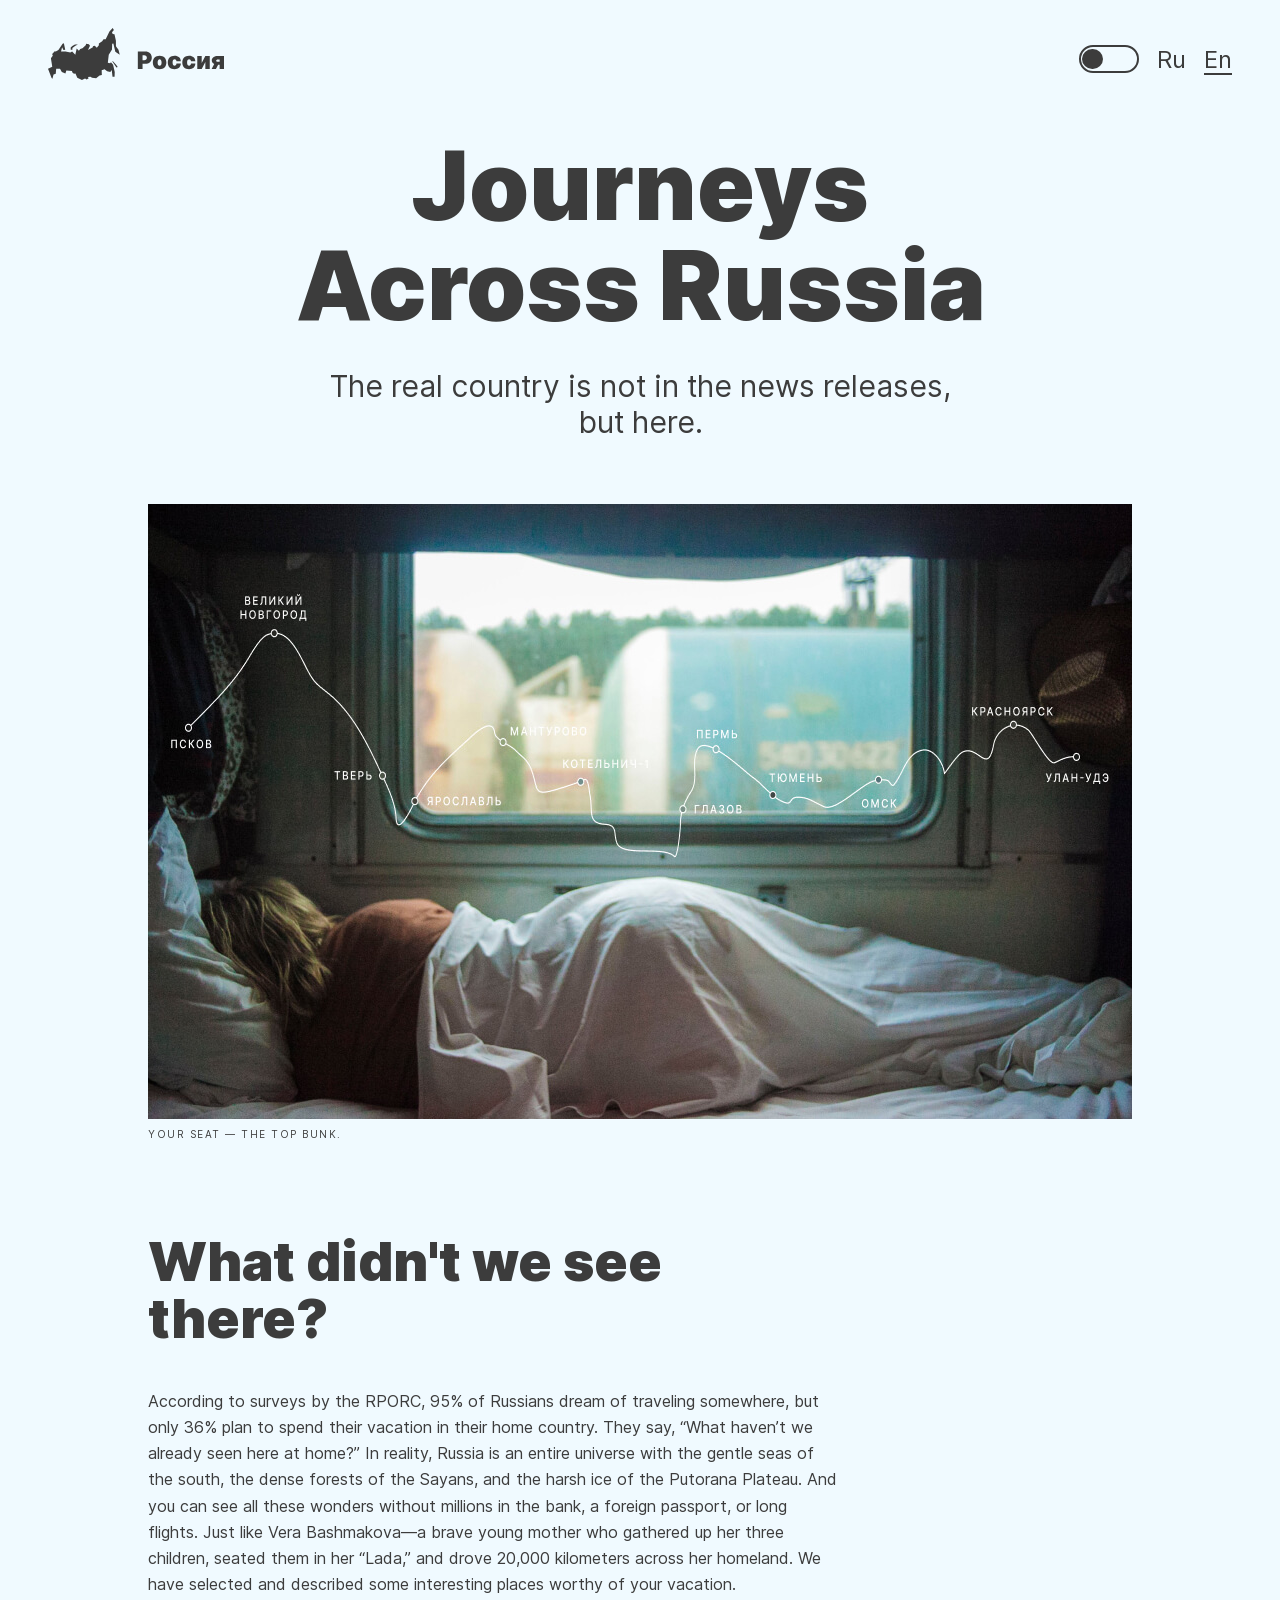
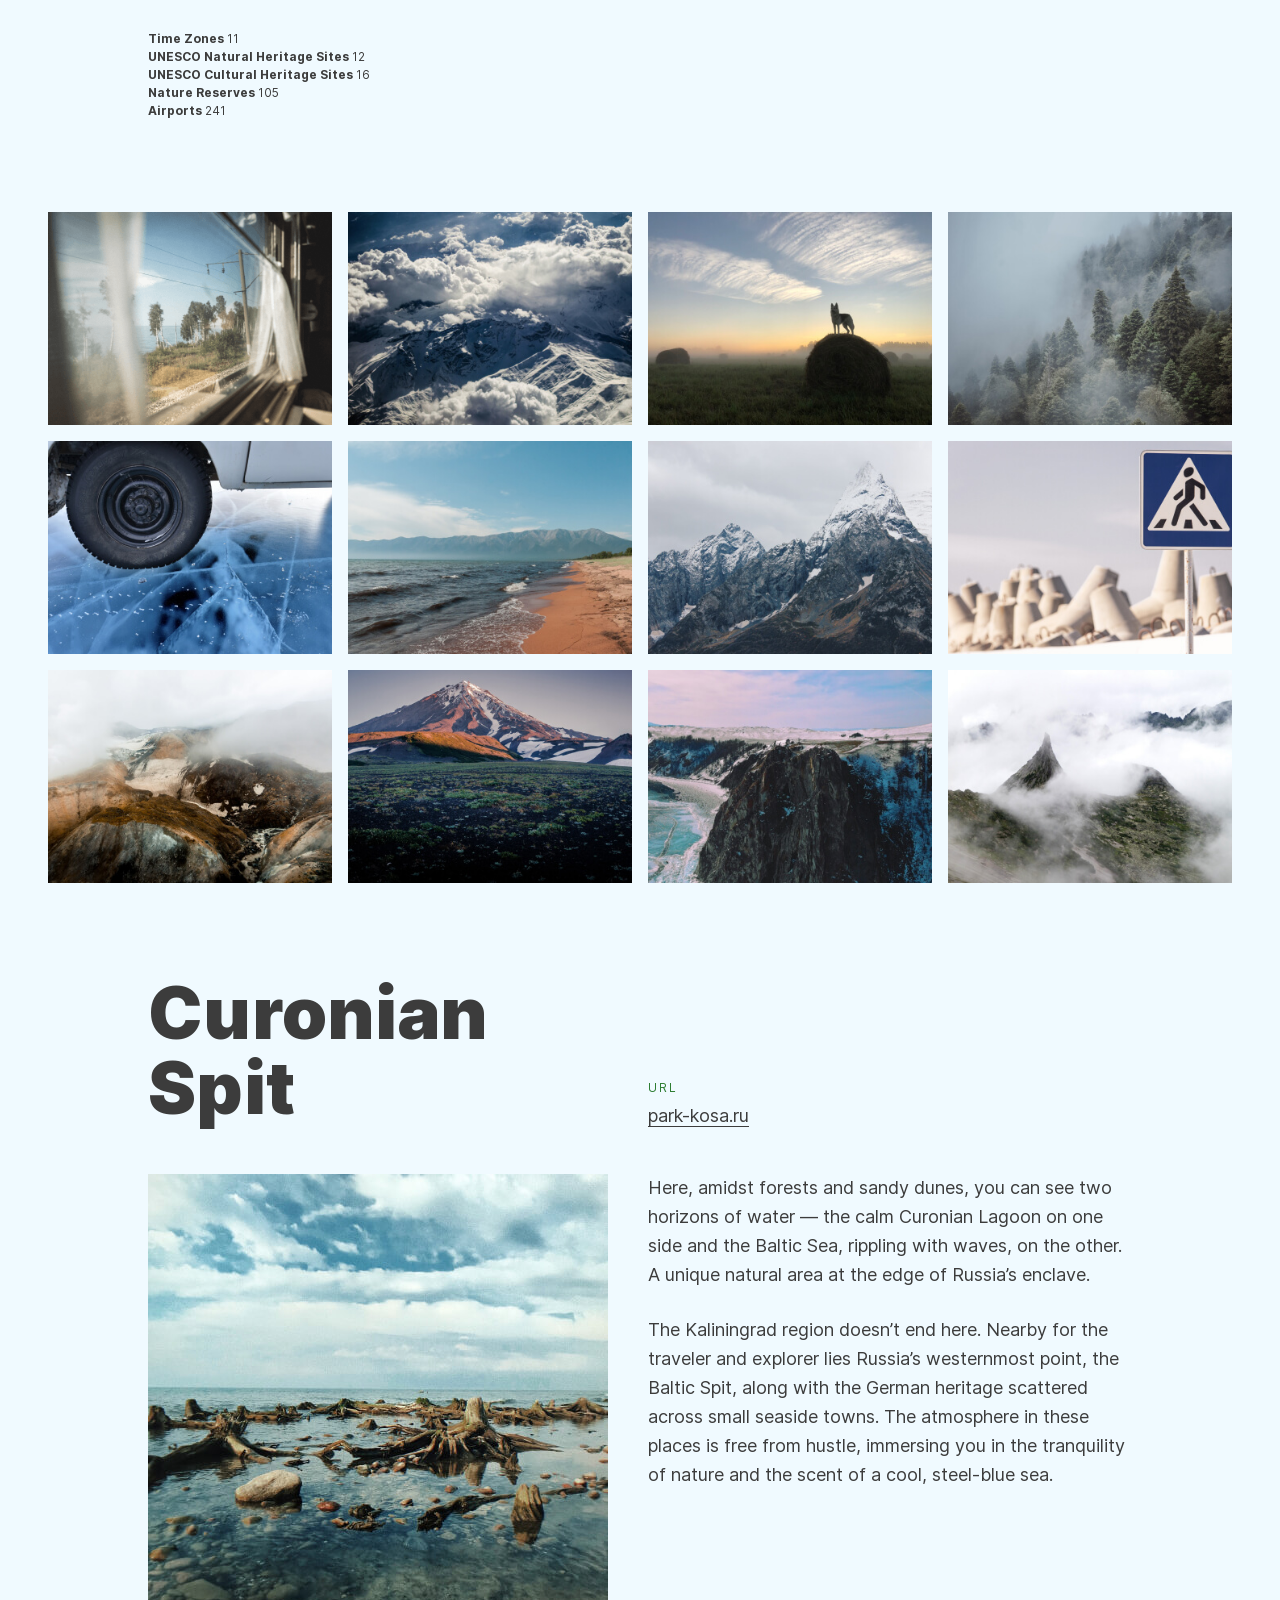
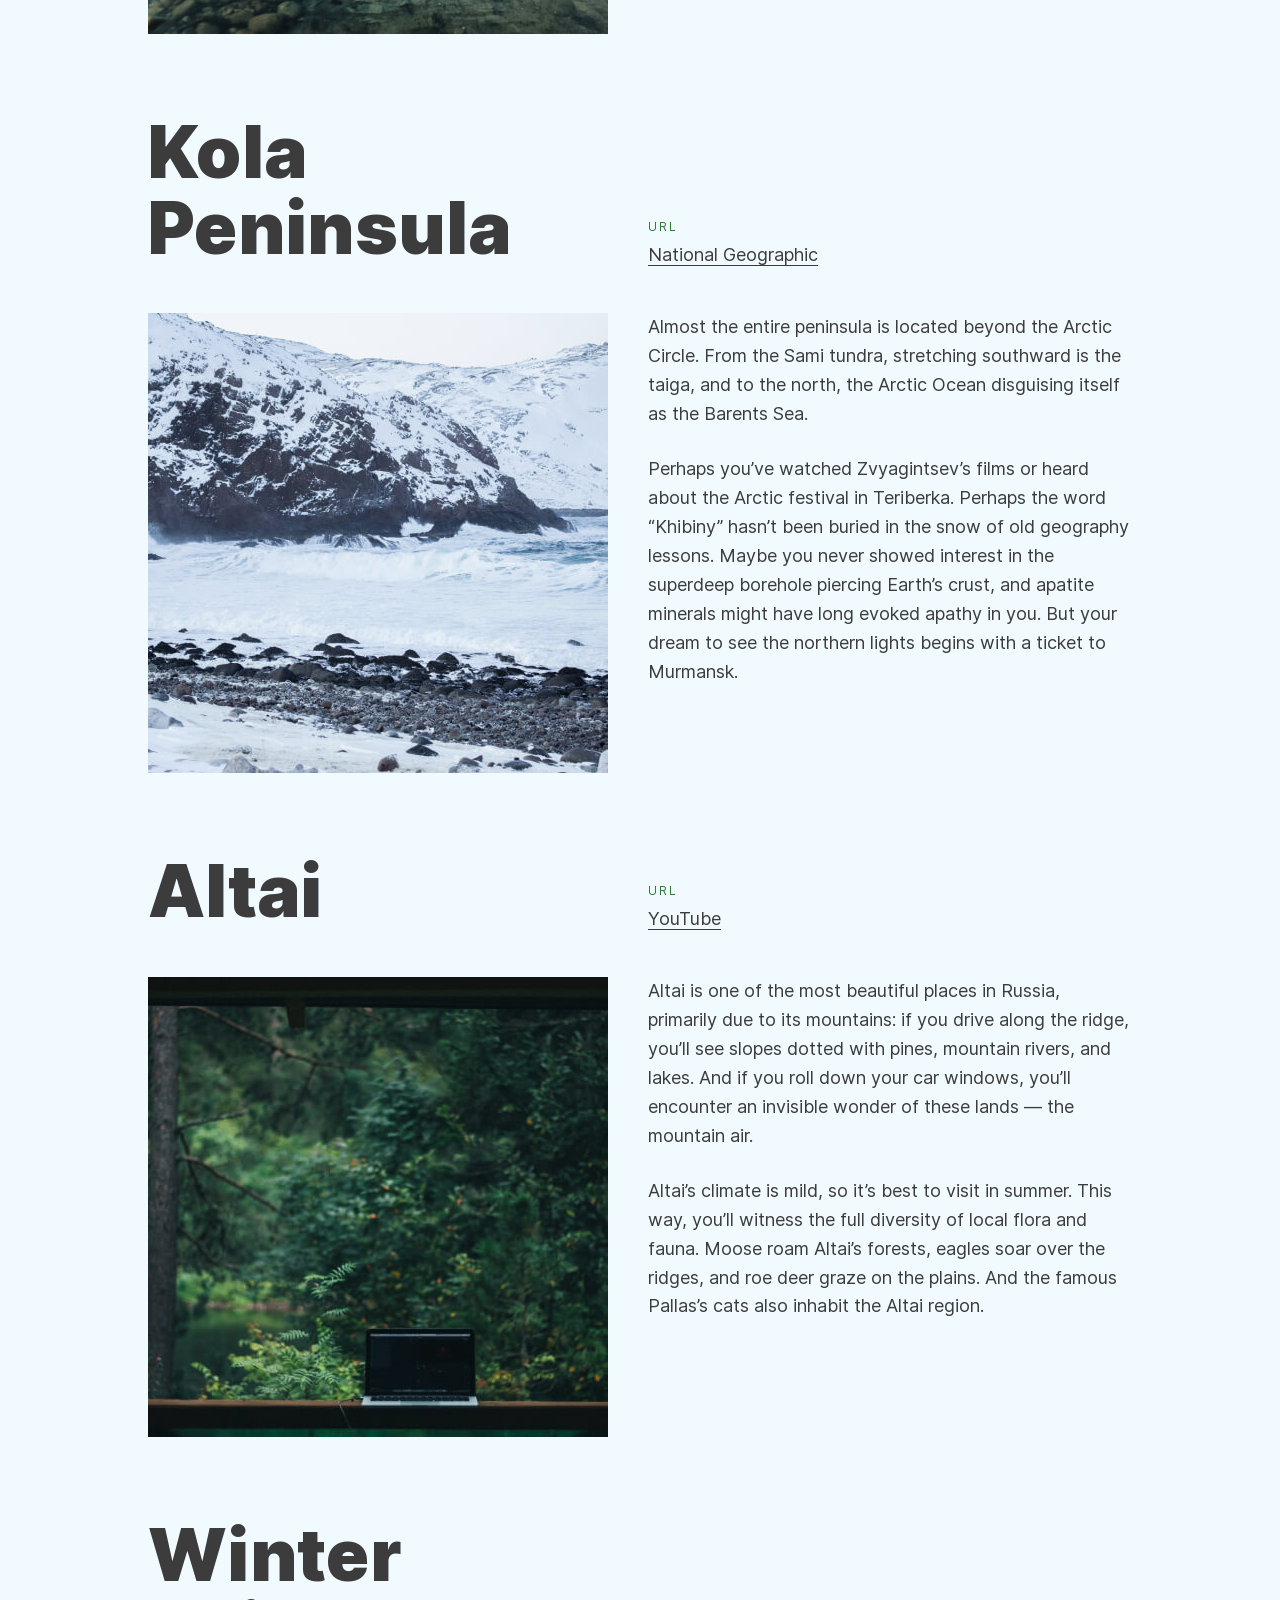
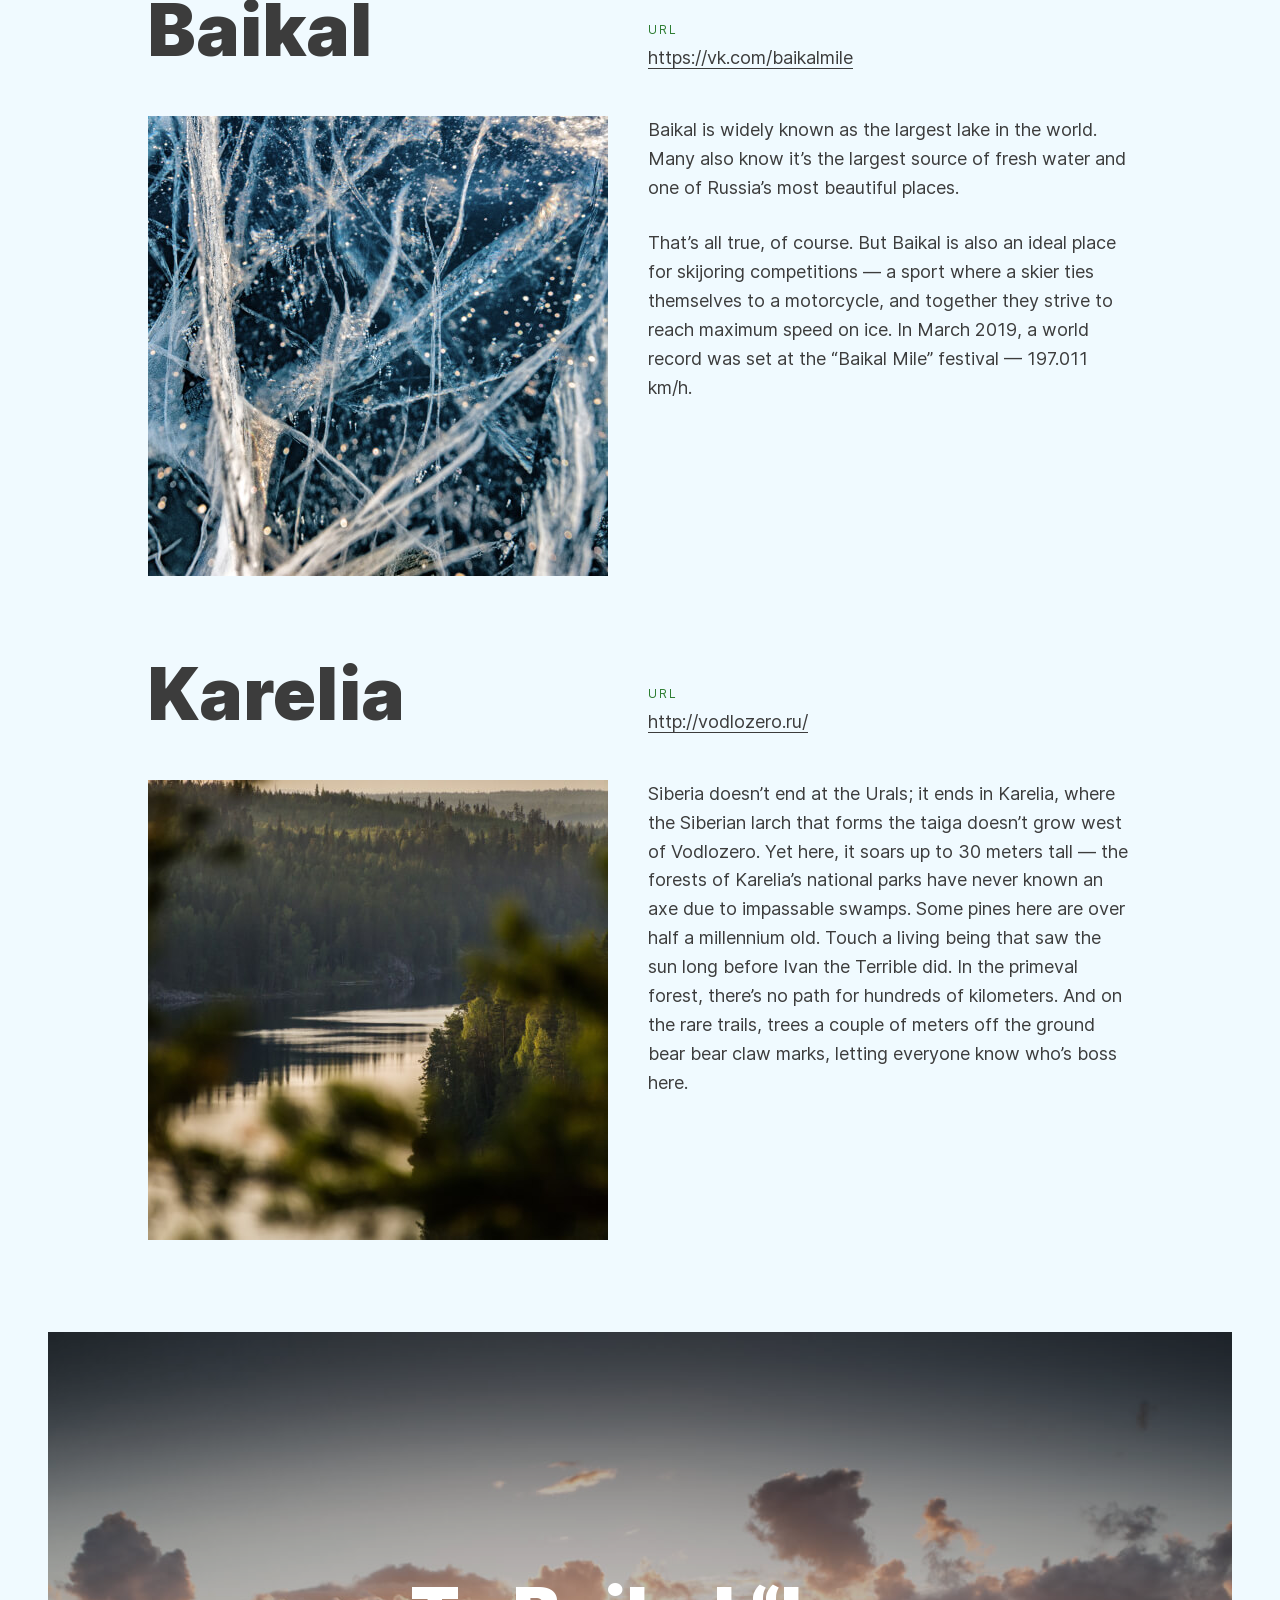
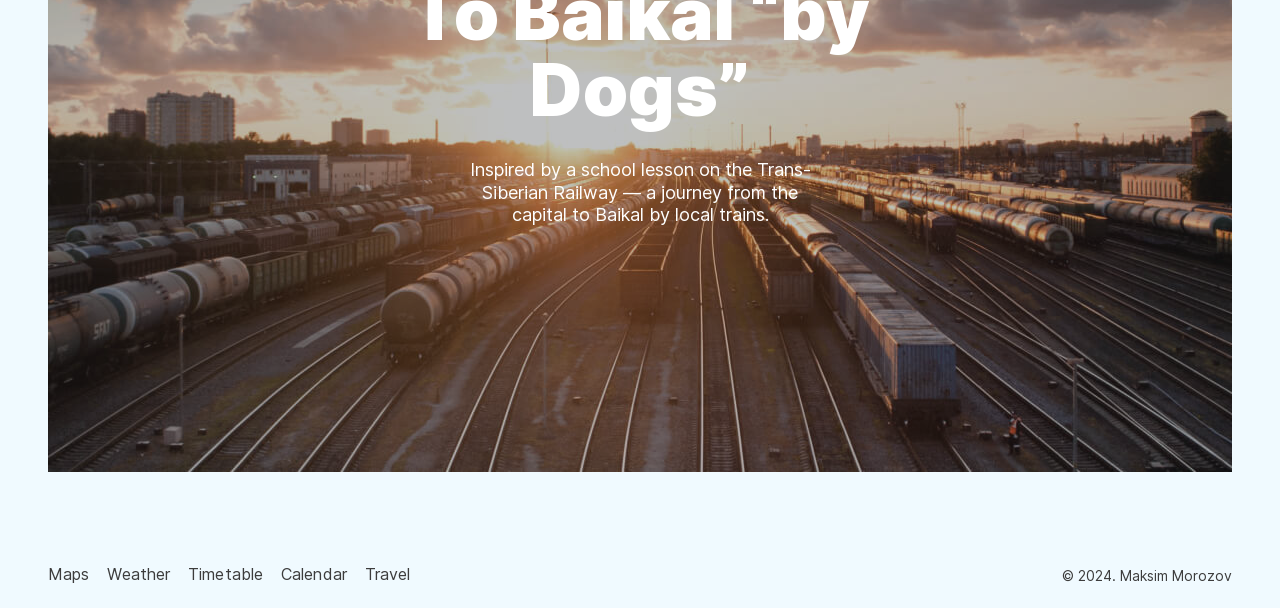
==== commit a0a72fcb: "final" ====
--- a/index-en.html
+++ b/index-en.html
@@ -10,7 +10,7 @@
   <title>Traveling Across Russia</title>
   <link rel="icon" type="image/svg+xml" href="./images/logo/logo-russia-favicon.svg">
   <link rel="stylesheet" href="./pages/styles.css">
-  <link rel="stylesheet" href="./fonts/fonts.css">
+  <link rel="stylesheet" href="./vendor/fonts/fonts.css">
 </head>
 
 <body>
--- a/vendor/fonts/fonts.css
+++ b/vendor/fonts/fonts.css
@@ -0,0 +1,25 @@
+@font-face {
+  font-family: 'Inter';
+  src: url(./inter/Inter-Regular.woff2) format('woff2'),
+       url(./inter/Inter-Regular.woff) format('woff'),
+       url(./inter/Inter-Regular.ttf) format('truetype');
+  font-weight: normal;
+}
+
+@font-face {
+  font-family: 'Inter';
+  src: url(./Inter/Inter-Bold.woff2) format('woff2'),
+       url(./inter/Inter-Bold.woff) format('woff'),
+       url(./inter/Inter-Bold.ttf) format('truetype');
+  font-weight: bold;
+}
+
+@font-face {
+  font-family: 'Inter';
+  src: url(./inter/Inter-Black.woff2) format('woff2'),
+       url(./inter/Inter-Black.woff) format('woff'),
+       url(./inter/Inter-Black.ttf) format('truetype');
+  font-weight: 900;
+}
+
+
